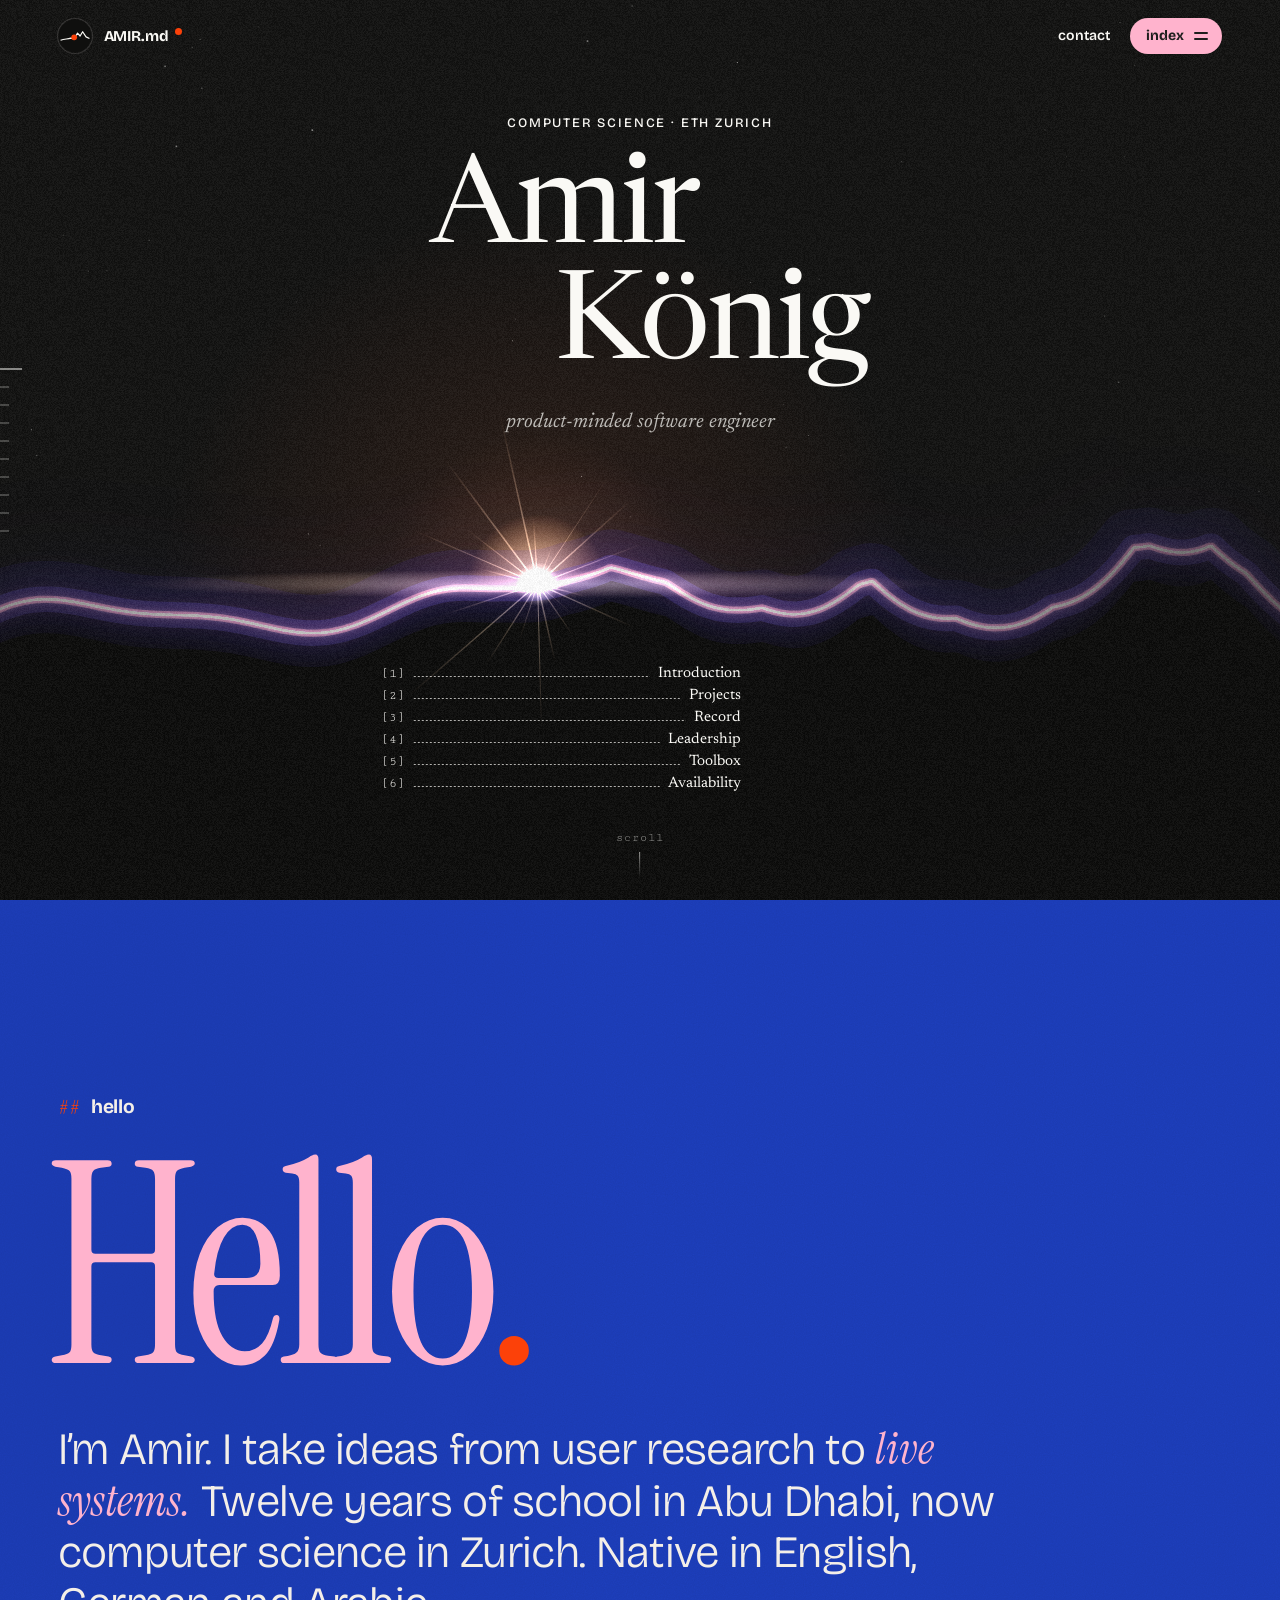
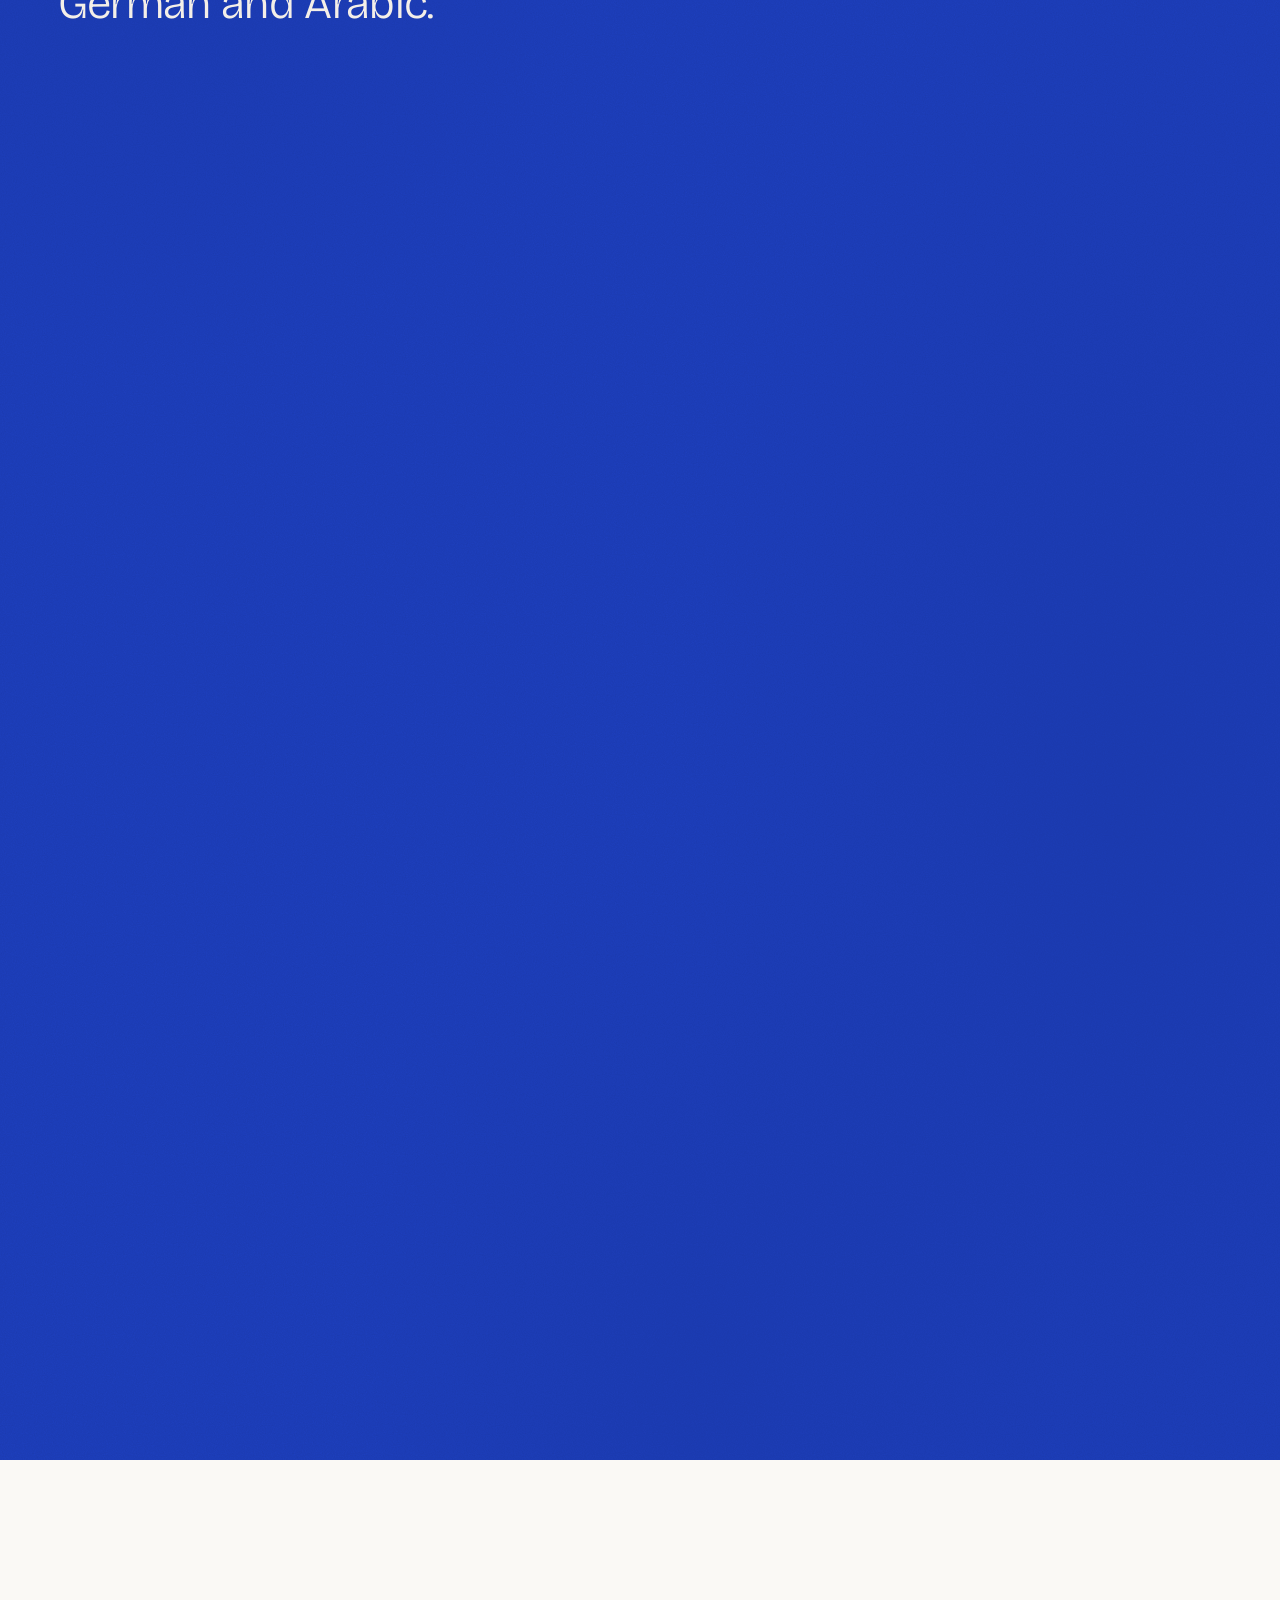
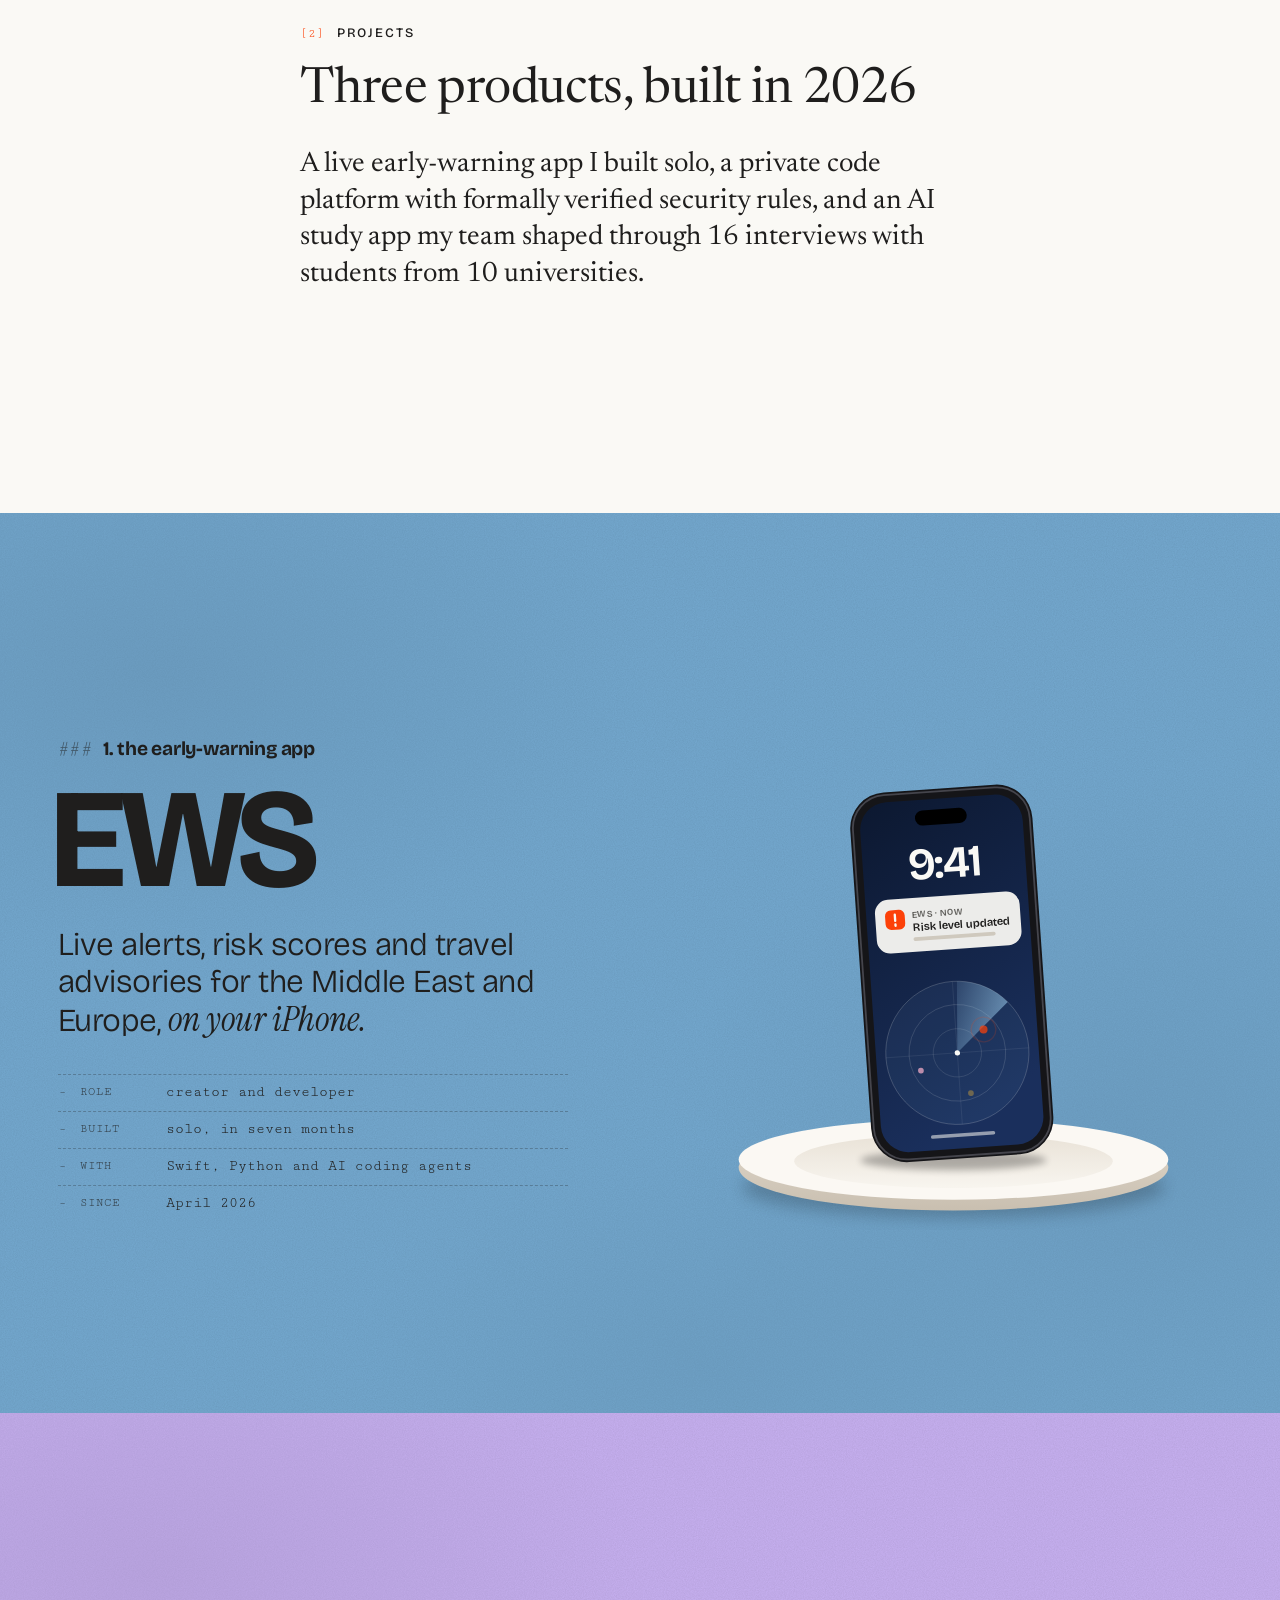
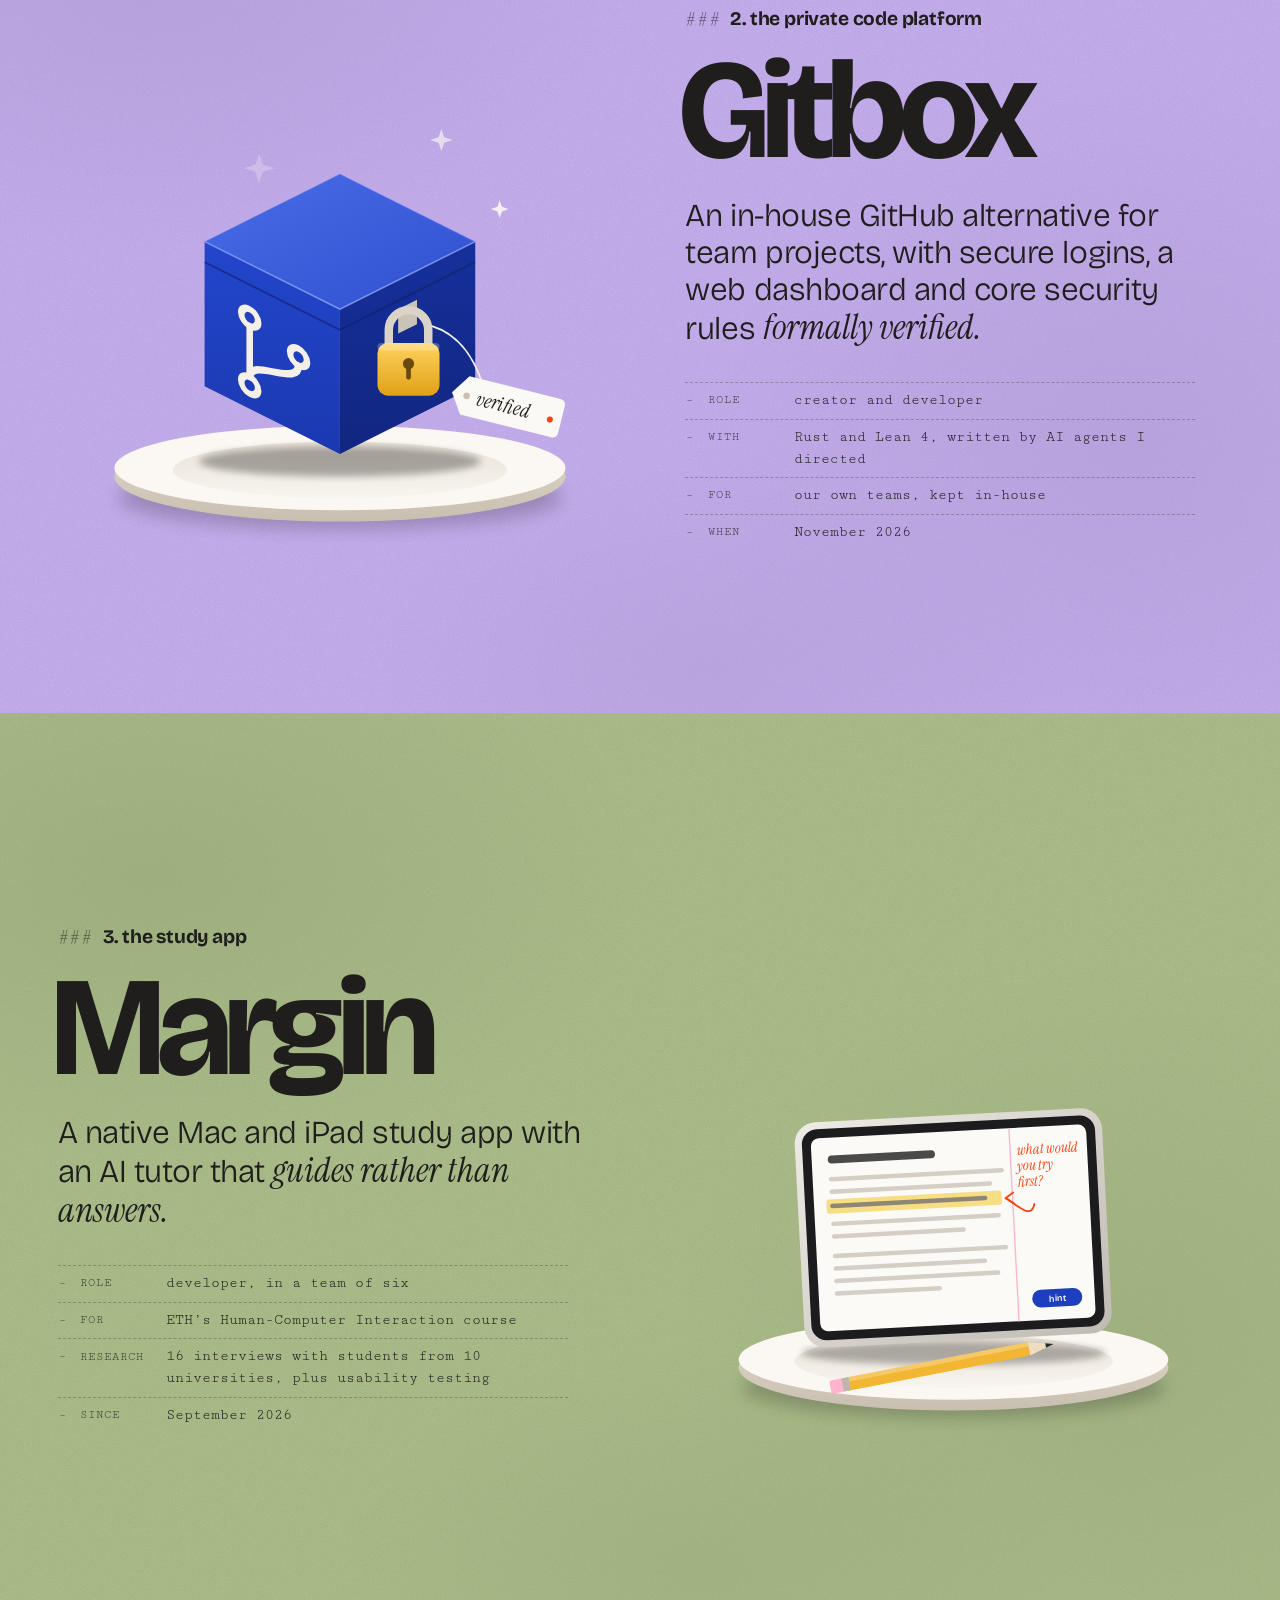
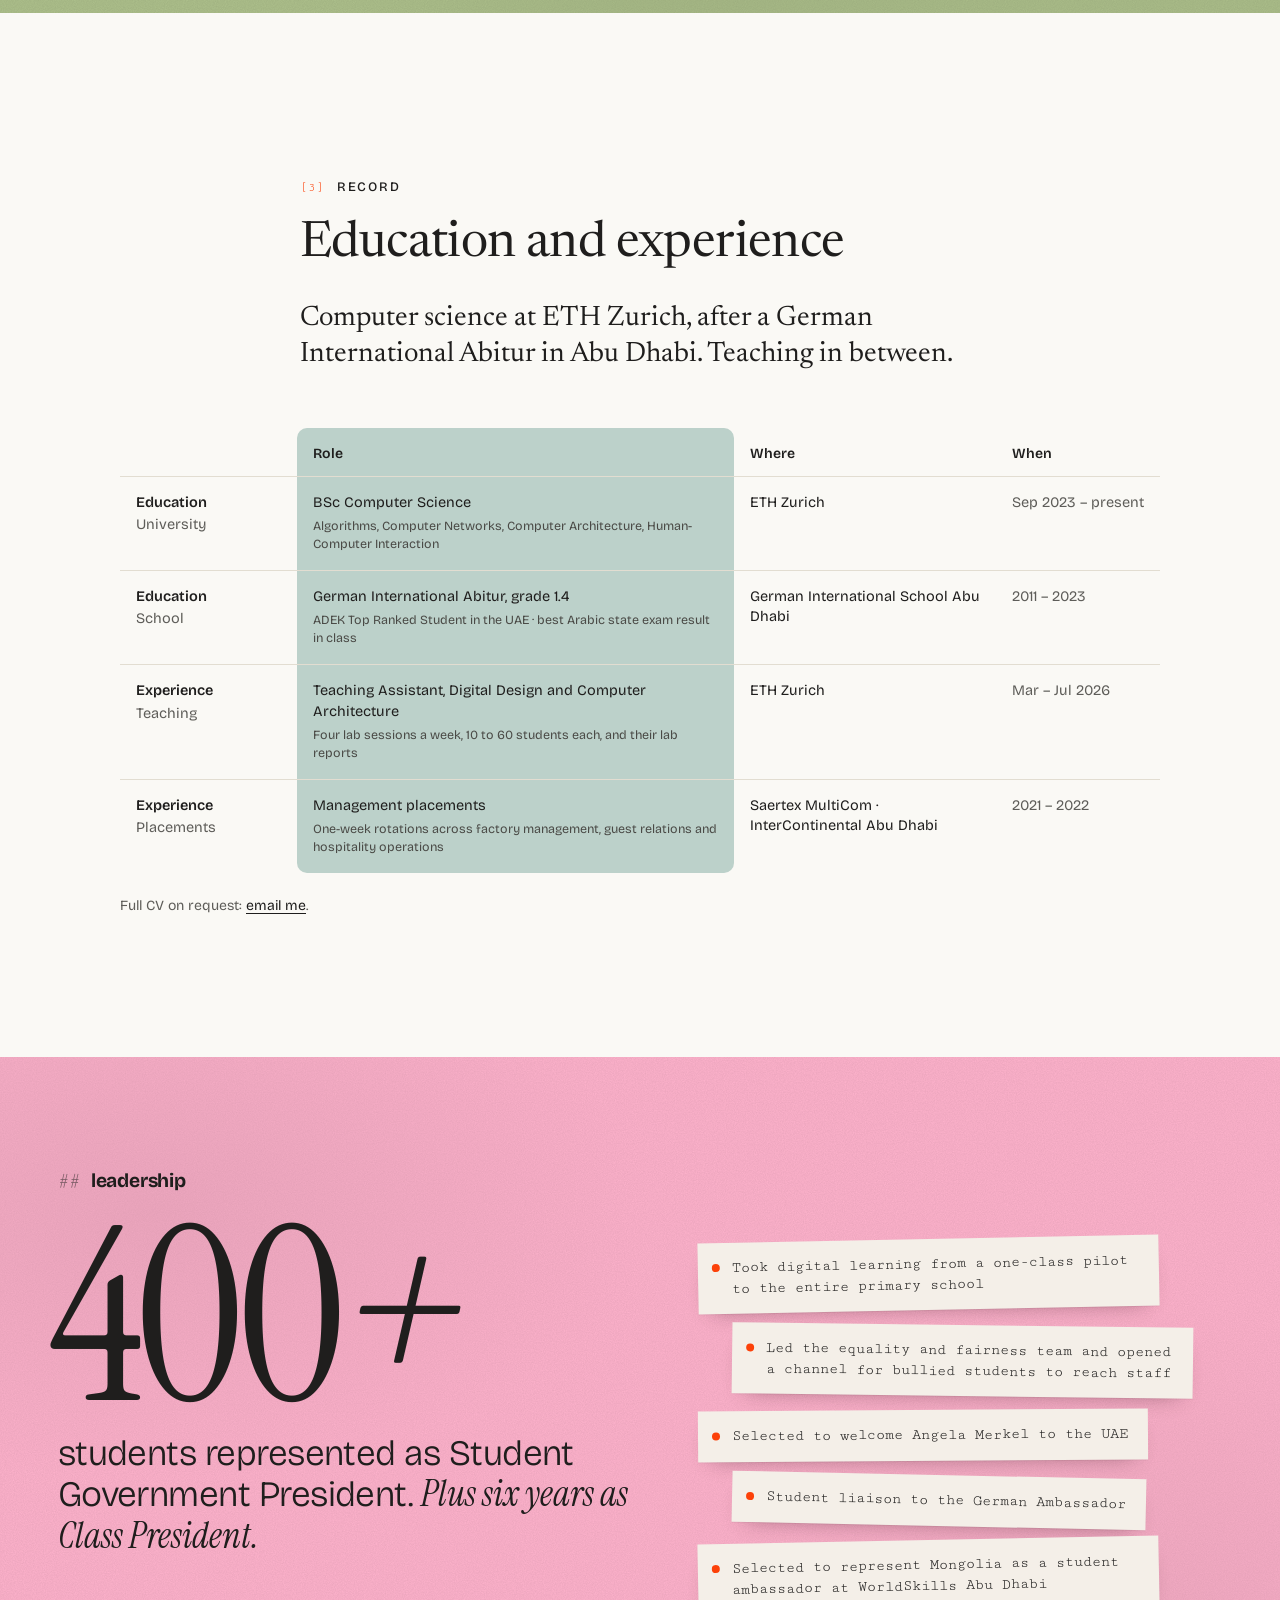
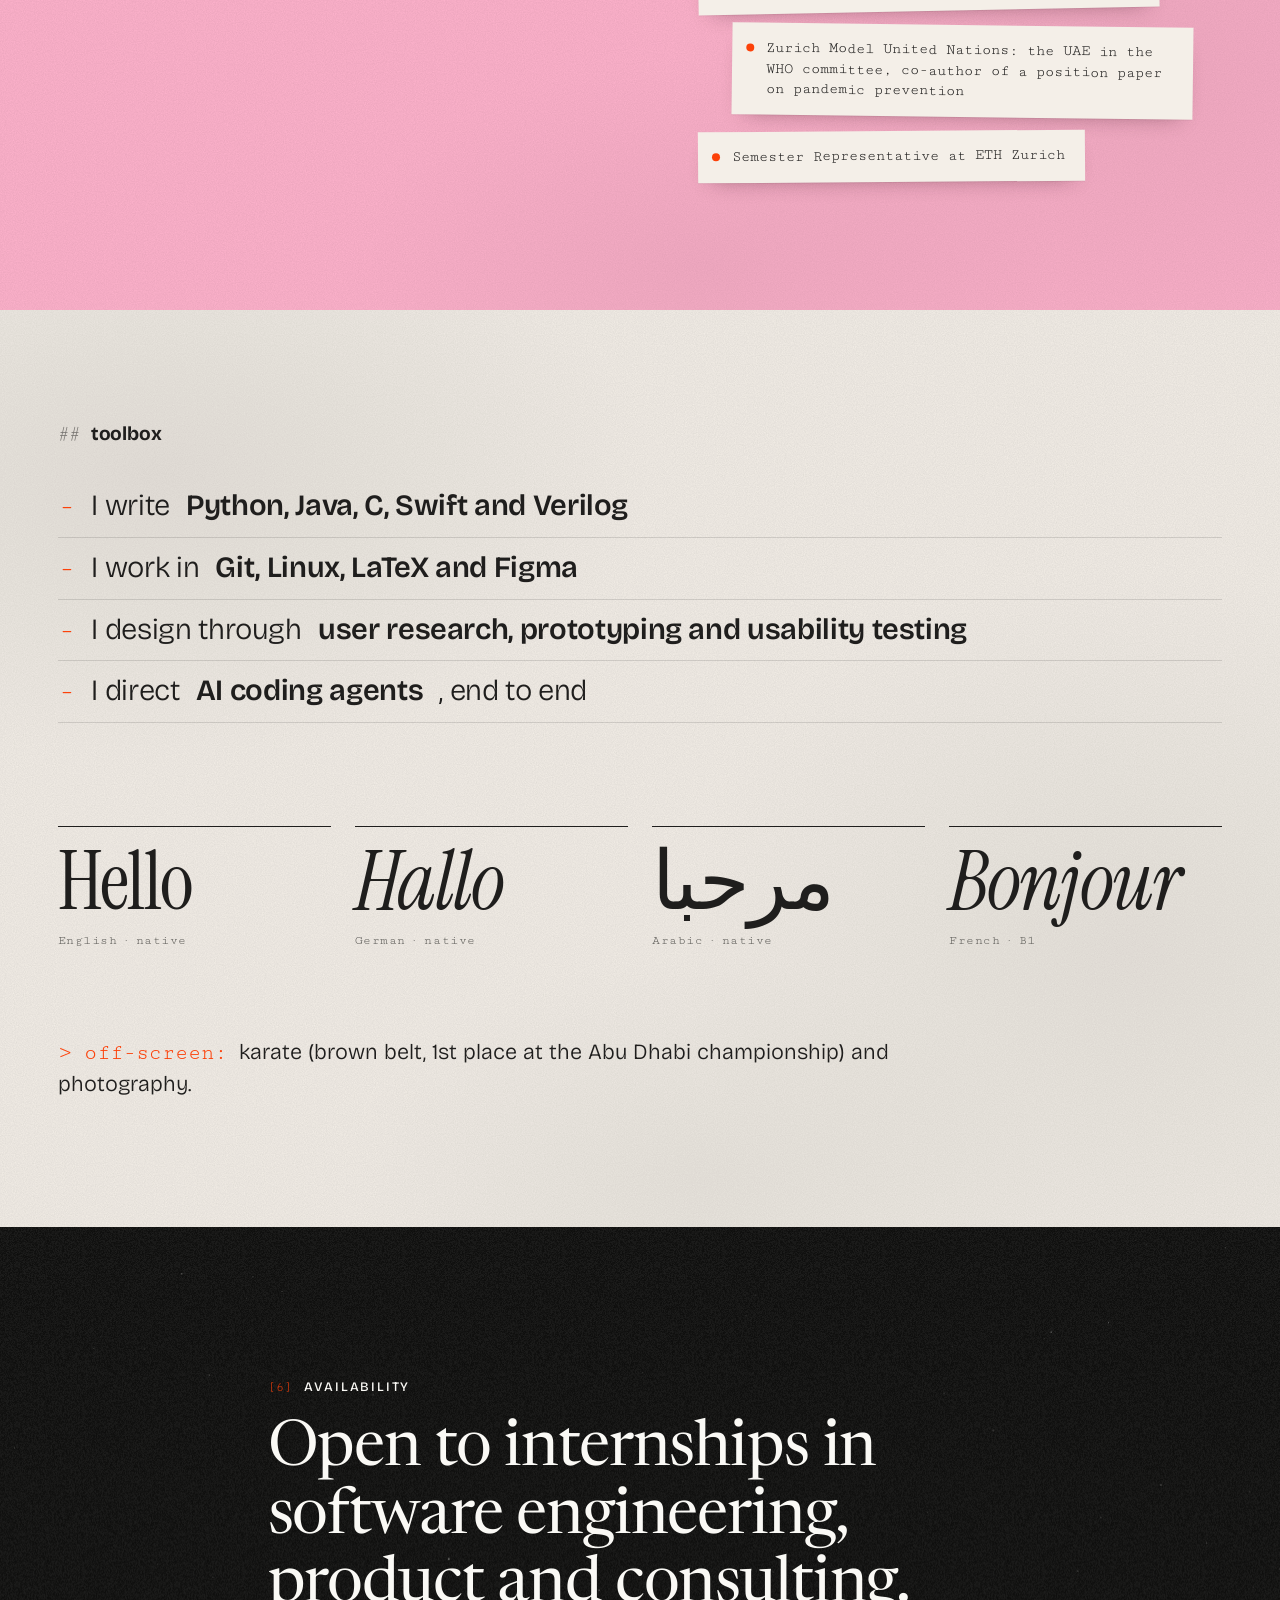
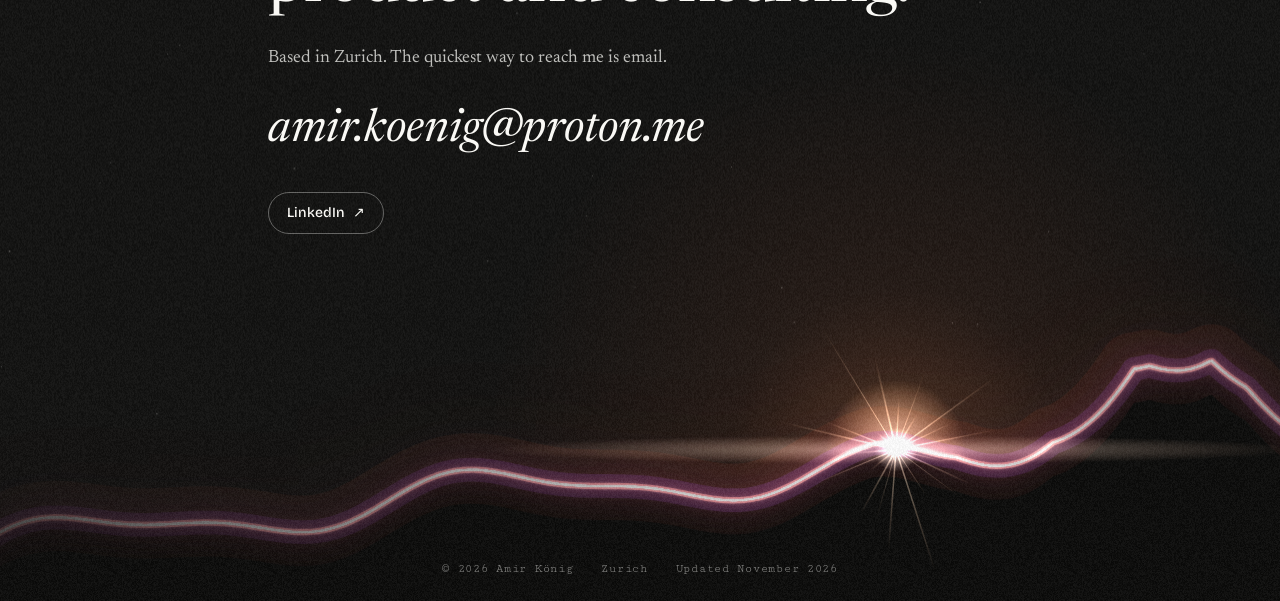
==== index.html @ 9c1ea1b6 "Personal site Single static page: night-sky hero with a canvas ridge (dunes to Alps), a markdown-fil" ====
<!doctype html>
<html lang="en">
<head>
  <meta charset="utf-8">
  <meta name="viewport" content="width=device-width, initial-scale=1, viewport-fit=cover">
  <title>Amir König</title>
  <meta name="description" content="Amir König, product-minded software engineer studying computer science at ETH Zurich. Builder of EWS, Gitbox and Margin.">
  <meta name="theme-color" content="#0f0f0e">
  <meta property="og:type" content="website">
  <meta property="og:title" content="Amir König">
  <meta property="og:description" content="Product-minded software engineer studying computer science at ETH Zurich.">
  <meta property="og:url" content="https://amirkoenig.github.io/">
  <link rel="canonical" href="https://amirkoenig.github.io/">
  <link rel="icon" href="assets/favicon.svg" type="image/svg+xml">
  <link rel="preconnect" href="https://fonts.googleapis.com">
  <link rel="preconnect" href="https://fonts.gstatic.com" crossorigin>
  <link rel="stylesheet" href="https://fonts.googleapis.com/css2?family=Bricolage+Grotesque:opsz,wght@12..96,300..800&family=Cutive+Mono&family=Instrument+Serif:ital@0;1&family=Newsreader:ital,opsz,wght@0,6..72,300..600;1,6..72,300..600&display=swap">
  <link rel="stylesheet" href="assets/site.css">
  <script type="application/ld+json">
  {
    "@context": "https://schema.org",
    "@type": "Person",
    "name": "Amir König",
    "url": "https://amirkoenig.github.io/",
    "jobTitle": "Software engineer",
    "affiliation": { "@type": "CollegeOrUniversity", "name": "ETH Zurich" },
    "knowsLanguage": ["en", "de", "ar", "fr"],
    "sameAs": ["https://www.linkedin.com/in/amir-konig"]
  }
  </script>
  <script>document.documentElement.classList.add('js')</script>
</head>
<body>
  <a class="skip" href="#hello">Skip to the text</a>

  <!-- Shared SVG pieces: gradients, filters and the three project objects -->
  <svg class="sprite" aria-hidden="true" focusable="false">
    <defs>
      <filter id="soft" x="-30%" y="-80%" width="160%" height="260%"><feGaussianBlur stdDeviation="9"/></filter>
      <filter id="softer" x="-30%" y="-80%" width="160%" height="260%"><feGaussianBlur stdDeviation="4"/></filter>
      <linearGradient id="plateWell" x1="0" y1="0" x2="0" y2="1"><stop offset="0" stop-color="#e9e2d7"/><stop offset="1" stop-color="#f8f5ef"/></linearGradient>
      <linearGradient id="plateSide" x1="0" y1="0" x2="0" y2="1"><stop offset="0" stop-color="#e2dacd"/><stop offset="1" stop-color="#c9bfb0"/></linearGradient>
      <linearGradient id="ewsScreen" x1="0" y1="0" x2="0.3" y2="1"><stop offset="0" stop-color="#0c1830"/><stop offset="1" stop-color="#1a2f5c"/></linearGradient>
      <linearGradient id="sweepGrad" x1="1" y1="1" x2="0.2" y2="0"><stop offset="0" stop-color="#9fd0f0" stop-opacity=".55"/><stop offset="1" stop-color="#9fd0f0" stop-opacity="0"/></linearGradient>
      <linearGradient id="gold" x1="0" y1="0" x2="0" y2="1"><stop offset="0" stop-color="#ffd25e"/><stop offset="1" stop-color="#e0a116"/></linearGradient>
      <linearGradient id="boxTop" x1="0" y1="0" x2="1" y2="1"><stop offset="0" stop-color="#4b6ce6"/><stop offset="1" stop-color="#2f50d0"/></linearGradient>
      <linearGradient id="boxLeft" x1="0" y1="0" x2="0" y2="1"><stop offset="0" stop-color="#2346cc"/><stop offset="1" stop-color="#1a38b0"/></linearGradient>
      <linearGradient id="boxRight" x1="0" y1="0" x2="0" y2="1"><stop offset="0" stop-color="#16309c"/><stop offset="1" stop-color="#112680"/></linearGradient>
      <linearGradient id="padFrame" x1="0" y1="0" x2="1" y2="1"><stop offset="0" stop-color="#eeebe6"/><stop offset="1" stop-color="#bfbab2"/></linearGradient>

      <g id="plate">
        <ellipse cx="300" cy="512" rx="236" ry="34" fill="#000" opacity=".2" filter="url(#soft)"/>
        <ellipse cx="300" cy="490" rx="240" ry="48" fill="url(#plateSide)"/>
        <ellipse cx="300" cy="481" rx="240" ry="45" fill="#fbf8f3"/>
        <ellipse cx="300" cy="483" rx="178" ry="30" fill="url(#plateWell)"/>
      </g>

      <!-- EWS: a phone on a plate, lock screen with an alert and a live radar -->
      <symbol id="art-ews" viewBox="0 0 600 560">
        <use href="#plate"/>
        <ellipse cx="300" cy="482" rx="104" ry="11" fill="#000" opacity=".28" filter="url(#softer)"/>
        <g transform="rotate(-4 300 300)">
          <rect x="198" y="66" width="204" height="414" rx="40" fill="#151518"/>
          <rect x="201" y="69" width="198" height="408" rx="37" fill="none" stroke="#45454c" stroke-width="2"/>
          <rect x="209" y="77" width="182" height="392" rx="31" fill="url(#ewsScreen)"/>
          <rect x="271" y="89" width="58" height="17" rx="8.5" fill="#000"/>
          <text x="300" y="166" text-anchor="middle" fill="#faf9f5" font-family="Bricolage Grotesque, sans-serif" font-size="50" font-weight="600" letter-spacing="-1.5">9:41</text>
          <g transform="translate(219 186)">
            <rect width="162" height="60" rx="15" fill="#faf9f5" fill-opacity=".94"/>
            <rect x="11" y="12" width="22" height="22" rx="6.5" fill="#fc4109"/>
            <path d="M22 17 v7 M22 28 v1.5" stroke="#faf9f5" stroke-width="2.6" stroke-linecap="round"/>
            <text x="41" y="22" fill="#5e5d59" font-family="Bricolage Grotesque, sans-serif" font-size="10" font-weight="600" letter-spacing=".4">EWS · NOW</text>
            <text x="41" y="37" fill="#1f1e1d" font-family="Bricolage Grotesque, sans-serif" font-size="12.5" font-weight="600">Risk level updated</text>
            <rect x="41" y="44" width="92" height="4" rx="2" fill="#cfc9be"/>
          </g>
          <g transform="translate(300 362)">
            <circle r="80" fill="#6ea6cf" fill-opacity=".07" stroke="#faf9f5" stroke-opacity=".2"/>
            <circle r="54" fill="none" stroke="#faf9f5" stroke-opacity=".14"/>
            <circle r="27" fill="none" stroke="#faf9f5" stroke-opacity=".12"/>
            <path d="M-80 0H80M0 -80V80" stroke="#faf9f5" stroke-opacity=".08"/>
            <g>
              <path d="M0 0 L80 0 A80 80 0 0 0 56.6 -56.6 Z" fill="url(#sweepGrad)"/>
              <animateTransform attributeName="transform" type="rotate" from="0" to="360" dur="4.5s" repeatCount="indefinite"/>
            </g>
            <circle cx="31" cy="-24" r="4.5" fill="#fc4109"><animate attributeName="opacity" values="1;.25;1" dur="2.2s" repeatCount="indefinite"/></circle>
            <circle cx="31" cy="-24" r="4.5" fill="none" stroke="#fc4109" stroke-width="1.5"><animate attributeName="r" values="4.5;16" dur="2.2s" repeatCount="indefinite"/><animate attributeName="opacity" values=".9;0" dur="2.2s" repeatCount="indefinite"/></circle>
            <circle cx="-42" cy="17" r="3.2" fill="#ffb3cd"><animate attributeName="opacity" values=".3;1;.3" dur="3.1s" repeatCount="indefinite"/></circle>
            <circle cx="12" cy="46" r="3.2" fill="#f2b632"><animate attributeName="opacity" values="1;.35;1" dur="2.7s" repeatCount="indefinite"/></circle>
            <circle r="3" fill="#faf9f5"/>
          </g>
          <rect x="264" y="452" width="72" height="4" rx="2" fill="#faf9f5" fill-opacity=".55"/>
        </g>
      </symbol>

      <!-- Gitbox: a blue box with a padlock and a "verified" tag -->
      <symbol id="art-gitbox" viewBox="0 0 600 560">
        <use href="#plate"/>
        <ellipse cx="300" cy="474" rx="150" ry="16" fill="#000" opacity=".3" filter="url(#softer)"/>
        <path d="M300 168 L444 240 L300 312 L156 240 Z" fill="url(#boxTop)"/>
        <path d="M156 240 L300 312 L300 466 L156 394 Z" fill="url(#boxLeft)"/>
        <path d="M300 312 L444 240 L444 394 L300 466 Z" fill="url(#boxRight)"/>
        <path d="M156 262 L300 334 L444 262" fill="none" stroke="#0d1f66" stroke-opacity=".55" stroke-width="2"/>
        <path d="M156 240 L300 312 L444 240" fill="none" stroke="#7d95f0" stroke-opacity=".7" stroke-width="1.5"/>
        <path d="M300 168 L444 240 L300 312 L156 240 Z" fill="none" stroke="#9fb2ff" stroke-opacity=".35" stroke-width="1.5"/>
        <!-- branch glyph painted on the left face -->
        <g transform="matrix(1 .5 0 1 190 300)" fill="none" stroke="#f4efe8" stroke-width="7" stroke-linecap="round">
          <circle cx="14" cy="14" r="9"/>
          <circle cx="14" cy="86" r="9"/>
          <circle cx="66" cy="30" r="9"/>
          <path d="M14 23 V77"/>
          <path d="M66 39 C66 62 14 56 14 77"/>
        </g>
        <!-- hasp and padlock on the right face -->
        <path d="M362 312 l20 -10 v26 l-20 10 Z" fill="#c9c3b8"/>
        <path d="M352 352 V334 a21 21 0 0 1 42 0 V352" fill="none" stroke="#d9d3c8" stroke-width="9" stroke-linecap="round"/>
        <rect x="340" y="348" width="66" height="56" rx="11" fill="url(#gold)"/>
        <rect x="340" y="348" width="66" height="8" rx="4" fill="#fff" fill-opacity=".25"/>
        <circle cx="373" cy="370" r="6" fill="#6b4b0c"/>
        <rect x="370.5" y="371" width="5" height="16" rx="2.5" fill="#6b4b0c"/>
        <!-- tag on a string -->
        <path d="M398 330 C430 340 444 368 452 392" fill="none" stroke="#f4efe8" stroke-width="2"/>
        <g transform="rotate(14 470 412)">
          <path d="M432 392 h100 a6 6 0 0 1 6 6 v30 a6 6 0 0 1 -6 6 h-100 l-14 -21 Z" fill="#faf9f5"/>
          <circle cx="434" cy="413" r="3.5" fill="#c9bfb0"/>
          <text x="445" y="420" fill="#1f1e1d" font-family="Instrument Serif, Georgia, serif" font-style="italic" font-size="21">verified</text>
          <circle cx="526" cy="416" r="3.2" fill="#fc4109"/>
        </g>
        <!-- sparkles -->
        <g fill="#faf9f5">
          <path d="M214 146 l4 12 l12 4 l-12 4 l-4 12 l-4 -12 l-12 -4 l12 -4 Z"><animate attributeName="opacity" values="1;.2;1" dur="2.6s" repeatCount="indefinite"/></path>
          <path d="M408 120 l3 9 l9 3 l-9 3 l-3 9 l-3 -9 l-9 -3 l9 -3 Z"><animate attributeName="opacity" values=".3;1;.3" dur="3.2s" repeatCount="indefinite"/></path>
          <path d="M470 196 l2.5 7 l7 2.5 l-7 2.5 l-2.5 7 l-2.5 -7 l-7 -2.5 l7 -2.5 Z"><animate attributeName="opacity" values="1;.4;1" dur="2.1s" repeatCount="indefinite"/></path>
        </g>
      </symbol>

      <!-- Margin: a tablet with a margin note and a pencil -->
      <symbol id="art-margin" viewBox="0 0 600 560">
        <use href="#plate"/>
        <ellipse cx="300" cy="474" rx="170" ry="13" fill="#000" opacity=".28" filter="url(#softer)"/>
        <g transform="rotate(-3 300 340)">
          <path d="M250 455 L300 300 L350 455 Z" fill="#9d978e"/>
          <rect x="128" y="208" width="344" height="252" rx="24" fill="url(#padFrame)"/>
          <rect x="136" y="216" width="328" height="236" rx="17" fill="#1c1c1e"/>
          <rect x="146" y="226" width="308" height="216" rx="9" fill="#fbfaf7"/>
          <!-- page text -->
          <g fill="#d4cec4">
            <rect x="164" y="246" width="120" height="9" rx="4.5" fill="#1f1e1d" fill-opacity=".8"/>
            <rect x="164" y="270" width="196" height="5" rx="2.5"/>
            <rect x="164" y="284" width="182" height="5" rx="2.5"/>
            <rect x="160" y="295" width="196" height="16" rx="3" fill="#f6d55c" fill-opacity=".75"/>
            <rect x="164" y="300" width="176" height="5" rx="2.5" fill="#8e8778"/>
            <rect x="164" y="320" width="190" height="5" rx="2.5"/>
            <rect x="164" y="334" width="150" height="5" rx="2.5"/>
            <rect x="164" y="356" width="196" height="5" rx="2.5"/>
            <rect x="164" y="370" width="172" height="5" rx="2.5"/>
            <rect x="164" y="384" width="186" height="5" rx="2.5"/>
            <rect x="164" y="398" width="120" height="5" rx="2.5"/>
          </g>
          <path d="M368 226 V442" stroke="#ffb3cd" stroke-width="1.5"/>
          <!-- the tutor's note in the margin -->
          <text fill="#fc4109" font-family="Instrument Serif, Georgia, serif" font-style="italic" font-size="16">
            <tspan x="375" y="256">what would</tspan>
            <tspan x="375" y="274">you try</tspan>
            <tspan x="375" y="292">first?</tspan>
          </text>
          <path d="M392 312 C388 330 372 312 361 304" fill="none" stroke="#fc4109" stroke-width="2" stroke-linecap="round"/>
          <path d="M369 298 L360 304 L369 310" fill="none" stroke="#fc4109" stroke-width="2" stroke-linecap="round" stroke-linejoin="round"/>
          <rect x="384" y="408" width="56" height="20" rx="10" fill="#1d3fbf"/>
          <text x="412" y="422" text-anchor="middle" fill="#faf9f5" font-family="Bricolage Grotesque, sans-serif" font-size="10" font-weight="600">hint</text>
        </g>
        <!-- pencil resting on the plate -->
        <g transform="rotate(-11 300 486)">
          <rect x="176" y="478" width="210" height="15" rx="2" fill="#f2b632"/>
          <rect x="176" y="478" width="210" height="5" fill="#fff" fill-opacity=".25"/>
          <rect x="160" y="478" width="18" height="15" rx="3" fill="#ffb3cd"/>
          <rect x="174" y="478" width="8" height="15" fill="#bdb6aa"/>
          <path d="M386 478 L414 485.5 L386 493 Z" fill="#f1dcc0"/>
          <path d="M405 483 L414 485.5 L405 488 Z" fill="#2a2a2a"/>
        </g>
      </symbol>

      <!-- Small sun-over-ridge badge, also the favicon -->
      <symbol id="badge" viewBox="0 0 40 40">
        <circle cx="20" cy="20" r="19" fill="#0f0f0e"/>
        <path d="M3 25 C8 23 11 24 15 22.5 L19 23 L23 16.5 L26 20 L29 15 L33 21 L37 23" fill="none" stroke="#faf9f5" stroke-width="1.4" stroke-linejoin="round"/>
        <circle cx="19" cy="21.5" r="3.4" fill="#fc4109"/>
      </symbol>
    </defs>
  </svg>

  <header class="hud" data-tone="light">
    <a class="brand" href="#top" aria-label="Amir König, back to top">
      <svg class="badge" viewBox="0 0 40 40" aria-hidden="true"><use href="#badge"/></svg>
      <span class="brand-name">AMIR.md</span><span class="brand-dot" aria-hidden="true"></span>
    </a>
    <span class="hud-file" aria-hidden="true"><span class="hud-hash"></span><span class="hud-label"></span></span>
    <nav class="hud-right" aria-label="Quick links">
      <a class="hud-link" href="#contact">contact</a>
      <button class="pill" type="button" aria-expanded="false" aria-controls="index">index <span class="burger" aria-hidden="true"></span></button>
    </nav>
  </header>

  <nav class="rail" aria-label="Sections"></nav>
  <div class="cursor" aria-hidden="true"></div>

  <main>
    <!-- [0] Hero -->
    <section class="hero" id="top" data-tone="light" data-label="" data-name="top">
      <canvas class="sky" data-base=".67" data-sun=".42" aria-hidden="true"></canvas>
      <div class="hero-head">
        <p class="eyebrow">Computer Science · ETH Zurich</p>
        <h1 class="hero-title"><span class="l1">Amir</span> <span class="l2">König</span></h1>
        <p class="hero-sub">product-minded software engineer</p>
      </div>
      <nav class="toc" aria-label="Contents">
        <ol>
          <li><a href="#hello"><span class="num">[1]</span><span class="lead"></span><span class="lbl">Introduction</span></a></li>
          <li><a href="#projects"><span class="num">[2]</span><span class="lead"></span><span class="lbl">Projects</span></a></li>
          <li><a href="#record"><span class="num">[3]</span><span class="lead"></span><span class="lbl">Record</span></a></li>
          <li><a href="#leadership"><span class="num">[4]</span><span class="lead"></span><span class="lbl">Leadership</span></a></li>
          <li><a href="#toolbox"><span class="num">[5]</span><span class="lead"></span><span class="lbl">Toolbox</span></a></li>
          <li><a href="#contact"><span class="num">[6]</span><span class="lead"></span><span class="lbl">Availability</span></a></li>
        </ol>
      </nav>
      <p class="scroll-hint" aria-hidden="true">scroll</p>
    </section>

    <!-- [1] Hello -->
    <section class="pin field field-klein" id="hello" data-tone="light" data-label="hello" data-name="Introduction" data-hash="##">
      <div class="pin-stage">
        <p class="md-h"><span class="hash">##</span> hello</p>
        <h2 class="hello-big">Hello<span class="dot">.</span></h2>
        <p class="hello-copy" data-words>I’m Amir. I take ideas from user research to <em>live systems.</em> Twelve years of school in Abu Dhabi, now computer science in Zurich. Native in English, German and Arabic.</p>
      </div>
    </section>

    <!-- [2] Projects -->
    <section class="reading" id="projects" data-tone="dark" data-label="projects" data-name="Projects" data-hash="##">
      <div class="col">
        <p class="eyebrow-n rv"><span class="num">[2]</span> Projects</p>
        <h2 class="rv">Three products, built in 2026</h2>
        <p class="lede rv">A live early-warning app I built solo, a private code platform with formally verified security rules, and an AI study app my team shaped through 16 interviews with students from 10 universities.</p>
        <p class="rv">Each one starts with what people actually need and ends in working software. I build with AI coding agents and say so plainly: it lets one person ship what used to take a team.</p>
      </div>
    </section>

    <section class="field project" id="ews" style="--bg: var(--sky)" data-tone="dark" data-label="1. EWS" data-name="EWS" data-hash="###">
      <div class="project-inner">
        <div class="project-text">
          <p class="md-h rv"><span class="hash">###</span> 1. the early-warning app</p>
          <h3 class="project-name rv">EWS</h3>
          <p class="project-line rv">Live alerts, risk scores and travel advisories for the Middle East and Europe, <em>on your iPhone.</em></p>
          <ul class="md-list rv">
            <li><b>role</b> creator and developer</li>
            <li><b>built</b> solo, in seven months</li>
            <li><b>with</b> Swift, Python and AI coding agents</li>
            <li><b>since</b> April 2026</li>
          </ul>
        </div>
        <figure class="project-art rv">
          <svg viewBox="0 0 600 560" role="img" aria-label="A phone on a plate showing an EWS alert and a live radar"><use href="#art-ews"/></svg>
        </figure>
      </div>
    </section>

    <section class="field project flip" id="gitbox" style="--bg: var(--lilac)" data-tone="dark" data-label="2. Gitbox" data-name="Gitbox" data-hash="###">
      <div class="project-inner">
        <div class="project-text">
          <p class="md-h rv"><span class="hash">###</span> 2. the private code platform</p>
          <h3 class="project-name rv">Gitbox</h3>
          <p class="project-line rv">An in-house GitHub alternative for team projects, with secure logins, a web dashboard and core security rules <em>formally verified.</em></p>
          <ul class="md-list rv">
            <li><b>role</b> creator and developer</li>
            <li><b>with</b> Rust and Lean 4, written by AI agents I directed</li>
            <li><b>for</b> our own teams, kept in-house</li>
            <li><b>when</b> November 2026</li>
          </ul>
        </div>
        <figure class="project-art rv">
          <svg viewBox="0 0 600 560" role="img" aria-label="A blue box with a gold padlock and a tag that reads verified"><use href="#art-gitbox"/></svg>
        </figure>
      </div>
    </section>

    <section class="field project" id="margin" style="--bg: var(--olive)" data-tone="dark" data-label="3. Margin" data-name="Margin" data-hash="###">
      <div class="project-inner">
        <div class="project-text">
          <p class="md-h rv"><span class="hash">###</span> 3. the study app</p>
          <h3 class="project-name rv">Margin</h3>
          <p class="project-line rv">A native Mac and iPad study app with an AI tutor that <em>guides rather than answers.</em></p>
          <ul class="md-list rv">
            <li><b>role</b> developer, in a team of six</li>
            <li><b>for</b> ETH’s Human-Computer Interaction course</li>
            <li><b>research</b> 16 interviews with students from 10 universities, plus usability testing</li>
            <li><b>since</b> September 2026</li>
          </ul>
        </div>
        <figure class="project-art rv">
          <svg viewBox="0 0 600 560" role="img" aria-label="A tablet with a note in the margin asking: what would you try first?"><use href="#art-margin"/></svg>
        </figure>
      </div>
    </section>

    <!-- [3] Record -->
    <section class="reading" id="record" data-tone="dark" data-label="record" data-name="Record" data-hash="##">
      <div class="col">
        <p class="eyebrow-n rv"><span class="num">[3]</span> Record</p>
        <h2 class="rv">Education and experience</h2>
        <p class="lede rv">Computer science at ETH Zurich, after a German International Abitur in Abu Dhabi. Teaching in between.</p>
      </div>
      <figure class="bench-wrap rv">
        <table class="bench">
          <thead>
            <tr><th scope="col"><span class="vh">Area</span></th><th scope="col" class="hl">Role</th><th scope="col">Where</th><th scope="col">When</th></tr>
          </thead>
          <tbody>
            <tr>
              <th scope="row"><span class="cat">Education</span><span class="sub">University</span></th>
              <td class="hl">BSc Computer Science<span class="q">Algorithms, Computer Networks, Computer Architecture, Human-Computer Interaction</span></td>
              <td>ETH Zurich</td>
              <td class="when">Sep 2023 – present</td>
            </tr>
            <tr>
              <th scope="row"><span class="cat">Education</span><span class="sub">School</span></th>
              <td class="hl">German International Abitur, grade 1.4<span class="q">ADEK Top Ranked Student in the UAE · best Arabic state exam result in class</span></td>
              <td>German International School Abu Dhabi</td>
              <td class="when">2011 – 2023</td>
            </tr>
            <tr>
              <th scope="row"><span class="cat">Experience</span><span class="sub">Teaching</span></th>
              <td class="hl">Teaching Assistant, Digital Design and Computer Architecture<span class="q">Four lab sessions a week, 10 to 60 students each, and their lab reports</span></td>
              <td>ETH Zurich</td>
              <td class="when">Mar – Jul 2026</td>
            </tr>
            <tr>
              <th scope="row"><span class="cat">Experience</span><span class="sub">Placements</span></th>
              <td class="hl">Management placements<span class="q">One-week rotations across factory management, guest relations and hospitality operations</span></td>
              <td>Saertex MultiCom · InterContinental Abu Dhabi</td>
              <td class="when">2021 – 2022</td>
            </tr>
          </tbody>
        </table>
        <figcaption>Full CV on request: <a href="mailto:amir.koenig@proton.me">email me</a>.</figcaption>
      </figure>
    </section>

    <!-- [4] Leadership -->
    <section class="field lead-scene" id="leadership" style="--bg: var(--pink)" data-tone="dark" data-label="leadership" data-name="Leadership" data-hash="##">
      <div class="lead-inner">
        <p class="md-h rv"><span class="hash">##</span> leadership</p>
        <p class="giant rv" aria-label="400 plus">400<span class="plus">+</span></p>
        <p class="giant-cap rv">students represented as Student Government President. <em>Plus six years as Class President.</em></p>
        <ul class="strips">
          <li class="rv">Took digital learning from a one-class pilot to the entire primary school</li>
          <li class="rv">Led the equality and fairness team and opened a channel for bullied students to reach staff</li>
          <li class="rv">Selected to welcome Angela Merkel to the UAE</li>
          <li class="rv">Student liaison to the German Ambassador</li>
          <li class="rv">Selected to represent Mongolia as a student ambassador at WorldSkills Abu Dhabi</li>
          <li class="rv">Zurich Model United Nations: the UAE in the WHO committee, co-author of a position paper on pandemic prevention</li>
          <li class="rv">Semester Representative at ETH Zurich</li>
        </ul>
      </div>
    </section>

    <!-- [5] Toolbox -->
    <section class="field toolbox" id="toolbox" style="--bg: var(--cream)" data-tone="dark" data-label="toolbox" data-name="Toolbox" data-hash="##">
      <div class="tool-inner">
        <p class="md-h rv"><span class="hash">##</span> toolbox</p>
        <ul class="dash-list">
          <li class="rv">I write <strong>Python, Java, C, Swift and Verilog</strong></li>
          <li class="rv">I work in <strong>Git, Linux, LaTeX and Figma</strong></li>
          <li class="rv">I design through <strong>user research, prototyping and usability testing</strong></li>
          <li class="rv">I direct <strong>AI coding agents</strong>, end to end</li>
        </ul>
        <ul class="hellos" aria-label="Languages">
          <li class="rv"><span class="word" lang="en">Hello</span><span class="cap">English · native</span></li>
          <li class="rv"><span class="word" lang="de">Hallo</span><span class="cap">German · native</span></li>
          <li class="rv"><span class="word" lang="ar" dir="rtl">مرحبا</span><span class="cap">Arabic · native</span></li>
          <li class="rv"><span class="word" lang="fr">Bonjour</span><span class="cap">French · B1</span></li>
        </ul>
        <p class="offscreen rv"><span class="mono">&gt; off-screen:</span> karate (brown belt, 1st place at the Abu Dhabi championship) and photography.</p>
      </div>
    </section>

    <!-- [6] Availability -->
    <section class="outro" id="contact" data-tone="light" data-label="availability" data-name="Availability" data-hash="##">
      <canvas class="sky" data-base=".86" data-sun=".7" data-variant="dusk" aria-hidden="true"></canvas>
      <div class="outro-copy">
        <p class="eyebrow-n rv"><span class="num">[6]</span> Availability</p>
        <h2 class="rv">Open to internships in software engineering, product and consulting.</h2>
        <p class="rv">Based in Zurich. The quickest way to reach me is email.</p>
        <a class="mail rv" href="mailto:amir.koenig@proton.me">amir.koenig@proton.me</a>
        <ul class="links rv">
          <li><a href="https://www.linkedin.com/in/amir-konig" rel="me noopener" target="_blank">LinkedIn <span aria-hidden="true">↗</span></a></li>
        </ul>
      </div>
      <footer class="foot">
        <span>© 2026 Amir König</span><span>Zurich</span><span>Updated November 2026</span>
      </footer>
    </section>
  </main>

  <!-- Index overlay: one card per section -->
  <div class="index" id="index" role="dialog" aria-modal="true" aria-label="Index" hidden>
    <ol class="cards">
      <li><a href="#hello" style="--r:-5deg"><span class="card-art" style="--c:var(--klein)"><span class="mini-hello">Hello<i>.</i></span></span><span class="n">1</span><span class="t">hello</span></a></li>
      <li><a href="#ews" style="--r:3deg"><span class="card-art" style="--c:var(--sky)"><svg viewBox="60 40 480 500" aria-hidden="true"><use href="#art-ews"/></svg></span><span class="n">2</span><span class="t">EWS</span></a></li>
      <li><a href="#gitbox" style="--r:-2deg"><span class="card-art" style="--c:var(--lilac)"><svg viewBox="60 60 480 480" aria-hidden="true"><use href="#art-gitbox"/></svg></span><span class="n">3</span><span class="t">Gitbox</span></a></li>
      <li><a href="#margin" style="--r:4deg"><span class="card-art" style="--c:var(--olive)"><svg viewBox="60 100 480 440" aria-hidden="true"><use href="#art-margin"/></svg></span><span class="n">4</span><span class="t">Margin</span></a></li>
      <li><a href="#record" style="--r:-3deg"><span class="card-art" style="--c:var(--ivory)"><span class="mini-table"><i></i><i></i><i></i><i></i></span></span><span class="n">5</span><span class="t">record</span></a></li>
      <li><a href="#leadership" style="--r:2deg"><span class="card-art" style="--c:var(--pink)"><span class="mini-400">400+</span></span><span class="n">6</span><span class="t">leadership</span></a></li>
      <li><a href="#toolbox" style="--r:-4deg"><span class="card-art" style="--c:var(--cream)"><span class="mini-hallo">Hallo</span></span><span class="n">7</span><span class="t">toolbox</span></a></li>
      <li><a href="#contact" style="--r:5deg"><span class="card-art" style="--c:var(--night)"><svg viewBox="0 0 40 40" aria-hidden="true" class="mini-badge"><use href="#badge"/></svg></span><span class="n">8</span><span class="t">availability</span></a></li>
    </ol>
  </div>

  <script src="assets/site.js" defer></script>
</body>
</html>
---- assets/site.css ----
/* Amir König — personal site.
   Two moods share one page: a night-sky "launch post" (dark hero, staggered serif,
   numbered contents, ivory reading column) and a playful "markdown file" (flat colour
   fields with paper grain, objects on plates, words that appear as you scroll). */

:root {
  --night: #0f0f0e;
  --ink: #1f1e1d;
  --ivory: #faf9f5;
  --cream: #f4efe8;
  --muted: #5e5d59;
  --rule: #e2ddd1;
  --klein: #1d3fbf;
  --sky: #74a9d0;
  --lilac: #c8b1f2;
  --olive: #aec18c;
  --pink: #ffb3cd;
  --mustard: #cc9d2b;
  --sage: #bcd1ca;
  --orange: #fc4109;
  --gold: #f2b632;

  --serif: "Newsreader", "Iowan Old Style", Georgia, serif;
  --display: "Instrument Serif", "Newsreader", Georgia, serif;
  --sans: "Bricolage Grotesque", "Helvetica Neue", Arial, sans-serif;
  --mono: "Cutive Mono", ui-monospace, "SF Mono", Menlo, monospace;

  --gutter: clamp(16px, 4.5vw, 64px);
  --hud-h: 72px;
  --ease: cubic-bezier(.2, .7, .1, 1);
}

*, *::before, *::after { box-sizing: border-box; }
html { -webkit-text-size-adjust: 100%; scroll-padding-top: 0; }
@media (prefers-reduced-motion: no-preference) { html { scroll-behavior: smooth; } }
body {
  margin: 0;
  background: var(--night);
  color: var(--ink);
  font: 300 16px/1.5 var(--sans);
  -webkit-font-smoothing: antialiased;
  -moz-osx-font-smoothing: grayscale;
  overflow-x: hidden;
}
img, svg, canvas { display: block; }
a { color: inherit; }
h1, h2, h3, p, ul, ol, figure { margin: 0; }
ul, ol { padding: 0; list-style: none; }
button { font: inherit; color: inherit; }
:focus-visible { outline: 2px solid var(--orange); outline-offset: 3px; border-radius: 4px; }
.vh { position: absolute; width: 1px; height: 1px; overflow: hidden; clip: rect(0 0 0 0); white-space: nowrap; }
.sprite { position: absolute; width: 0; height: 0; overflow: hidden; }

.skip {
  position: fixed; left: 12px; top: 12px; z-index: 100;
  padding: 8px 12px; background: var(--cream); color: var(--ink);
  font: 13px var(--mono); text-decoration: none; border-radius: 6px;
  transform: translateY(-160%); transition: transform .2s;
}
.skip:focus { transform: none; }

/* ------------------------------------------------------------------ HUD */
.hud {
  position: fixed; inset: 0 0 auto 0; z-index: 40;
  height: var(--hud-h);
  display: flex; align-items: center; gap: 28px;
  padding: 0 var(--gutter);
  color: var(--ivory);
  transition: color .35s ease;
  pointer-events: none;
}
.hud > * { pointer-events: auto; }
.hud[data-tone="dark"] { color: var(--ink); }
.brand { display: flex; align-items: center; gap: 12px; text-decoration: none; }
.badge { width: 34px; height: 34px; border-radius: 50%; box-shadow: 0 0 0 1px rgba(250,249,245,.14); transition: transform .5s var(--ease); }
.brand:hover .badge { transform: rotate(-14deg) scale(1.06); }
.brand-name { font: 700 15px/1 var(--sans); letter-spacing: -.01em; }
.brand-dot { width: 7px; height: 7px; border-radius: 50%; background: var(--orange); margin-left: -6px; transform: translateY(-5px); }
.hud-file {
  font: 700 14px/1 var(--sans); letter-spacing: -.01em;
  opacity: 0; transform: translateY(-4px);
  transition: opacity .3s, transform .3s;
  white-space: nowrap;
}
.hud-file.on { opacity: 1; transform: none; }
.hud-hash { color: var(--orange); margin-right: .45em; font-family: var(--mono); font-weight: 400; }
.hud-right { margin-left: auto; display: flex; align-items: center; gap: 18px; }
.hud-link { font: 600 14px/1 var(--sans); text-decoration: none; padding: 10px 2px; }
.hud-link:hover { text-decoration: underline; text-underline-offset: 4px; }
.pill {
  display: inline-flex; align-items: center; gap: 10px;
  height: 36px; padding: 0 14px 0 16px;
  background: var(--pink); color: var(--ink);
  border: 0; border-radius: 999px; cursor: pointer;
  font: 700 14px/1 var(--sans);
  box-shadow: 0 1px 0 rgba(0,0,0,.08);
  transition: transform .2s var(--ease), background .2s;
}
.pill:hover { transform: translateY(-1px); background: #ffc4d8; }
.burger { position: relative; width: 14px; height: 8px; }
.burger::before, .burger::after {
  content: ""; position: absolute; left: 0; right: 0; height: 1.6px; background: currentColor; border-radius: 2px;
  transition: transform .25s var(--ease), top .25s var(--ease);
}
.burger::before { top: 0; }
.burger::after { top: 6.4px; }
.pill[aria-expanded="true"] .burger::before { top: 3.2px; transform: rotate(45deg); }
.pill[aria-expanded="true"] .burger::after { top: 3.2px; transform: rotate(-45deg); }

/* Left rail of ticks, one per section */
.rail {
  position: fixed; left: 0; top: 50%; z-index: 30;
  transform: translateY(-50%);
  display: flex; flex-direction: column; gap: 9px;
  padding: 10px 0;
  color: var(--ivory);
  transition: color .35s;
}
.rail[data-tone="dark"] { color: var(--ink); }
.rail a { display: block; width: 26px; height: 9px; position: relative; }
.rail a::before {
  content: ""; position: absolute; left: 0; top: 4px; height: 1px; width: 9px;
  background: currentColor; opacity: .45; transition: width .3s var(--ease), opacity .3s;
}
.rail a:hover::before { width: 16px; opacity: .8; }
.rail a.on::before { width: 22px; opacity: 1; }
.rail a span {
  position: absolute; left: 32px; top: -4px; white-space: nowrap;
  font: 12px var(--mono); opacity: 0; transform: translateX(-4px); transition: .2s;
  pointer-events: none;
}
.rail a:hover span, .rail a:focus-visible span { opacity: 1; transform: none; }

/* Orange cursor dot (fine pointers only, added by JS) */
.cursor {
  position: fixed; left: 0; top: 0; z-index: 90;
  width: 10px; height: 10px; margin: -5px 0 0 -5px;
  border-radius: 50%; background: var(--orange);
  pointer-events: none; opacity: 0;
  transition: opacity .3s, width .25s var(--ease), height .25s var(--ease), margin .25s var(--ease);
}
.cursor.live { opacity: 1; }
.cursor.big { width: 34px; height: 34px; margin: -17px 0 0 -17px; opacity: .35; }

/* ------------------------------------------------------------------ Hero (night launch post) */
.hero {
  position: relative;
  height: 100vh; height: 100svh; min-height: 620px;
  background: var(--night); color: var(--ivory);
  overflow: hidden;
}
.sky { position: absolute; inset: 0; width: 100%; height: 100%; }
.hero-head {
  position: absolute; left: 0; right: 0; top: 13%;
  padding: 0 var(--gutter);
  text-align: center;
}
.eyebrow {
  font: 500 13px/1 var(--sans); letter-spacing: .14em; text-transform: uppercase;
  margin-bottom: 26px;
}
.hero-title {
  font: 400 clamp(68px, 9.6vw, 146px)/.94 var(--serif);
  letter-spacing: -.025em;
}
.hero-title span { display: block; }
.hero-title .l1 { transform: translateX(-.62em); }
.hero-title .l2 { transform: translateX(.58em); }
.hero-sub {
  margin-top: 22px;
  font: italic 400 clamp(17px, 1.6vw, 21px)/1.3 var(--serif);
  color: rgba(250,249,245,.72);
}
.js .hero-head > * { opacity: 0; transform: translateY(14px); animation: rise 1.2s var(--ease) forwards; }
.js .hero-head .hero-title { animation-delay: .15s; }
.js .hero-head .hero-sub { animation-delay: .5s; }
.js .toc { opacity: 0; animation: fade 1.4s ease .9s forwards; }
@keyframes rise { to { opacity: 1; transform: none; } }
@keyframes fade { to { opacity: 1; } }

.toc {
  position: absolute; top: 74%; left: 50%;
  width: min(360px, calc(100% - 2 * var(--gutter)));
  transform: translateX(-72%);
}
.toc li + li { margin-top: 7px; }
.toc a {
  display: flex; align-items: baseline; gap: 8px;
  text-decoration: none;
  font: 400 15px/1 var(--serif);
}
.toc .num { font: 13px/1 var(--mono); transition: color .2s; }
.toc .lead {
  flex: 1; height: 3px; align-self: flex-end; margin-bottom: 3px;
  background: radial-gradient(circle, currentColor .65px, transparent 1px) 0 0 / 4px 3px repeat-x;
  opacity: .7;
}
.toc .lbl { transition: transform .25s var(--ease); }
.toc a:hover .num, .toc a:focus-visible .num { color: var(--orange); }
.toc a:hover .lbl { transform: translateX(-4px); }
.scroll-hint {
  position: absolute; bottom: 22px; left: 50%; transform: translateX(-50%);
  font: 12px var(--mono); letter-spacing: .08em; color: rgba(250,249,245,.55);
}
.scroll-hint::after {
  content: ""; display: block; width: 1px; height: 26px; margin: 8px auto 0;
  background: linear-gradient(rgba(250,249,245,.6), transparent);
  animation: drip 2.2s ease-in-out infinite;
  transform-origin: top;
}
@keyframes drip { 0% { transform: scaleY(0); } 50% { transform: scaleY(1); } 100% { transform: scaleY(1); opacity: 0; } }

/* ------------------------------------------------------------------ Colour fields (markdown file) */
.field {
  position: relative;
  background: var(--bg, var(--klein));
  color: var(--ink);
  isolation: isolate;
}
.field::before {
  /* paper grain + soft mottling, like a printed wall */
  content: ""; position: absolute; inset: 0; z-index: -1; pointer-events: none;
  background-image:
    url("data:image/svg+xml,%3Csvg xmlns='http://www.w3.org/2000/svg' width='260' height='260'%3E%3Cfilter id='n'%3E%3CfeTurbulence type='fractalNoise' baseFrequency='.9' numOctaves='3' stitchTiles='stitch'/%3E%3CfeColorMatrix values='0 0 0 0 0 0 0 0 0 0 0 0 0 0 0 0 0 0 .5 0'/%3E%3C/filter%3E%3Crect width='100%25' height='100%25' filter='url(%23n)'/%3E%3C/svg%3E"),
    radial-gradient(ellipse 55% 45% at 12% 18%, rgba(0,0,0,.42), transparent 70%),
    radial-gradient(ellipse 50% 60% at 88% 70%, rgba(0,0,0,.36), transparent 70%),
    radial-gradient(ellipse 40% 35% at 55% 95%, rgba(0,0,0,.3), transparent 70%);
  background-size: 260px 260px, 100% 100%, 100% 100%, 100% 100%;
  opacity: .16;
  mix-blend-mode: multiply;
}
.field-klein { --bg: var(--klein); color: var(--cream); }

.md-h {
  font: 700 clamp(17px, 1.5vw, 22px)/1.2 var(--sans);
  letter-spacing: -.01em;
}
.md-h .hash { font-family: var(--mono); font-weight: 400; margin-right: .3em; color: var(--orange); }
.field:not(.field-klein) .md-h .hash { color: inherit; opacity: .55; }

/* Hello: pinned stage, words light up as you scroll */
.pin { height: 240vh; }
.pin-stage {
  position: sticky; top: 0;
  height: 100vh; height: 100svh;
  display: flex; flex-direction: column; justify-content: center;
  padding: var(--hud-h) var(--gutter) 48px;
  max-width: 1400px; margin: 0 auto;
}
.hello-big {
  font: 400 clamp(112px, 22vw, 340px)/.86 var(--display);
  letter-spacing: -.03em;
  color: var(--pink);
  margin: 2vh 0 4vh -.04em;
  transform: translateY(calc(var(--p, 0) * -3vh));
}
.hello-big .dot { color: var(--orange); }
.hello-copy {
  font: 300 clamp(26px, 3.5vw, 50px)/1.14 var(--sans);
  letter-spacing: -.015em;
  max-width: 21em;
}
.hello-copy em, .project-line em, .giant-cap em {
  font-family: var(--display); font-style: italic; font-weight: 400; letter-spacing: 0;
}
.hello-copy em { color: var(--pink); }
.js .hello-copy .w { opacity: .16; transition: opacity .35s ease; }
.js .hello-copy .w.on { opacity: 1; }
.md-h + .hello-big { margin-top: 3vh; }

/* ------------------------------------------------------------------ Reading column (ivory) */
.reading {
  background: var(--ivory); color: var(--ink);
  padding: clamp(96px, 13vw, 180px) var(--gutter) clamp(88px, 11vw, 150px);
}
.col { max-width: 680px; margin: 0 auto; }
.eyebrow-n {
  font: 500 13px/1 var(--sans); letter-spacing: .14em; text-transform: uppercase;
  margin-bottom: 22px;
}
.eyebrow-n .num { font: 13px var(--mono); letter-spacing: 0; margin-right: 8px; color: var(--orange); }
.reading h2 {
  font: 400 clamp(34px, 4.2vw, 50px)/1.1 var(--serif);
  letter-spacing: -.012em;
  margin-bottom: 28px;
}
.lede {
  font: 400 clamp(22px, 2.3vw, 28px)/1.3 var(--serif);
  margin-bottom: 26px;
}
.reading .col > p:not(.lede):not(.eyebrow-n) {
  font: 400 clamp(17px, 1.3vw, 19px)/1.6 var(--serif);
  color: #2d2c2a;
}

/* Record table, in the style of a results table with one highlighted column */
.bench-wrap { max-width: 1040px; margin: 56px auto 0; }
.bench { width: 100%; border-collapse: collapse; font: 400 14.5px/1.4 var(--sans); }
.bench th, .bench td { text-align: left; vertical-align: top; padding: 16px 16px 18px; border-top: 1px solid var(--rule); }
.bench thead th { font-weight: 600; border-top: 0; padding-bottom: 12px; font-size: 14px; }
.bench tbody th { width: 17%; font-weight: 400; }
.bench .cat { display: block; font-weight: 600; }
.bench .sub { display: block; color: var(--muted); margin-top: 2px; }
.bench .hl { background: var(--sage); width: 42%; }
.bench thead .hl { border-radius: 10px 10px 0 0; }
.bench tbody tr:last-child .hl { border-radius: 0 0 10px 10px; }
.bench .q { display: block; font-size: 12.5px; color: #4a4a46; margin-top: 4px; }
.bench .when { white-space: nowrap; color: var(--muted); }
.bench td { font-weight: 400; }
.bench-wrap figcaption { margin-top: 22px; font: 400 14px/1.5 var(--sans); color: var(--muted); }
.bench-wrap figcaption a { color: var(--ink); text-underline-offset: 3px; }

/* ------------------------------------------------------------------ Projects */
.project { min-height: 100vh; min-height: 100svh; display: flex; align-items: center; }
.project-inner {
  width: 100%; max-width: 1320px; margin: 0 auto;
  display: grid; grid-template-columns: 1.05fr 1fr; align-items: center; gap: clamp(24px, 5vw, 80px);
  padding: calc(var(--hud-h) + 32px) var(--gutter) 72px;
}
.project.flip .project-text { order: 2; }
.project-name {
  font: 700 clamp(84px, 11vw, 168px)/.86 var(--sans);
  letter-spacing: -.055em;
  margin: 18px 0 26px -.05em;
}
.project-line {
  font: 300 clamp(23px, 2.5vw, 36px)/1.16 var(--sans);
  letter-spacing: -.015em;
  max-width: 17em;
}
.project-line em { font-size: 1.08em; }
.md-list { margin-top: 34px; font: 400 clamp(15px, 1.15vw, 17px)/1.45 var(--mono); max-width: 34em; }
.md-list li { display: flex; gap: .9em; padding: 7px 0; border-top: 1px dashed rgba(31,30,29,.28); }
.md-list li::before { content: "-"; opacity: .6; }
.md-list b {
  flex: 0 0 6.2em; font-weight: 400; text-transform: uppercase; letter-spacing: .08em; font-size: .78em; opacity: .78;
  padding-top: .18em;
}
.project-art { position: relative; }
.project-art svg { width: 100%; height: auto; max-width: 620px; margin: 0 auto; overflow: visible; }
.js .project-art svg { animation: bob 7s ease-in-out infinite; }
@keyframes bob { 0%, 100% { transform: translateY(0) rotate(0); } 50% { transform: translateY(-8px) rotate(-.6deg); } }

/* ------------------------------------------------------------------ Leadership */
.lead-scene { padding: calc(var(--hud-h) + 40px) var(--gutter) clamp(80px, 10vw, 140px); }
.lead-inner { max-width: 1320px; margin: 0 auto; }
@media (min-width: 1100px) {
  .lead-inner {
    display: grid; grid-template-columns: 1.1fr 1fr; column-gap: clamp(40px, 5vw, 90px);
    grid-template-areas: "h strips" "giant strips" "cap strips";
    grid-template-rows: auto auto 1fr;
    align-items: start;
  }
  .lead-inner > .md-h { grid-area: h; }
  .lead-inner > .giant { grid-area: giant; font-size: clamp(150px, 19vw, 320px); }
  .lead-inner > .giant-cap { grid-area: cap; }
  .lead-inner > .strips { grid-area: strips; margin-top: 70px; flex-direction: column; align-items: flex-start; gap: 14px; }
  .lead-inner > .strips li:nth-child(even) { margin-left: 34px; }
}
.giant {
  font: 400 clamp(150px, 27vw, 420px)/.8 var(--display);
  letter-spacing: -.04em;
  margin: 3vh 0 0 -.04em;
}
.giant .plus { font-style: italic; }
.giant-cap {
  font: 300 clamp(24px, 2.8vw, 40px)/1.16 var(--sans);
  letter-spacing: -.015em; max-width: 19em;
  margin-top: 18px;
}
.strips {
  margin-top: clamp(48px, 7vw, 96px);
  display: flex; flex-wrap: wrap; gap: 16px 18px;
}
.strips li {
  position: relative;
  background: var(--cream);
  padding: 15px 20px 15px 34px;
  font: 400 clamp(15px, 1.2vw, 17px)/1.35 var(--mono);
  box-shadow: 0 1px 0 rgba(0,0,0,.05), 0 10px 22px -14px rgba(60,20,30,.45);
  max-width: 30em;
  transform: rotate(var(--tilt, 0deg));
}
.strips li::before {
  content: ""; position: absolute; left: 14px; top: 21px;
  width: 8px; height: 8px; border-radius: 50%; background: var(--orange);
}
.strips li:nth-child(4n+1) { --tilt: -1.1deg; }
.strips li:nth-child(4n+2) { --tilt: .7deg; }
.strips li:nth-child(4n+3) { --tilt: -.4deg; }
.strips li:nth-child(4n+4) { --tilt: 1.2deg; }

/* ------------------------------------------------------------------ Toolbox */
.toolbox { padding: calc(var(--hud-h) + 40px) var(--gutter) clamp(80px, 10vw, 140px); }
.tool-inner { max-width: 1320px; margin: 0 auto; }
.dash-list { margin-top: 30px; }
.dash-list li {
  font: 300 clamp(22px, 2.3vw, 32px)/1.25 var(--sans);
  letter-spacing: -.012em;
  padding: 12px 0;
  border-bottom: 1px solid rgba(31,30,29,.14);
  display: flex; gap: .55em;
}
.dash-list li::before { content: "-"; font-family: var(--mono); color: var(--orange); }
.dash-list strong { font-weight: 600; }
.hellos {
  display: grid; grid-template-columns: repeat(4, 1fr); gap: 24px;
  margin-top: clamp(56px, 8vw, 110px);
}
.hellos li { border-top: 1px solid var(--ink); padding-top: 14px; }
.hellos .word { display: block; font: 400 clamp(46px, 6.4vw, 104px)/1 var(--display); letter-spacing: -.02em; }
.hellos .word[lang="ar"] { font-family: var(--display), "Geeza Pro", "Noto Naskh Arabic", "Arabic Typesetting", serif; text-align: left; }
.hellos li:nth-child(even) .word { font-style: italic; }
.hellos .cap { display: block; margin-top: 10px; font: 13px var(--mono); letter-spacing: .04em; color: var(--muted); }
.offscreen { margin-top: clamp(56px, 7vw, 96px); font: 300 clamp(19px, 1.7vw, 24px)/1.4 var(--sans); max-width: 40em; }
.offscreen .mono { font-family: var(--mono); color: var(--orange); margin-right: .3em; }

/* ------------------------------------------------------------------ Outro (night again) */
.outro {
  position: relative; overflow: hidden;
  min-height: 100vh; min-height: 100svh;
  background: var(--night); color: var(--ivory);
  display: flex; flex-direction: column;
}
.outro-copy {
  position: relative; z-index: 1;
  width: 100%; max-width: 860px; margin: 0 auto;
  padding: calc(var(--hud-h) + 9vh) var(--gutter) 34vh;
}
.outro h2 {
  font: 400 clamp(36px, 5vw, 66px)/1.06 var(--serif);
  letter-spacing: -.018em;
  margin-bottom: 24px;
}
.outro-copy > p:not(.eyebrow-n) { font: 400 clamp(17px, 1.4vw, 20px)/1.5 var(--serif); color: rgba(250,249,245,.75); }
.mail {
  display: inline-block; margin-top: 34px;
  font: italic 400 clamp(26px, 3.6vw, 48px)/1.1 var(--serif);
  text-decoration: none;
  background: linear-gradient(var(--orange), var(--orange)) 0 100% / 0 2px no-repeat;
  padding-bottom: 6px;
  transition: background-size .45s var(--ease);
  overflow-wrap: anywhere;
}
.mail:hover, .mail:focus-visible { background-size: 100% 2px; }
.links { display: flex; flex-wrap: wrap; gap: 12px; margin-top: 30px; }
.links a {
  display: inline-flex; align-items: center; gap: 8px;
  height: 42px; padding: 0 18px; border-radius: 999px;
  border: 1px solid rgba(250,249,245,.35);
  font: 500 14px/1 var(--sans); text-decoration: none;
  transition: background .2s, color .2s, border-color .2s;
}
.links a:hover { background: var(--ivory); color: var(--night); border-color: var(--ivory); }
.foot {
  position: relative; z-index: 1; margin-top: auto;
  display: flex; flex-wrap: wrap; gap: 8px 28px; justify-content: center;
  padding: 22px var(--gutter) 26px;
  font: 12px var(--mono); letter-spacing: .06em; color: rgba(250,249,245,.55);
}

/* ------------------------------------------------------------------ Index overlay (card deck) */
.index {
  position: fixed; inset: 0; z-index: 35;
  background: var(--mustard);
  display: flex;
  padding: calc(var(--hud-h) + 24px) var(--gutter) 40px;
  overflow-y: auto;
}
.index[hidden] { display: none; }
.index::before {
  content: ""; position: absolute; inset: 0; pointer-events: none; z-index: -1;
  background-image: url("data:image/svg+xml,%3Csvg xmlns='http://www.w3.org/2000/svg' width='260' height='260'%3E%3Cfilter id='n'%3E%3CfeTurbulence type='fractalNoise' baseFrequency='.9' numOctaves='3' stitchTiles='stitch'/%3E%3CfeColorMatrix values='0 0 0 0 0 0 0 0 0 0 0 0 0 0 0 0 0 0 .5 0'/%3E%3C/filter%3E%3Crect width='100%25' height='100%25' filter='url(%23n)'/%3E%3C/svg%3E");
  opacity: .18; mix-blend-mode: multiply;
}
.cards { display: flex; flex-wrap: wrap; justify-content: center; gap: 18px; max-width: 1240px; margin: auto; }
.cards a {
  display: flex; flex-direction: column;
  width: 138px; padding: 8px 8px 12px;
  background: var(--cream); color: var(--ink); text-decoration: none;
  border-radius: 6px;
  box-shadow: 0 2px 0 rgba(0,0,0,.06), 0 14px 26px -14px rgba(40,25,0,.6);
  transform: rotate(var(--r, 0deg));
  transition: transform .3s var(--ease), box-shadow .3s;
}
.cards a:hover, .cards a:focus-visible { transform: translateY(-12px) rotate(0deg) scale(1.04); box-shadow: 0 2px 0 rgba(0,0,0,.06), 0 24px 34px -16px rgba(40,25,0,.65); }
.card-art {
  display: grid; place-items: center; overflow: hidden;
  height: 132px; border-radius: 3px; background: var(--c);
}
.card-art svg { width: 100%; height: 100%; }
.card-art .mini-badge { width: 56px; height: 56px; }
.mini-hello { font: 400 44px/1 var(--display); color: var(--pink); }
.mini-hello i { color: var(--orange); font-style: normal; }
.mini-400 { font: 400 50px/1 var(--display); color: var(--ink); letter-spacing: -.03em; }
.mini-hallo { font: italic 400 42px/1 var(--display); color: var(--ink); }
.mini-table { display: grid; gap: 7px; width: 72%; }
.mini-table i { display: block; height: 9px; border-radius: 2px; background: linear-gradient(90deg, #d4ccbd 0 22%, transparent 22% 28%, var(--sage) 28% 70%, transparent 70% 76%, #d4ccbd 76%); }
.cards .n { margin-top: 8px; font: italic 400 26px/1 var(--display); color: var(--orange); }
.cards .t { margin-top: 2px; font: 700 12px/1.2 var(--sans); }
.index.open .cards li { animation: deal .55s var(--ease) both; }
.index.open .cards li:nth-child(2) { animation-delay: .04s; }
.index.open .cards li:nth-child(3) { animation-delay: .08s; }
.index.open .cards li:nth-child(4) { animation-delay: .12s; }
.index.open .cards li:nth-child(5) { animation-delay: .16s; }
.index.open .cards li:nth-child(6) { animation-delay: .2s; }
.index.open .cards li:nth-child(7) { animation-delay: .24s; }
.index.open .cards li:nth-child(8) { animation-delay: .28s; }
@keyframes deal { from { opacity: 0; transform: translateY(60px) rotate(8deg); } }
body.index-open { overflow: hidden; }

/* ------------------------------------------------------------------ Reveal on enter */
.js .rv { opacity: 0; transform: translateY(26px); transition: opacity .9s var(--ease), transform .9s var(--ease); transition-delay: var(--d, 0s); }
.js .rv.in { opacity: 1; transform: none; }
.js .strips li.rv { transform: translateY(26px) rotate(calc(var(--tilt, 0deg) * 3)); }
.js .strips li.rv.in { transform: rotate(var(--tilt, 0deg)); }

/* ------------------------------------------------------------------ Smaller screens */
@media (max-width: 1080px) {
  .hud-file { display: none; }
}
@media (max-width: 900px) {
  .rail { display: none; }
  .project-inner { grid-template-columns: 1fr; gap: 8px; padding-top: calc(var(--hud-h) + 8px); }
  .project .project-art { order: -1; max-width: 460px; width: 100%; margin: 0 auto; }
  .project.flip .project-text { order: 0; }
  .hellos { grid-template-columns: repeat(2, 1fr); row-gap: 40px; }
  .bench thead { display: none; }
  .bench, .bench tbody, .bench tr, .bench th, .bench td { display: block; width: auto !important; }
  .bench tr { border-top: 1px solid var(--rule); padding: 18px 0 20px; }
  .bench th, .bench td { border: 0; padding: 0; }
  .bench tbody th { display: flex; gap: 8px; margin-bottom: 10px; }
  .bench .sub { margin-top: 0; }
  .bench .sub::before { content: "·"; margin-right: 8px; }
  .bench .hl { padding: 12px 14px; border-radius: 10px !important; margin-bottom: 8px; }
  .bench td:not(.hl) { display: inline; }
  .bench td.when::before { content: " · "; }
}
@media (max-width: 600px) {
  :root { --hud-h: 60px; }
  .hud { gap: 14px; }
  .badge { width: 30px; height: 30px; }
  .hud-link { display: none; }
  .hero-head { top: 15%; }
  .eyebrow { font-size: 11.5px; margin-bottom: 20px; }
  .hero-title .l1 { transform: translateX(-.4em); }
  .hero-title .l2 { transform: translateX(.3em); }
  .toc { top: 69%; transform: translateX(-50%); }
  .toc li + li { margin-top: 6px; }
  .toc a { font-size: 14px; }
  .scroll-hint { display: none; }
  .pin { height: 200vh; }
  .md-list b { flex-basis: 5.6em; }
  .strips li { max-width: none; width: 100%; }
  .cards { gap: 14px; }
  .cards a { width: 132px; }
  .card-art { height: 112px; }
  .outro-copy { padding-bottom: 30vh; }
}
@media (max-height: 700px) and (min-width: 601px) {
  .hero-head { top: 13%; }
  .toc { top: 70%; }
  .toc li + li { margin-top: 4px; }
}

/* ------------------------------------------------------------------ Reduced motion */
@media (prefers-reduced-motion: reduce) {
  *, *::before, *::after { animation-duration: .001s !important; animation-iteration-count: 1 !important; transition-duration: .001s !important; }
  .pin { height: auto; }
  .pin-stage { position: relative; min-height: 100svh; }
  .js .hello-copy .w { opacity: 1; }
  .js .project-art svg { animation: none; }
}
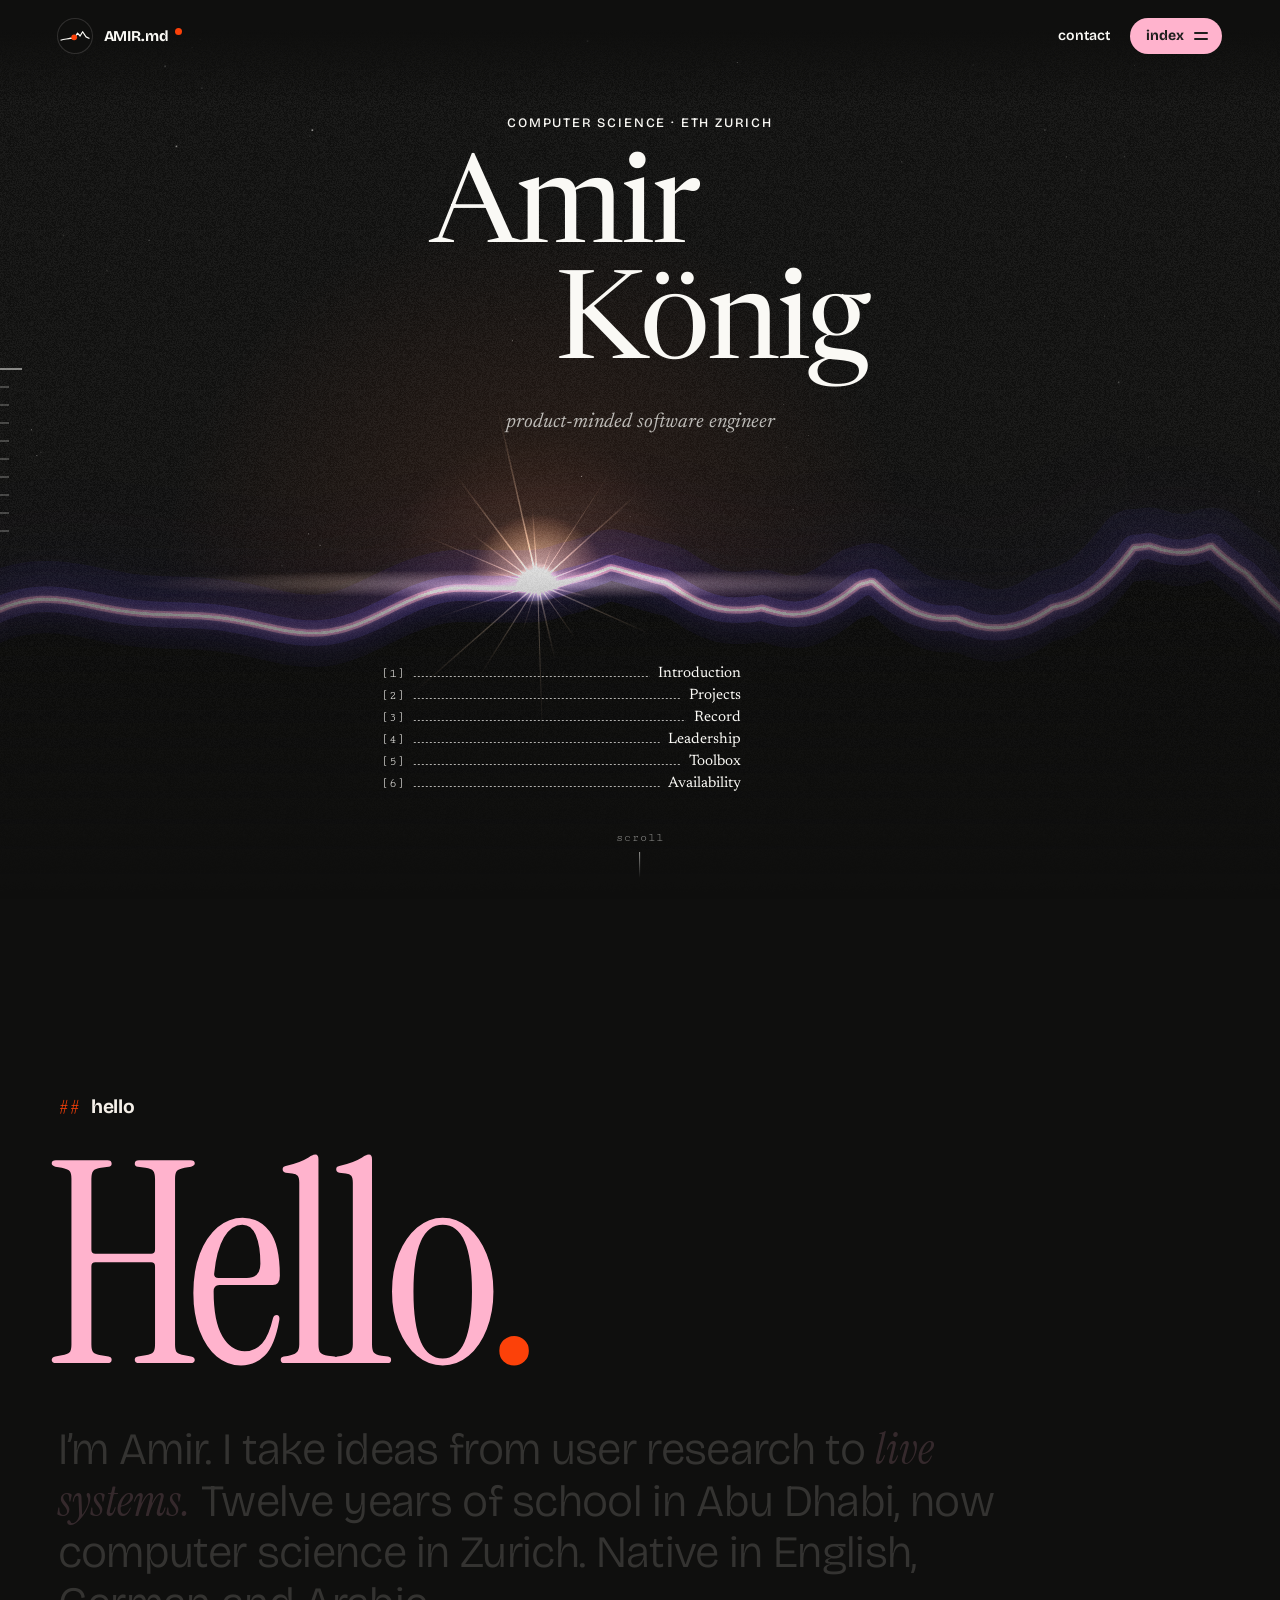
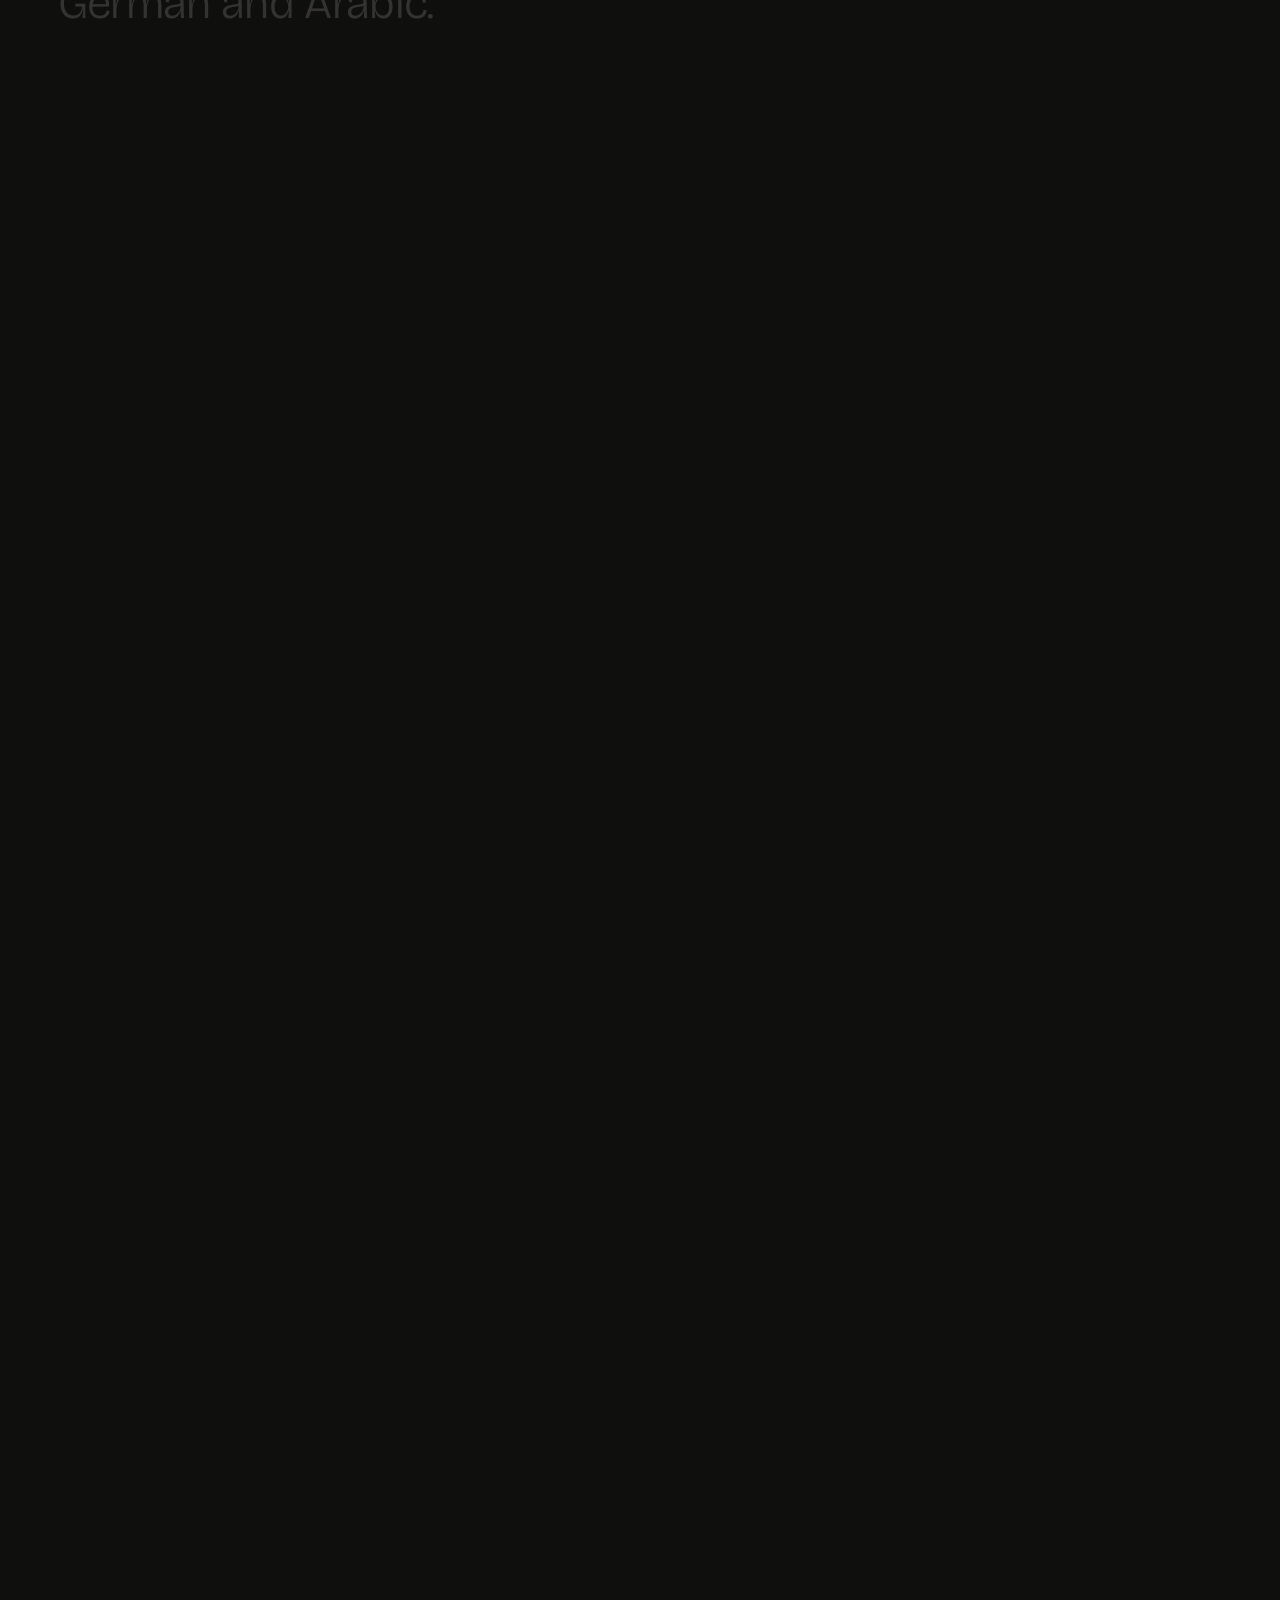
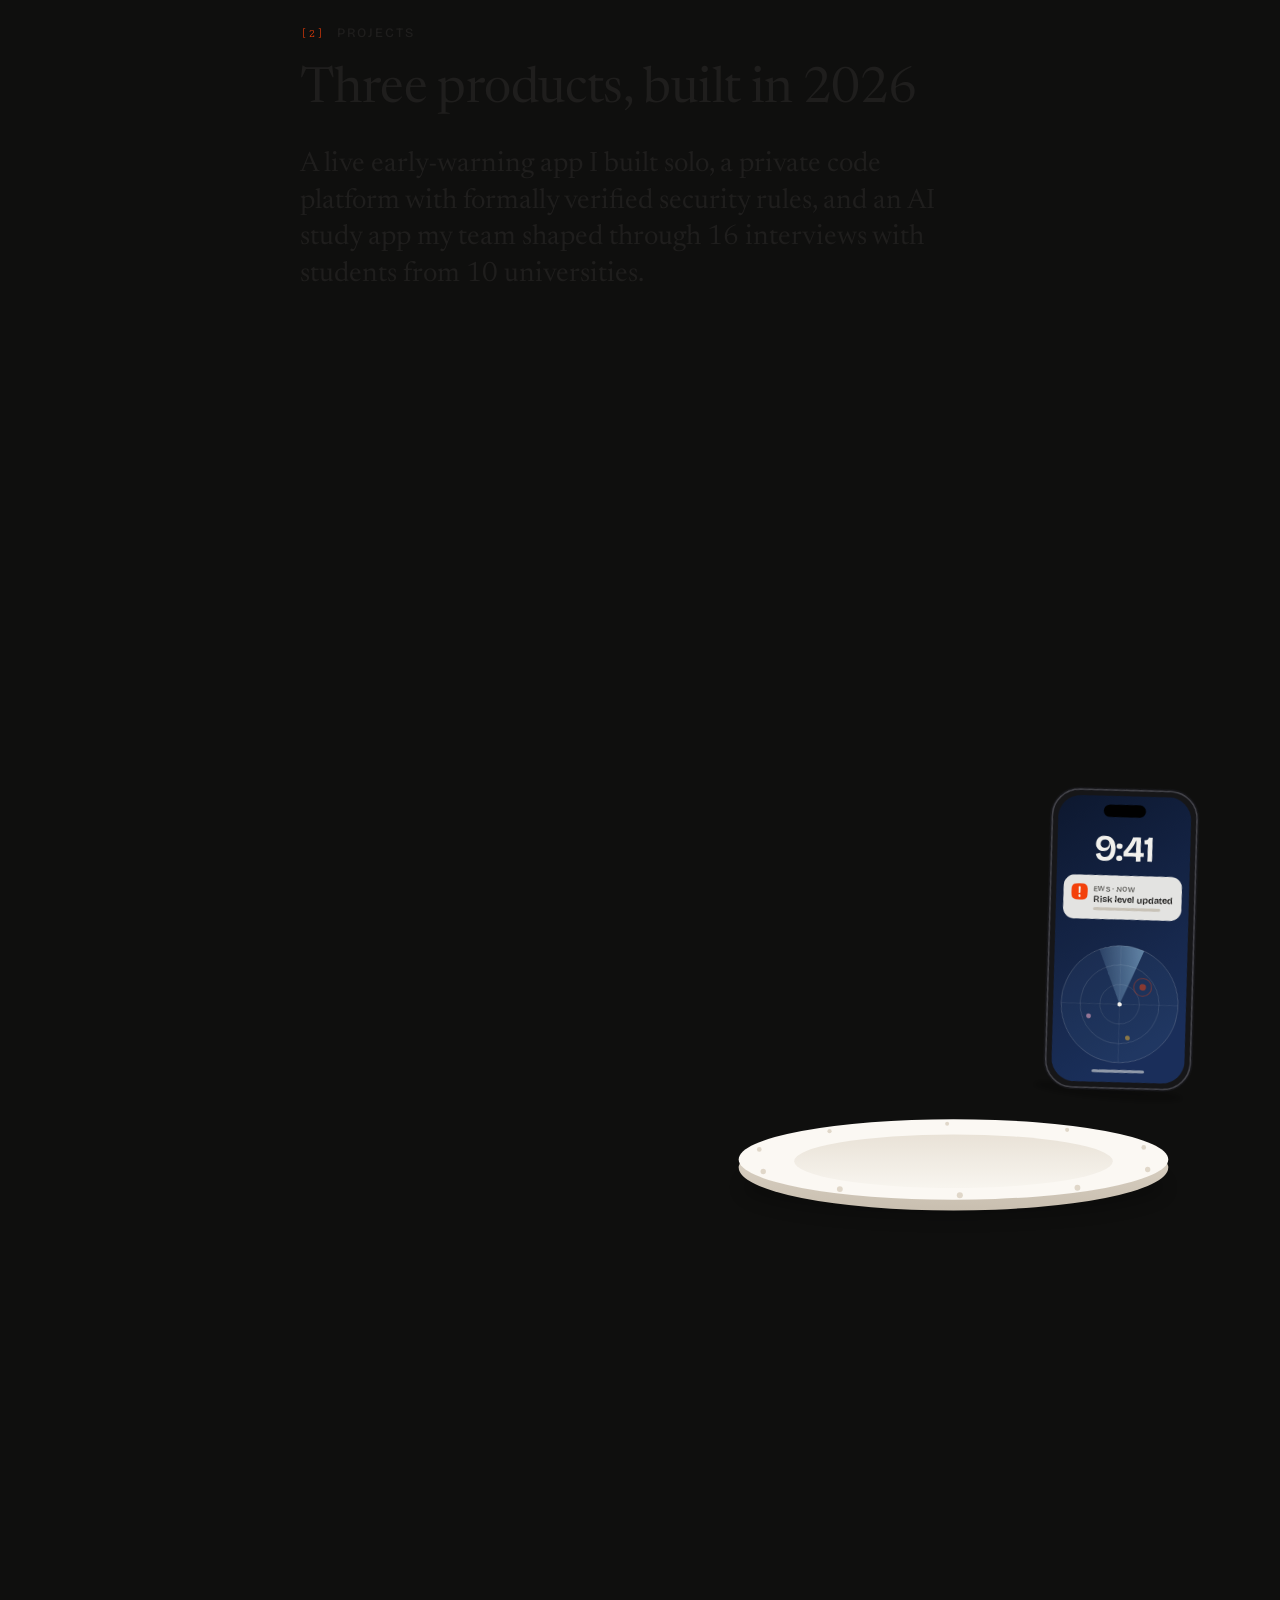
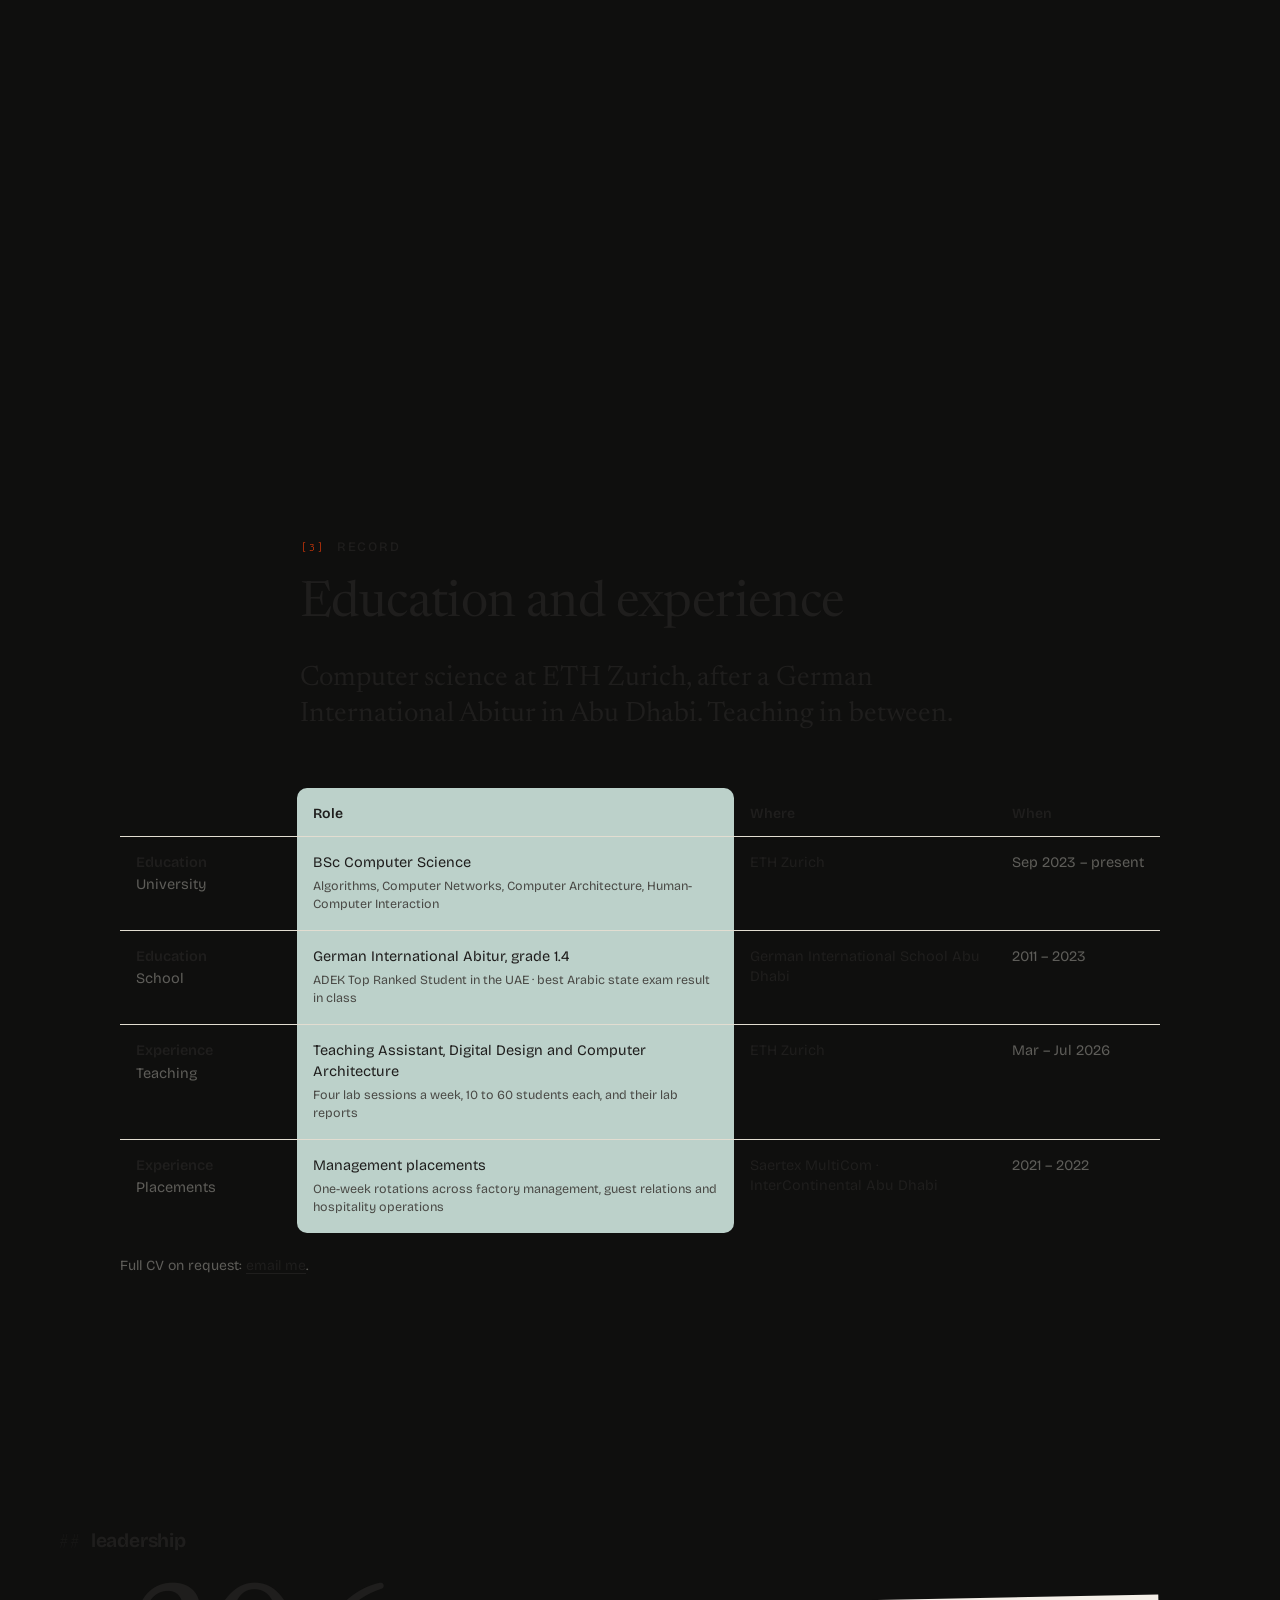
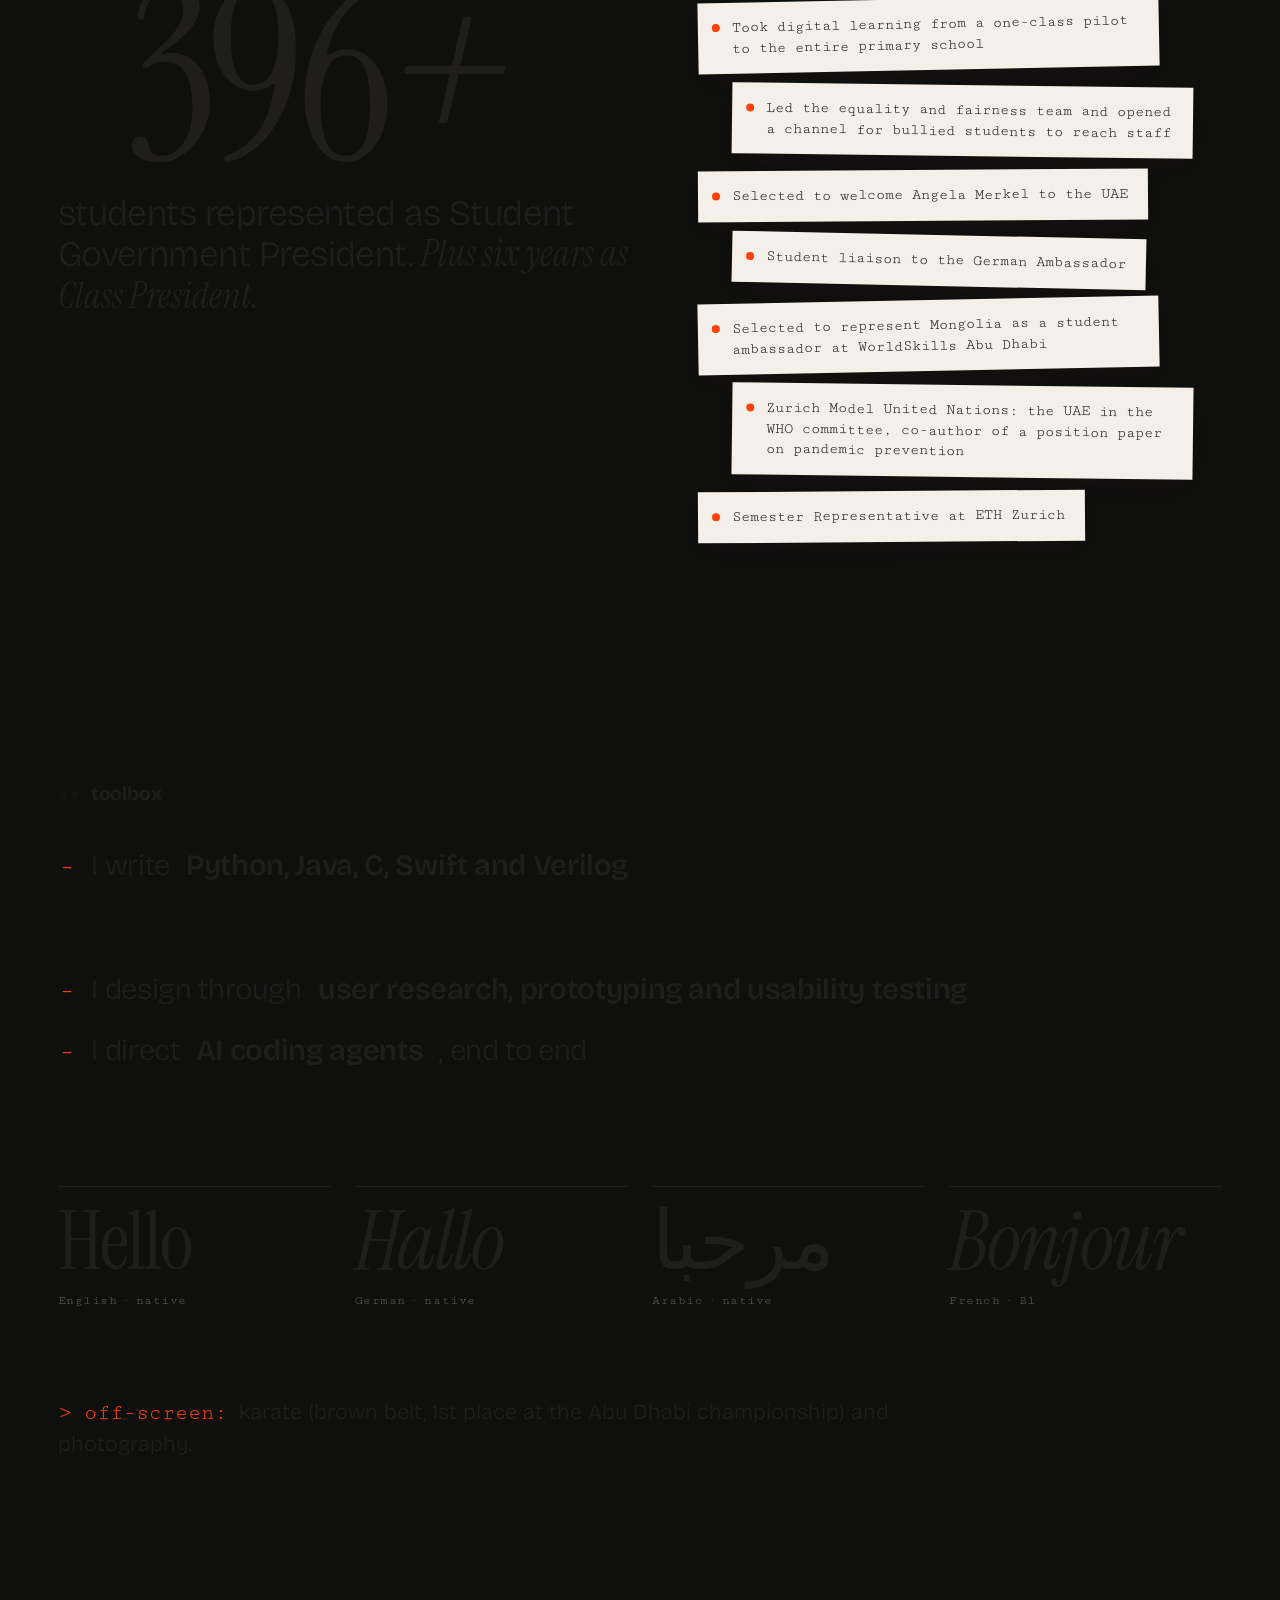
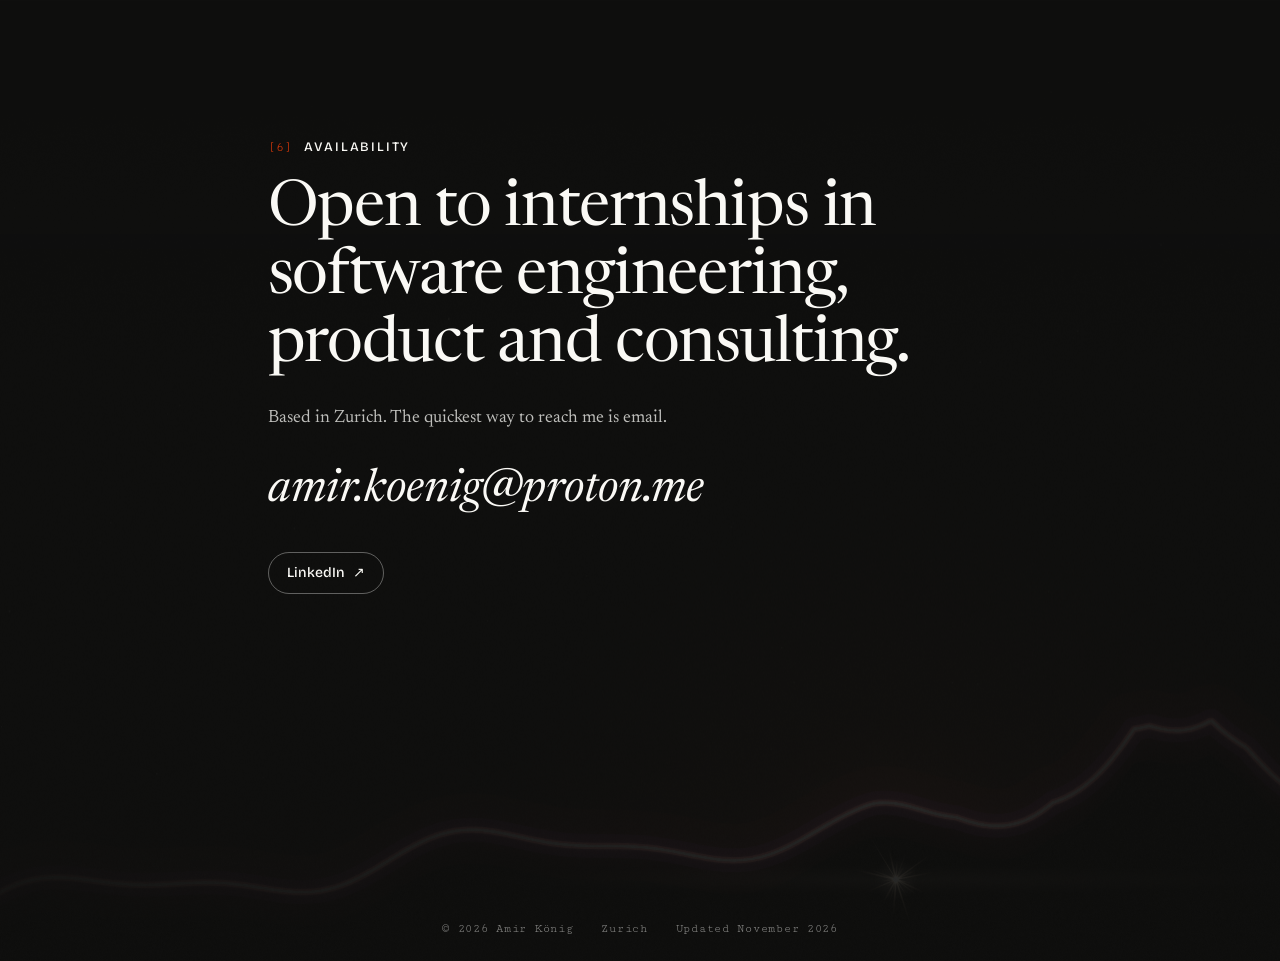
==== commit be12d1d7: "Make the page flow as one continuous scroll - One fixed backdrop whose colour blends between section" ====
--- a/index.html
+++ b/index.html
@@ -15,7 +15,7 @@
   <link rel="preconnect" href="https://fonts.googleapis.com">
   <link rel="preconnect" href="https://fonts.gstatic.com" crossorigin>
   <link rel="stylesheet" href="https://fonts.googleapis.com/css2?family=Bricolage+Grotesque:opsz,wght@12..96,300..800&family=Cutive+Mono&family=Instrument+Serif:ital@0;1&family=Newsreader:ital,opsz,wght@0,6..72,300..600;1,6..72,300..600&display=swap">
-  <link rel="stylesheet" href="assets/site.css">
+  <link rel="stylesheet" href="assets/site.css?v=2">
   <script type="application/ld+json">
   {
     "@context": "https://schema.org",
@@ -57,7 +57,6 @@
 
       <!-- EWS: a phone on a plate, lock screen with an alert and a live radar -->
       <symbol id="art-ews" viewBox="0 0 600 560">
-        <use href="#plate"/>
         <ellipse cx="300" cy="482" rx="104" ry="11" fill="#000" opacity=".28" filter="url(#softer)"/>
         <g transform="rotate(-4 300 300)">
           <rect x="198" y="66" width="204" height="414" rx="40" fill="#151518"/>
@@ -94,7 +93,6 @@
 
       <!-- Gitbox: a blue box with a padlock and a "verified" tag -->
       <symbol id="art-gitbox" viewBox="0 0 600 560">
-        <use href="#plate"/>
         <ellipse cx="300" cy="474" rx="150" ry="16" fill="#000" opacity=".3" filter="url(#softer)"/>
         <path d="M300 168 L444 240 L300 312 L156 240 Z" fill="url(#boxTop)"/>
         <path d="M156 240 L300 312 L300 466 L156 394 Z" fill="url(#boxLeft)"/>
@@ -135,7 +133,6 @@
 
       <!-- Margin: a tablet with a margin note and a pencil -->
       <symbol id="art-margin" viewBox="0 0 600 560">
-        <use href="#plate"/>
         <ellipse cx="300" cy="474" rx="170" ry="13" fill="#000" opacity=".28" filter="url(#softer)"/>
         <g transform="rotate(-3 300 340)">
           <path d="M250 455 L300 300 L350 455 Z" fill="#9d978e"/>
@@ -202,10 +199,11 @@
 
   <nav class="rail" aria-label="Sections"></nav>
   <div class="cursor" aria-hidden="true"></div>
+  <div class="backdrop" aria-hidden="true"></div>
 
   <main>
     <!-- [0] Hero -->
-    <section class="hero" id="top" data-tone="light" data-label="" data-name="top">
+    <section class="hero" id="top" data-bg="#0f0f0e" data-tone="light" data-label="" data-name="top">
       <canvas class="sky" data-base=".67" data-sun=".42" aria-hidden="true"></canvas>
       <div class="hero-head">
         <p class="eyebrow">Computer Science · ETH Zurich</p>
@@ -226,7 +224,7 @@
     </section>
 
     <!-- [1] Hello -->
-    <section class="pin field field-klein" id="hello" data-tone="light" data-label="hello" data-name="Introduction" data-hash="##">
+    <section class="pin field field-klein" id="hello" data-bg="#1d3fbf" data-tone="light" data-label="hello" data-name="Introduction" data-hash="##">
       <div class="pin-stage">
         <p class="md-h"><span class="hash">##</span> hello</p>
         <h2 class="hello-big">Hello<span class="dot">.</span></h2>
@@ -235,7 +233,7 @@
     </section>
 
     <!-- [2] Projects -->
-    <section class="reading" id="projects" data-tone="dark" data-label="projects" data-name="Projects" data-hash="##">
+    <section class="reading" id="projects" data-bg="#faf9f5" data-tone="dark" data-label="projects" data-name="Projects" data-hash="##">
       <div class="col">
         <p class="eyebrow-n rv"><span class="num">[2]</span> Projects</p>
         <h2 class="rv">Three products, built in 2026</h2>
@@ -244,7 +242,9 @@
       </div>
     </section>
 
-    <section class="field project" id="ews" style="--bg: var(--sky)" data-tone="dark" data-label="1. EWS" data-name="EWS" data-hash="###">
+    <div class="stage" id="stage">
+      <div class="stage-sticky">
+    <section class="field project" id="ews" data-bg="#74a9d0" style="--bg: var(--sky)" data-tone="dark" data-label="1. EWS" data-name="EWS" data-hash="###">
       <div class="project-inner">
         <div class="project-text">
           <p class="md-h rv"><span class="hash">###</span> 1. the early-warning app</p>
@@ -258,12 +258,13 @@
           </ul>
         </div>
         <figure class="project-art rv">
-          <svg viewBox="0 0 600 560" role="img" aria-label="A phone on a plate showing an EWS alert and a live radar"><use href="#art-ews"/></svg>
+          <svg class="plate-svg" viewBox="0 0 600 560" aria-hidden="true"><use href="#plate"/><g class="rim"></g></svg>
+          <div class="obj"><svg viewBox="0 0 600 560" role="img" aria-label="A phone on a plate showing an EWS alert and a live radar"><use href="#art-ews"/></svg></div>
         </figure>
       </div>
     </section>
 
-    <section class="field project flip" id="gitbox" style="--bg: var(--lilac)" data-tone="dark" data-label="2. Gitbox" data-name="Gitbox" data-hash="###">
+    <section class="field project flip" id="gitbox" data-bg="#c8b1f2" style="--bg: var(--lilac)" data-tone="dark" data-label="2. Gitbox" data-name="Gitbox" data-hash="###">
       <div class="project-inner">
         <div class="project-text">
           <p class="md-h rv"><span class="hash">###</span> 2. the private code platform</p>
@@ -277,12 +278,13 @@
           </ul>
         </div>
         <figure class="project-art rv">
-          <svg viewBox="0 0 600 560" role="img" aria-label="A blue box with a gold padlock and a tag that reads verified"><use href="#art-gitbox"/></svg>
+          <svg class="plate-svg" viewBox="0 0 600 560" aria-hidden="true"><use href="#plate"/></svg>
+          <div class="obj"><svg viewBox="0 0 600 560" role="img" aria-label="A blue box with a gold padlock and a tag that reads verified"><use href="#art-gitbox"/></svg></div>
         </figure>
       </div>
     </section>
 
-    <section class="field project" id="margin" style="--bg: var(--olive)" data-tone="dark" data-label="3. Margin" data-name="Margin" data-hash="###">
+    <section class="field project" id="margin" data-bg="#aec18c" style="--bg: var(--olive)" data-tone="dark" data-label="3. Margin" data-name="Margin" data-hash="###">
       <div class="project-inner">
         <div class="project-text">
           <p class="md-h rv"><span class="hash">###</span> 3. the study app</p>
@@ -296,13 +298,17 @@
           </ul>
         </div>
         <figure class="project-art rv">
-          <svg viewBox="0 0 600 560" role="img" aria-label="A tablet with a note in the margin asking: what would you try first?"><use href="#art-margin"/></svg>
+          <svg class="plate-svg" viewBox="0 0 600 560" aria-hidden="true"><use href="#plate"/></svg>
+          <div class="obj"><svg viewBox="0 0 600 560" role="img" aria-label="A tablet with a note in the margin asking: what would you try first?"><use href="#art-margin"/></svg></div>
         </figure>
       </div>
     </section>
 
+      </div>
+    </div>
+
     <!-- [3] Record -->
-    <section class="reading" id="record" data-tone="dark" data-label="record" data-name="Record" data-hash="##">
+    <section class="reading" id="record" data-bg="#faf9f5" data-tone="dark" data-label="record" data-name="Record" data-hash="##">
       <div class="col">
         <p class="eyebrow-n rv"><span class="num">[3]</span> Record</p>
         <h2 class="rv">Education and experience</h2>
@@ -345,10 +351,10 @@
     </section>
 
     <!-- [4] Leadership -->
-    <section class="field lead-scene" id="leadership" style="--bg: var(--pink)" data-tone="dark" data-label="leadership" data-name="Leadership" data-hash="##">
+    <section class="field lead-scene" id="leadership" data-bg="#ffb3cd" style="--bg: var(--pink)" data-tone="dark" data-label="leadership" data-name="Leadership" data-hash="##">
       <div class="lead-inner">
         <p class="md-h rv"><span class="hash">##</span> leadership</p>
-        <p class="giant rv" aria-label="400 plus">400<span class="plus">+</span></p>
+        <p class="giant rv" aria-label="400 plus"><span class="count" aria-hidden="true">400</span><span class="plus" aria-hidden="true">+</span></p>
         <p class="giant-cap rv">students represented as Student Government President. <em>Plus six years as Class President.</em></p>
         <ul class="strips">
           <li class="rv">Took digital learning from a one-class pilot to the entire primary school</li>
@@ -363,7 +369,7 @@
     </section>
 
     <!-- [5] Toolbox -->
-    <section class="field toolbox" id="toolbox" style="--bg: var(--cream)" data-tone="dark" data-label="toolbox" data-name="Toolbox" data-hash="##">
+    <section class="field toolbox" id="toolbox" data-bg="#f4efe8" style="--bg: var(--cream)" data-tone="dark" data-label="toolbox" data-name="Toolbox" data-hash="##">
       <div class="tool-inner">
         <p class="md-h rv"><span class="hash">##</span> toolbox</p>
         <ul class="dash-list">
@@ -383,7 +389,7 @@
     </section>
 
     <!-- [6] Availability -->
-    <section class="outro" id="contact" data-tone="light" data-label="availability" data-name="Availability" data-hash="##">
+    <section class="outro" id="contact" data-bg="#0f0f0e" data-tone="light" data-label="availability" data-name="Availability" data-hash="##">
       <canvas class="sky" data-base=".86" data-sun=".7" data-variant="dusk" aria-hidden="true"></canvas>
       <div class="outro-copy">
         <p class="eyebrow-n rv"><span class="num">[6]</span> Availability</p>
@@ -404,9 +410,9 @@
   <div class="index" id="index" role="dialog" aria-modal="true" aria-label="Index" hidden>
     <ol class="cards">
       <li><a href="#hello" style="--r:-5deg"><span class="card-art" style="--c:var(--klein)"><span class="mini-hello">Hello<i>.</i></span></span><span class="n">1</span><span class="t">hello</span></a></li>
-      <li><a href="#ews" style="--r:3deg"><span class="card-art" style="--c:var(--sky)"><svg viewBox="60 40 480 500" aria-hidden="true"><use href="#art-ews"/></svg></span><span class="n">2</span><span class="t">EWS</span></a></li>
-      <li><a href="#gitbox" style="--r:-2deg"><span class="card-art" style="--c:var(--lilac)"><svg viewBox="60 60 480 480" aria-hidden="true"><use href="#art-gitbox"/></svg></span><span class="n">3</span><span class="t">Gitbox</span></a></li>
-      <li><a href="#margin" style="--r:4deg"><span class="card-art" style="--c:var(--olive)"><svg viewBox="60 100 480 440" aria-hidden="true"><use href="#art-margin"/></svg></span><span class="n">4</span><span class="t">Margin</span></a></li>
+      <li><a href="#ews" style="--r:3deg"><span class="card-art" style="--c:var(--sky)"><svg viewBox="60 40 480 500" aria-hidden="true"><use href="#plate"/><use href="#art-ews"/></svg></span><span class="n">2</span><span class="t">EWS</span></a></li>
+      <li><a href="#gitbox" style="--r:-2deg"><span class="card-art" style="--c:var(--lilac)"><svg viewBox="60 60 480 480" aria-hidden="true"><use href="#plate"/><use href="#art-gitbox"/></svg></span><span class="n">3</span><span class="t">Gitbox</span></a></li>
+      <li><a href="#margin" style="--r:4deg"><span class="card-art" style="--c:var(--olive)"><svg viewBox="60 100 480 440" aria-hidden="true"><use href="#plate"/><use href="#art-margin"/></svg></span><span class="n">4</span><span class="t">Margin</span></a></li>
       <li><a href="#record" style="--r:-3deg"><span class="card-art" style="--c:var(--ivory)"><span class="mini-table"><i></i><i></i><i></i><i></i></span></span><span class="n">5</span><span class="t">record</span></a></li>
       <li><a href="#leadership" style="--r:2deg"><span class="card-art" style="--c:var(--pink)"><span class="mini-400">400+</span></span><span class="n">6</span><span class="t">leadership</span></a></li>
       <li><a href="#toolbox" style="--r:-4deg"><span class="card-art" style="--c:var(--cream)"><span class="mini-hallo">Hallo</span></span><span class="n">7</span><span class="t">toolbox</span></a></li>
@@ -414,6 +420,6 @@
     </ol>
   </div>
 
-  <script src="assets/site.js" defer></script>
+  <script src="assets/site.js?v=2" defer></script>
 </body>
 </html>
--- a/assets/site.css
+++ b/assets/site.css
@@ -336,9 +336,12 @@
   flex: 0 0 6.2em; font-weight: 400; text-transform: uppercase; letter-spacing: .08em; font-size: .78em; opacity: .78;
   padding-top: .18em;
 }
-.project-art { position: relative; }
+.project-art { position: relative; display: grid; }
+.project-art > .plate-svg, .project-art > .obj { grid-area: 1 / 1; }
 .project-art svg { width: 100%; height: auto; max-width: 620px; margin: 0 auto; overflow: visible; }
-.js .project-art svg { animation: bob 7s ease-in-out infinite; }
+.obj { position: relative; z-index: 1; }
+.js .project-art .obj svg { animation: bob 7s ease-in-out infinite; }
+.rim circle { fill: #e0d7c9; }
 @keyframes bob { 0%, 100% { transform: translateY(0) rotate(0); } 50% { transform: translateY(-8px) rotate(-.6deg); } }
 
 /* ------------------------------------------------------------------ Leadership */
@@ -563,6 +566,73 @@
   .toc li + li { margin-top: 4px; }
 }
 
+/* ------------------------------------------------------------------ Flow: one continuous page
+   With JS on, sections lose their own backgrounds. A fixed backdrop carries the colour and the
+   paper grain, and its colour is blended from section to section as you scroll (see site.js). */
+.backdrop { display: none; }
+.js .backdrop {
+  display: block; position: fixed; inset: 0; z-index: 0; pointer-events: none;
+  background-color: var(--night);
+}
+.js .backdrop::after {
+  content: ""; position: absolute; inset: 0;
+  background-image:
+    url("data:image/svg+xml,%3Csvg xmlns='http://www.w3.org/2000/svg' width='260' height='260'%3E%3Cfilter id='n'%3E%3CfeTurbulence type='fractalNoise' baseFrequency='.9' numOctaves='3' stitchTiles='stitch'/%3E%3CfeColorMatrix values='0 0 0 0 0 0 0 0 0 0 0 0 0 0 0 0 0 0 .5 0'/%3E%3C/filter%3E%3Crect width='100%25' height='100%25' filter='url(%23n)'/%3E%3C/svg%3E"),
+    radial-gradient(ellipse 60% 50% at 10% 15%, rgba(0,0,0,.4), transparent 70%),
+    radial-gradient(ellipse 55% 60% at 92% 80%, rgba(0,0,0,.34), transparent 70%);
+  background-size: 260px 260px, 100% 100%, 100% 100%;
+  opacity: .13;
+  mix-blend-mode: multiply;
+}
+.js main { position: relative; z-index: 1; }
+/* content dissolves under the top bar, in whatever colour the page currently is */
+.js .hud::before {
+  content: ""; position: absolute; inset: 0 0 -28px 0; z-index: -1; pointer-events: none;
+  background: linear-gradient(var(--bgc, #0f0f0e) 30%, transparent);
+}
+.js body.index-open .hud::before { opacity: 0; }
+.hud.pill-alt .pill { background: var(--cream); }
+.hud.pill-alt .pill:hover { background: #fff; }
+.js main section { background: transparent; }
+.js .field { isolation: auto; }
+.js .field::before { display: none; }
+
+/* Hero exit: the title drifts and fades, the sky lags behind it and bleeds into the next section */
+.js .hero { overflow: visible; }
+.js .hero .sky {
+  opacity: calc(1 - var(--hp, 0) * .92);
+  transform: translate3d(0, calc(var(--hp, 0) * 30vh), 0);
+  -webkit-mask-image: linear-gradient(to bottom, #000 58%, transparent 100%);
+  mask-image: linear-gradient(to bottom, #000 58%, transparent 100%);
+}
+.js .outro .sky {
+  -webkit-mask-image: linear-gradient(to bottom, transparent 0, #000 38%);
+  mask-image: linear-gradient(to bottom, transparent 0, #000 38%);
+}
+.js .hero-head {
+  transform: translate3d(0, calc(var(--hp, 0) * 12vh), 0) scale(calc(1 - var(--hp, 0) * .05));
+  opacity: calc(1 - var(--hp, 0) * 1.6);
+}
+.js .toc ol { opacity: calc(1 - var(--hp, 0) * 2.6); }
+.js .scroll-hint { opacity: calc(1 - var(--hp, 0) * 5); }
+
+/* Night falls into the closing section */
+.js .outro .sky { opacity: var(--op, 1); }
+
+/* 400+ counts up */
+.count { display: inline-block; text-align: right; }
+
+/* Projects as one pinned stage (wide screens; JS adds .staged) */
+.staged .stage { height: 340vh; }
+.staged .stage-sticky { position: sticky; top: 0; height: 100vh; overflow: hidden; }
+.staged .stage .project { position: absolute; inset: 0; min-height: 0; }
+.staged .stage .project-inner { height: 100%; }
+.staged .stage .project.flip .project-text { order: 0; }
+.staged .stage .project:not(:first-child) .plate-svg { visibility: hidden; }
+.staged .stage .rv { opacity: 1; transform: none; transition: none; }
+.staged .stage .project-text > *, .staged .stage .obj { will-change: transform, opacity; }
+.staged .stage .project-text { pointer-events: none; }
+
 /* ------------------------------------------------------------------ Reduced motion */
 @media (prefers-reduced-motion: reduce) {
   *, *::before, *::after { animation-duration: .001s !important; animation-iteration-count: 1 !important; transition-duration: .001s !important; }
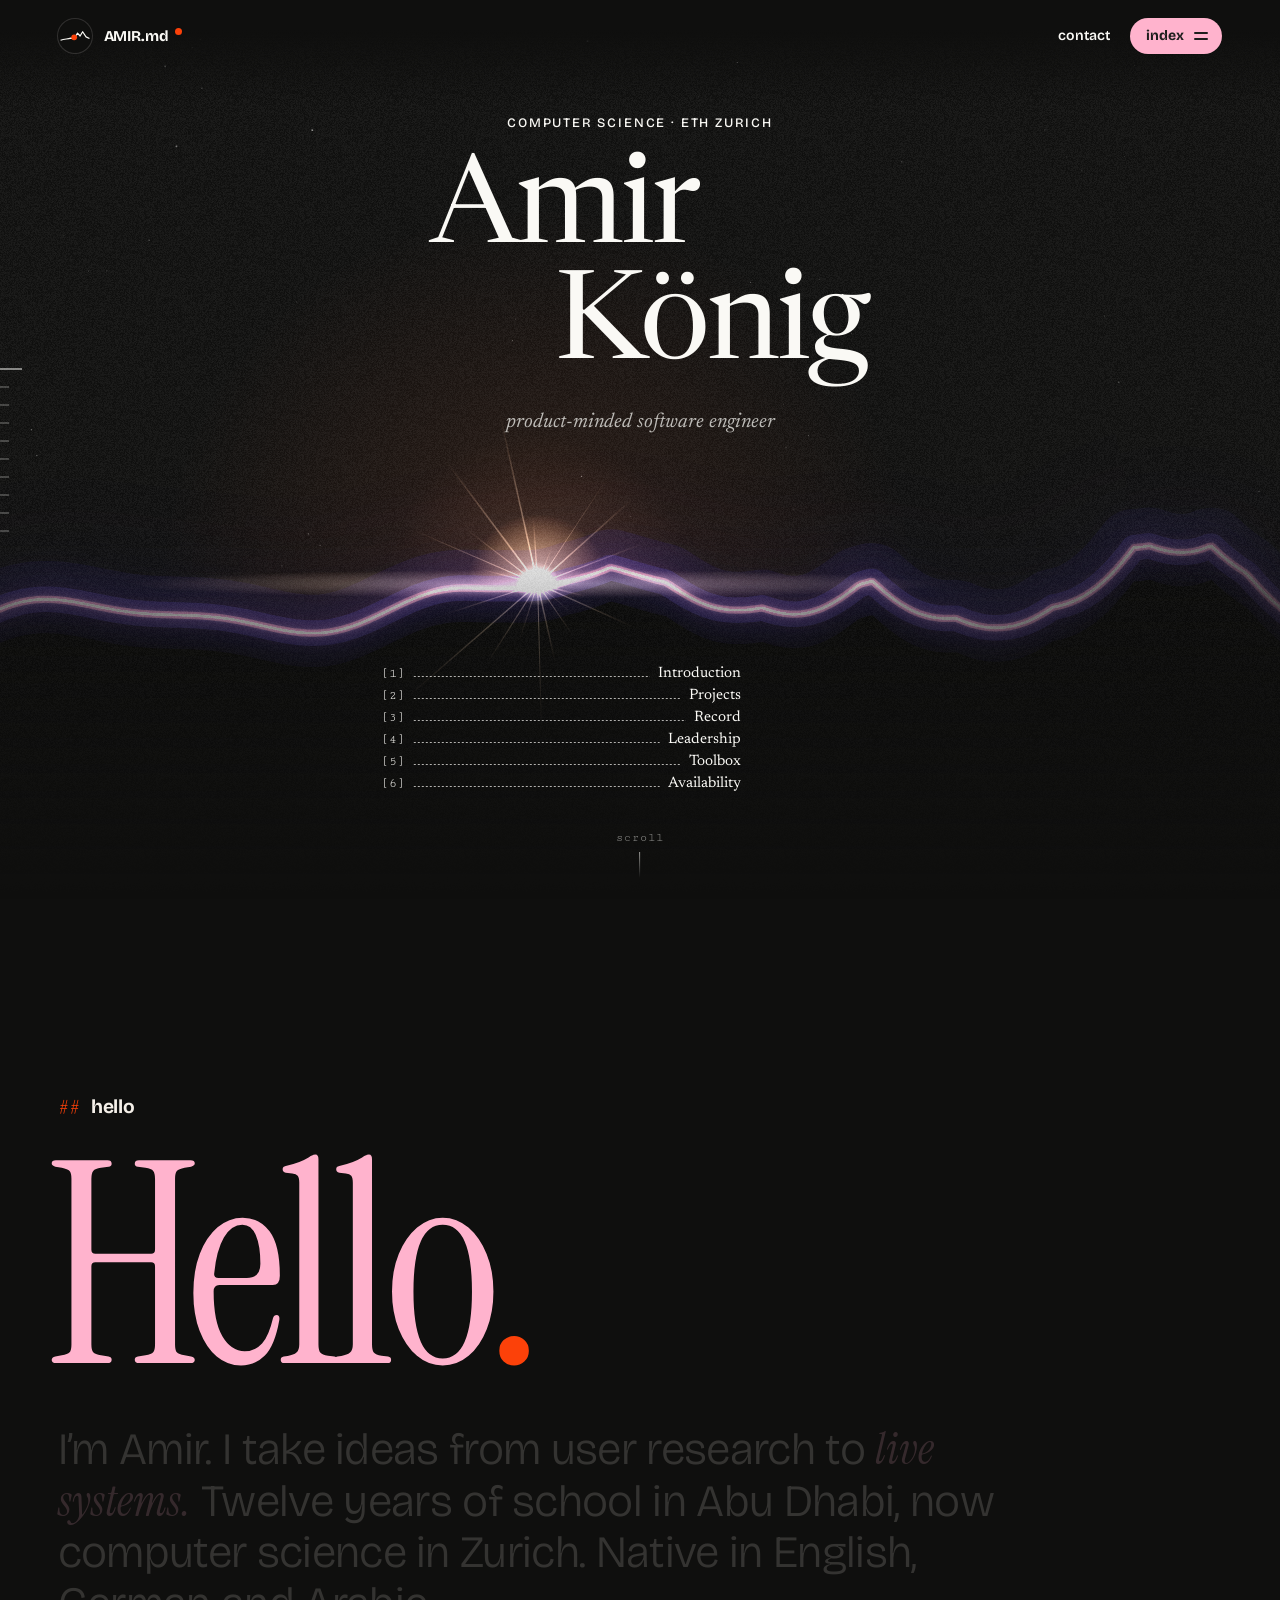
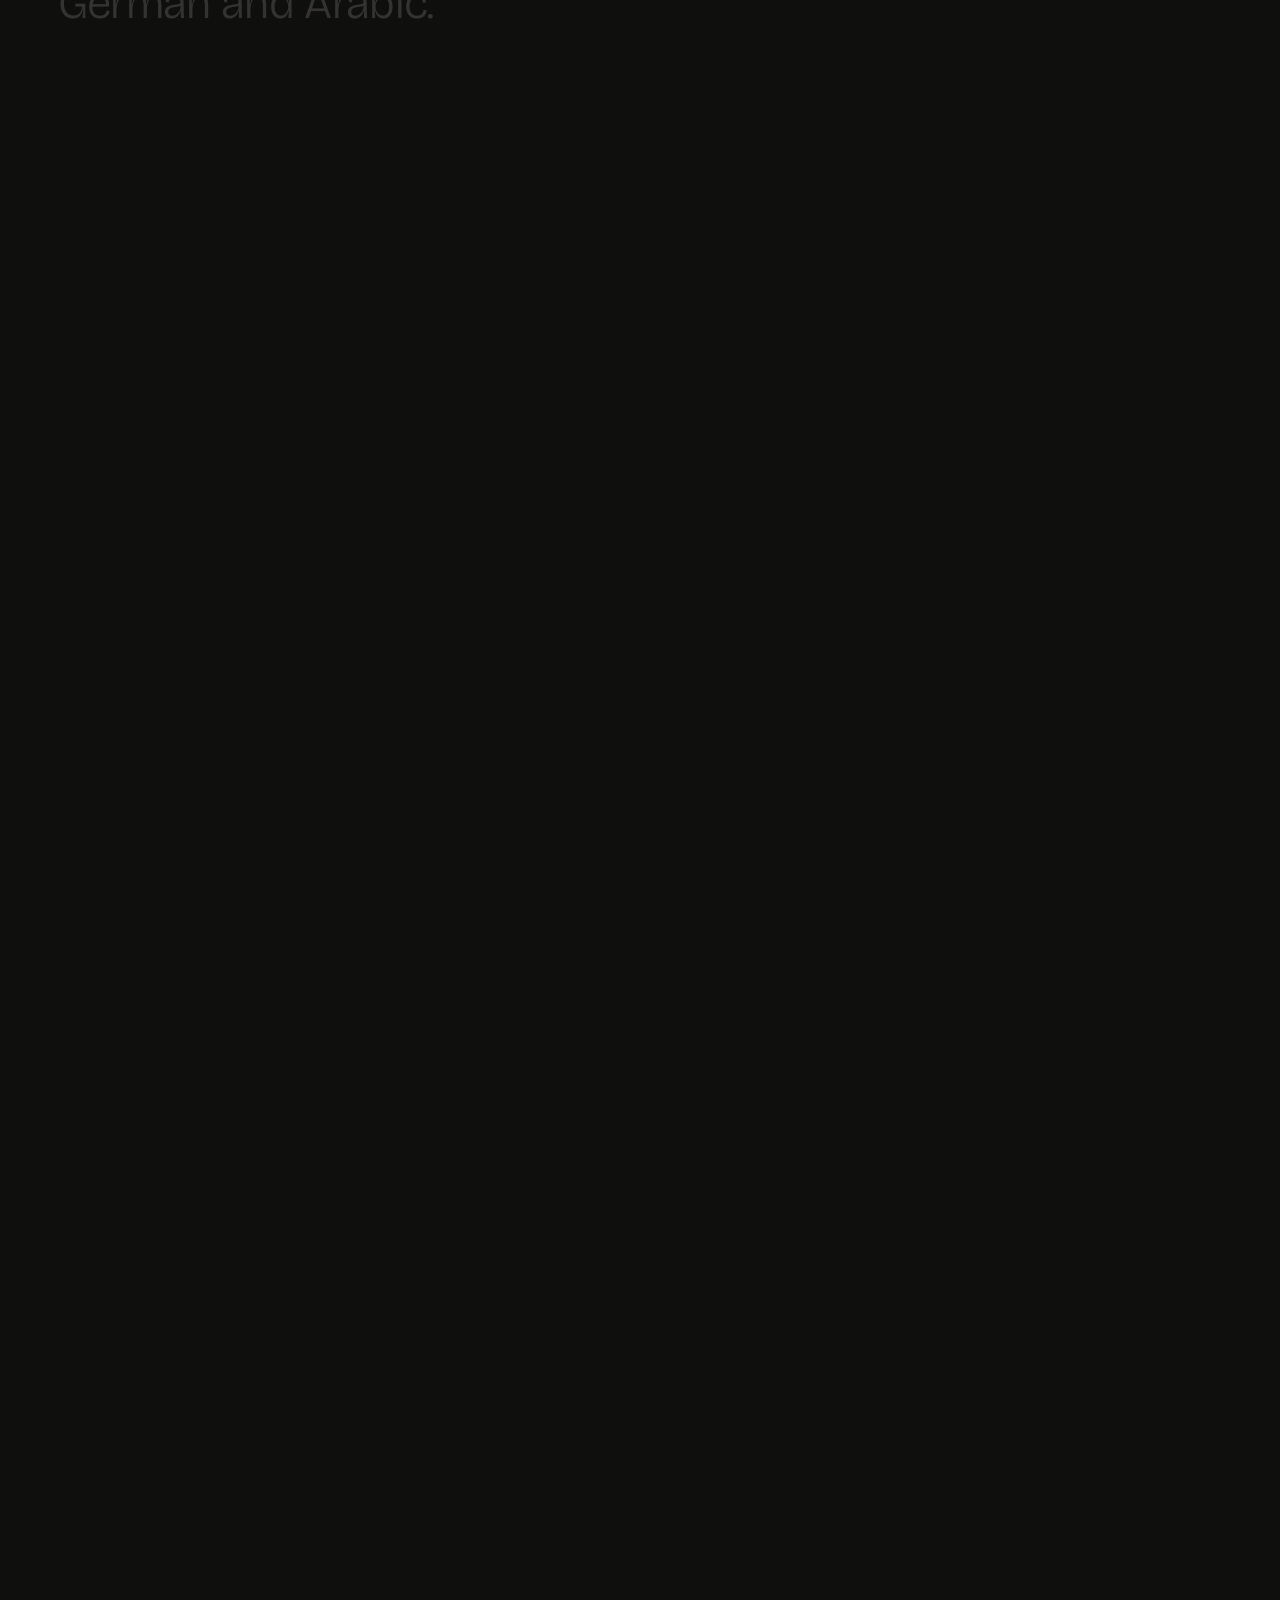
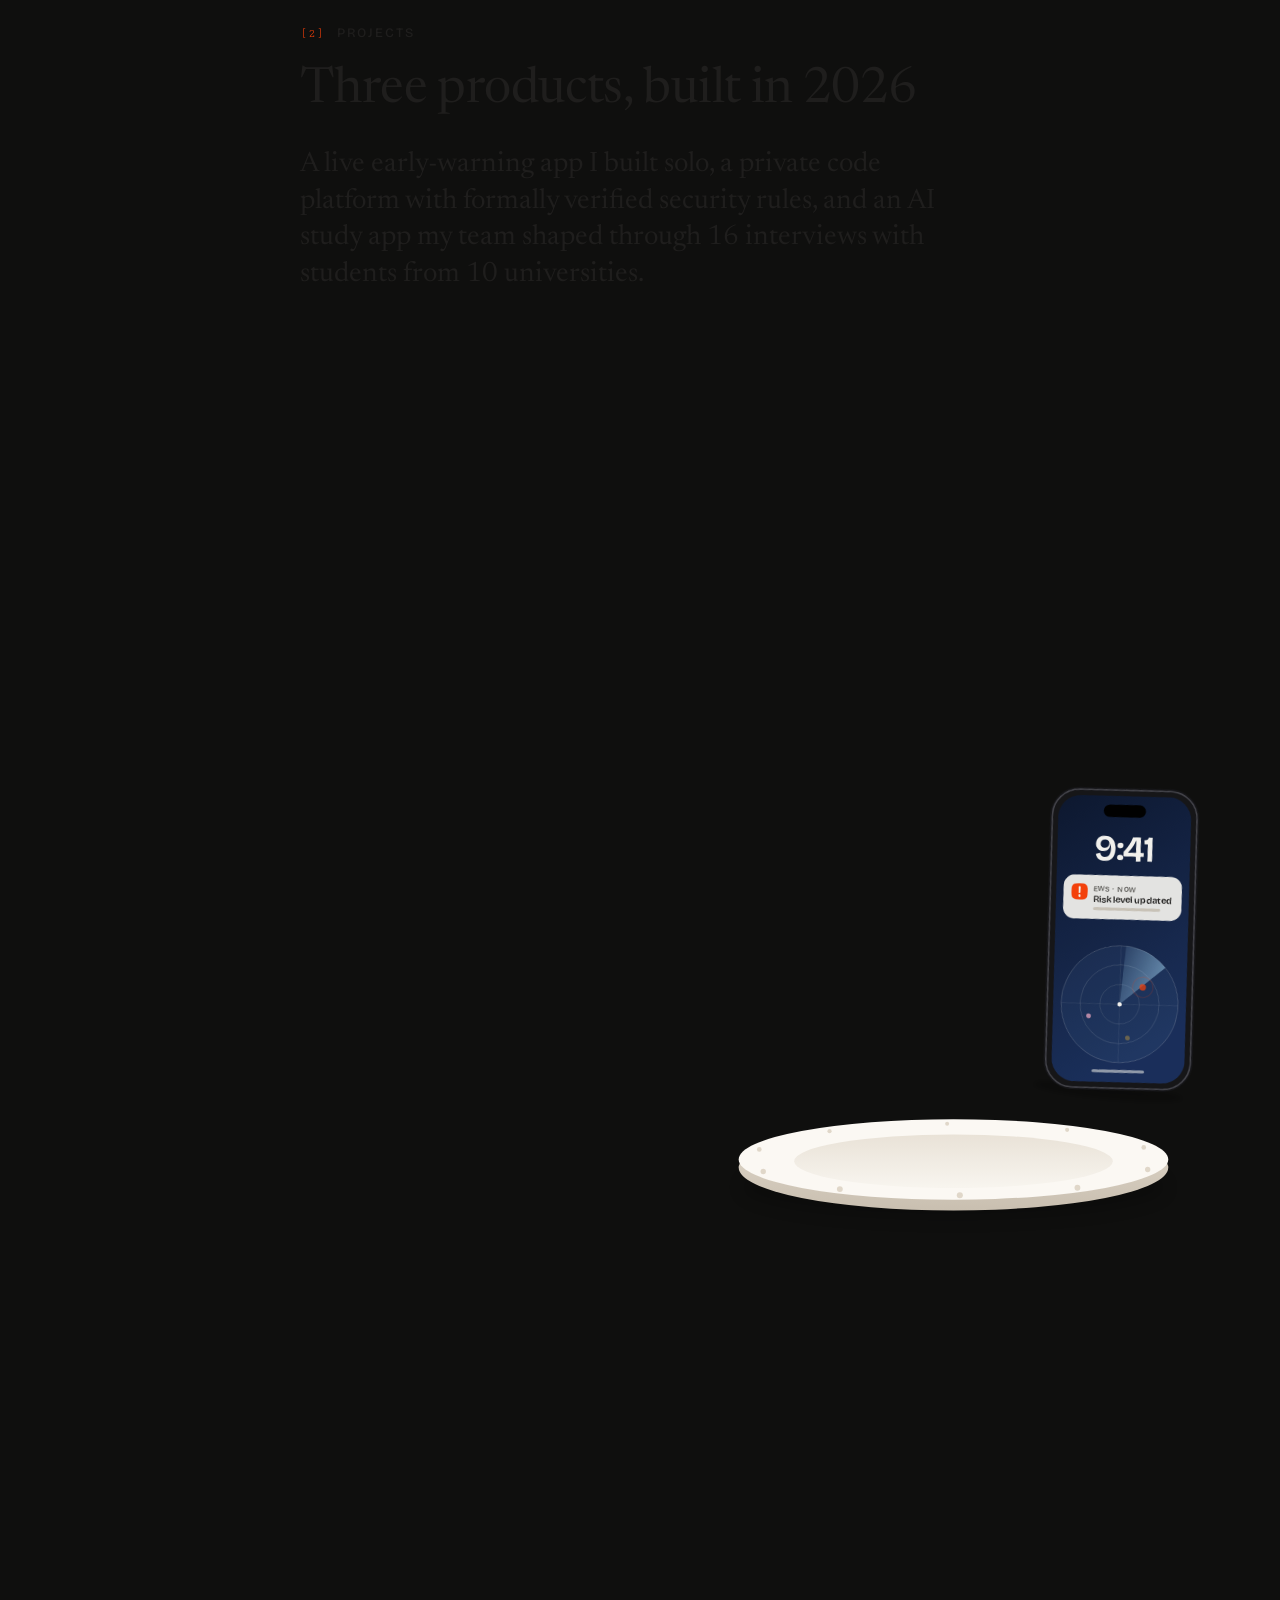
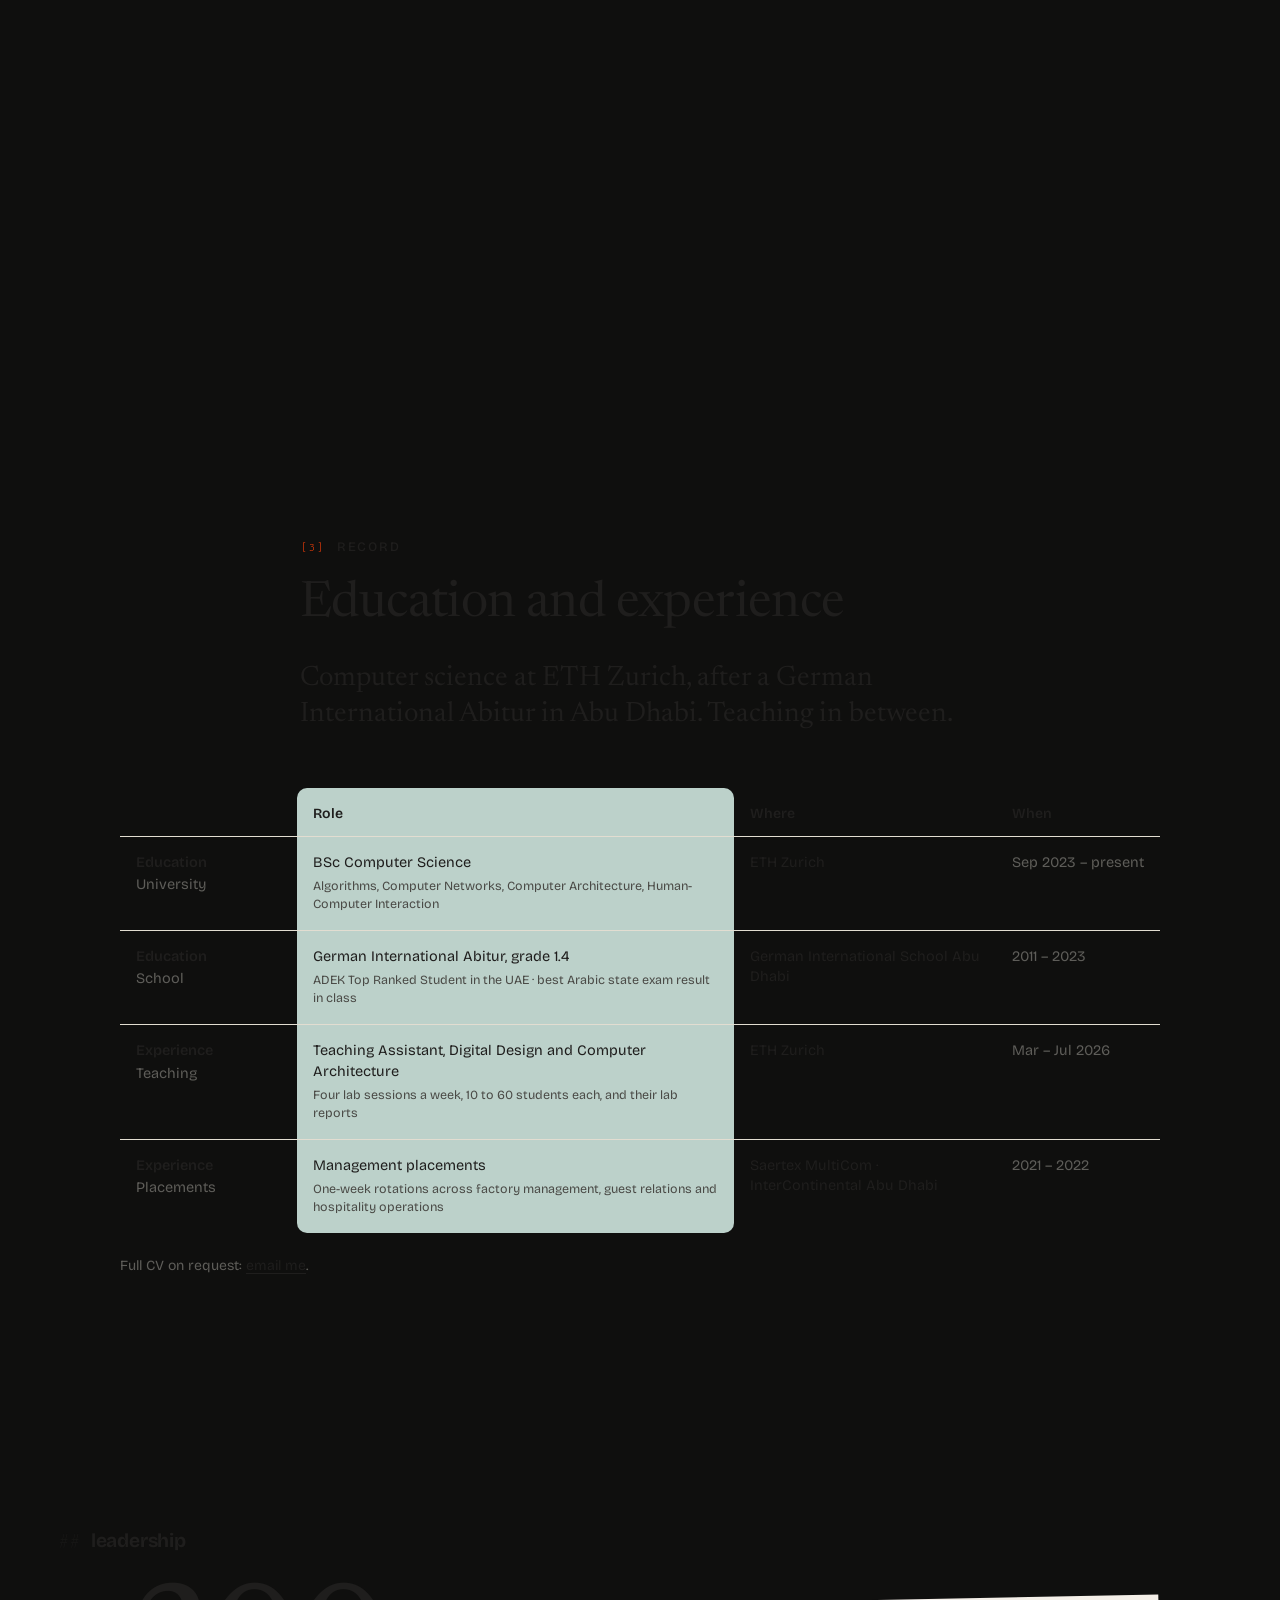
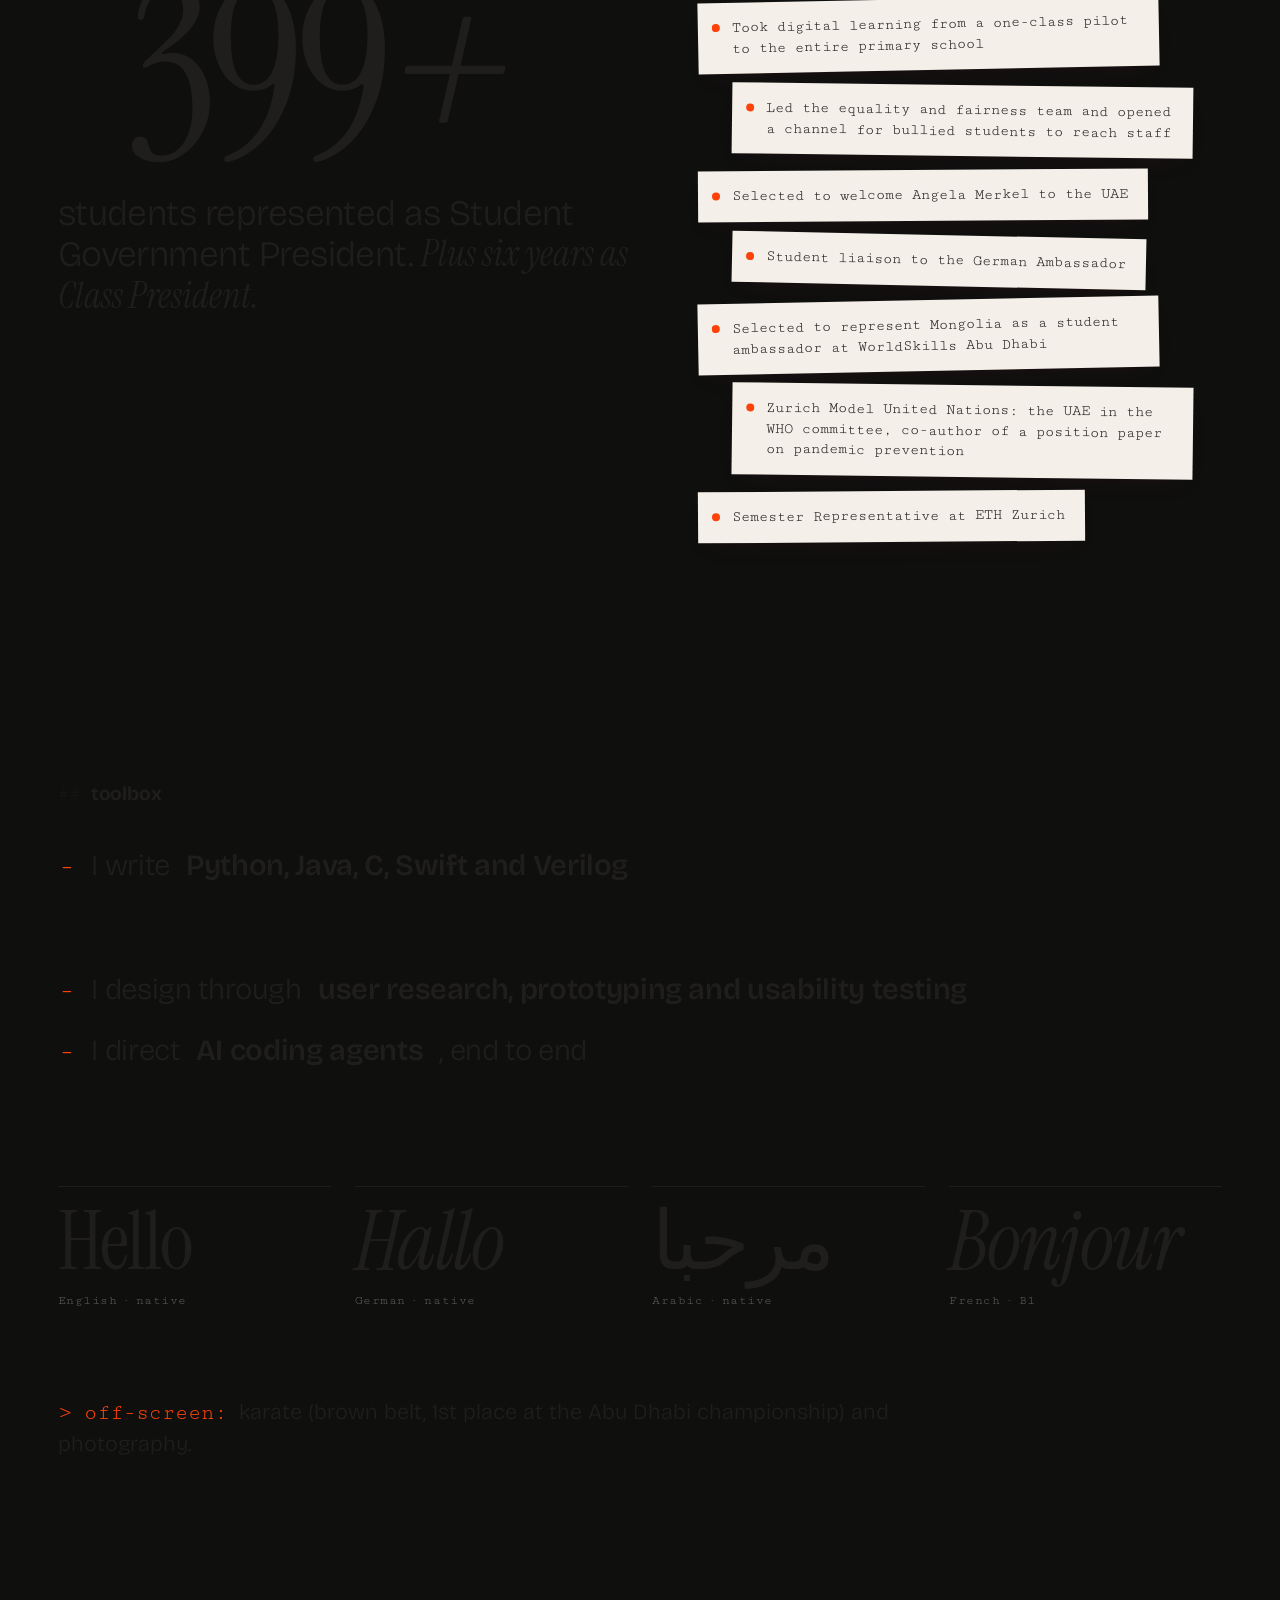
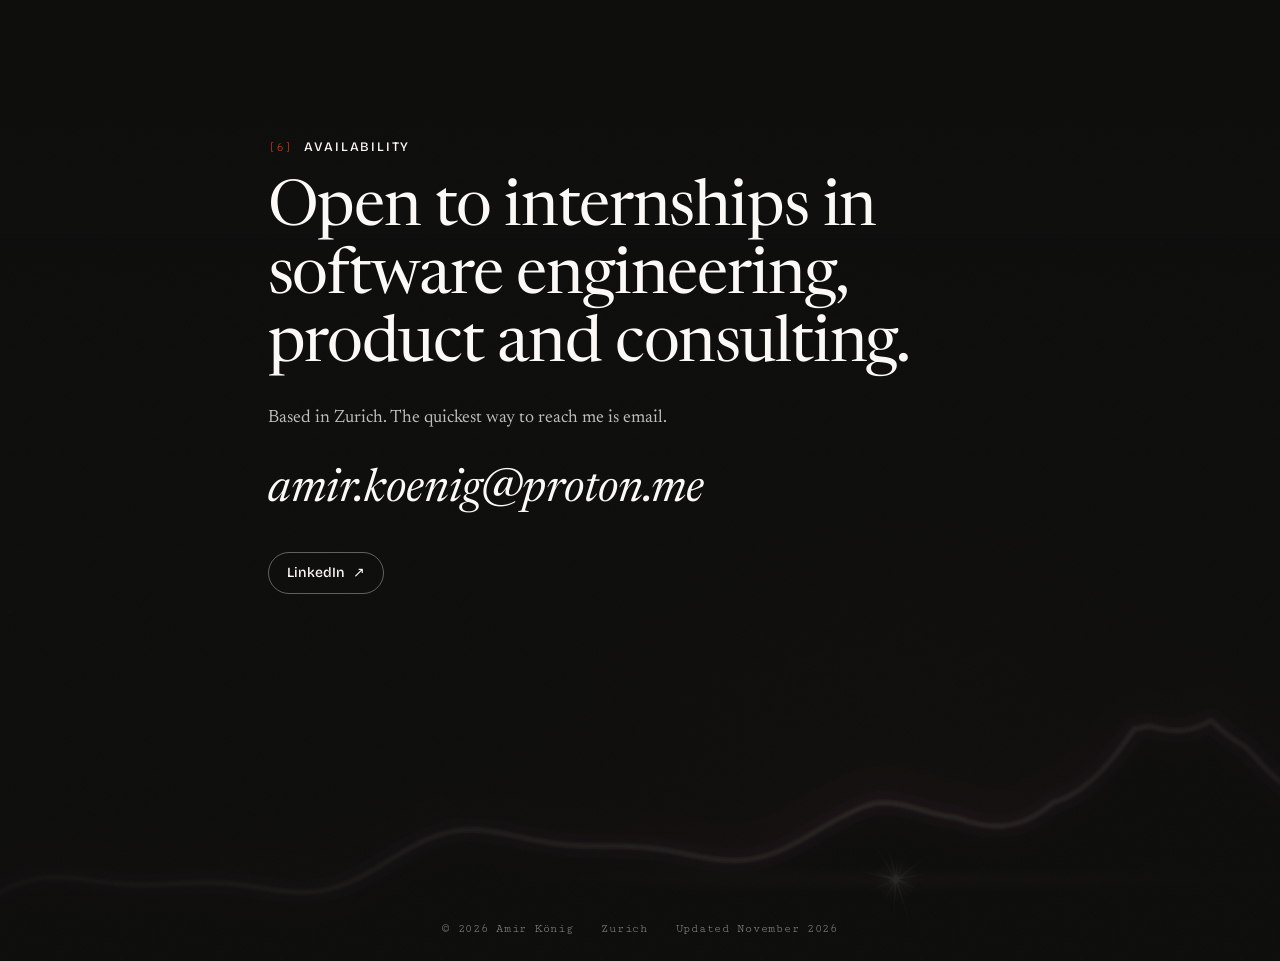
==== commit 00eff5e7: "Blend saturated section colours around the hue wheel Lilac to olive no longer dips through grey mid-" ====
--- a/index.html
+++ b/index.html
@@ -15,7 +15,7 @@
   <link rel="preconnect" href="https://fonts.googleapis.com">
   <link rel="preconnect" href="https://fonts.gstatic.com" crossorigin>
   <link rel="stylesheet" href="https://fonts.googleapis.com/css2?family=Bricolage+Grotesque:opsz,wght@12..96,300..800&family=Cutive+Mono&family=Instrument+Serif:ital@0;1&family=Newsreader:ital,opsz,wght@0,6..72,300..600;1,6..72,300..600&display=swap">
-  <link rel="stylesheet" href="assets/site.css?v=2">
+  <link rel="stylesheet" href="assets/site.css?v=3">
   <script type="application/ld+json">
   {
     "@context": "https://schema.org",
@@ -420,6 +420,6 @@
     </ol>
   </div>
 
-  <script src="assets/site.js?v=2" defer></script>
+  <script src="assets/site.js?v=3" defer></script>
 </body>
 </html>
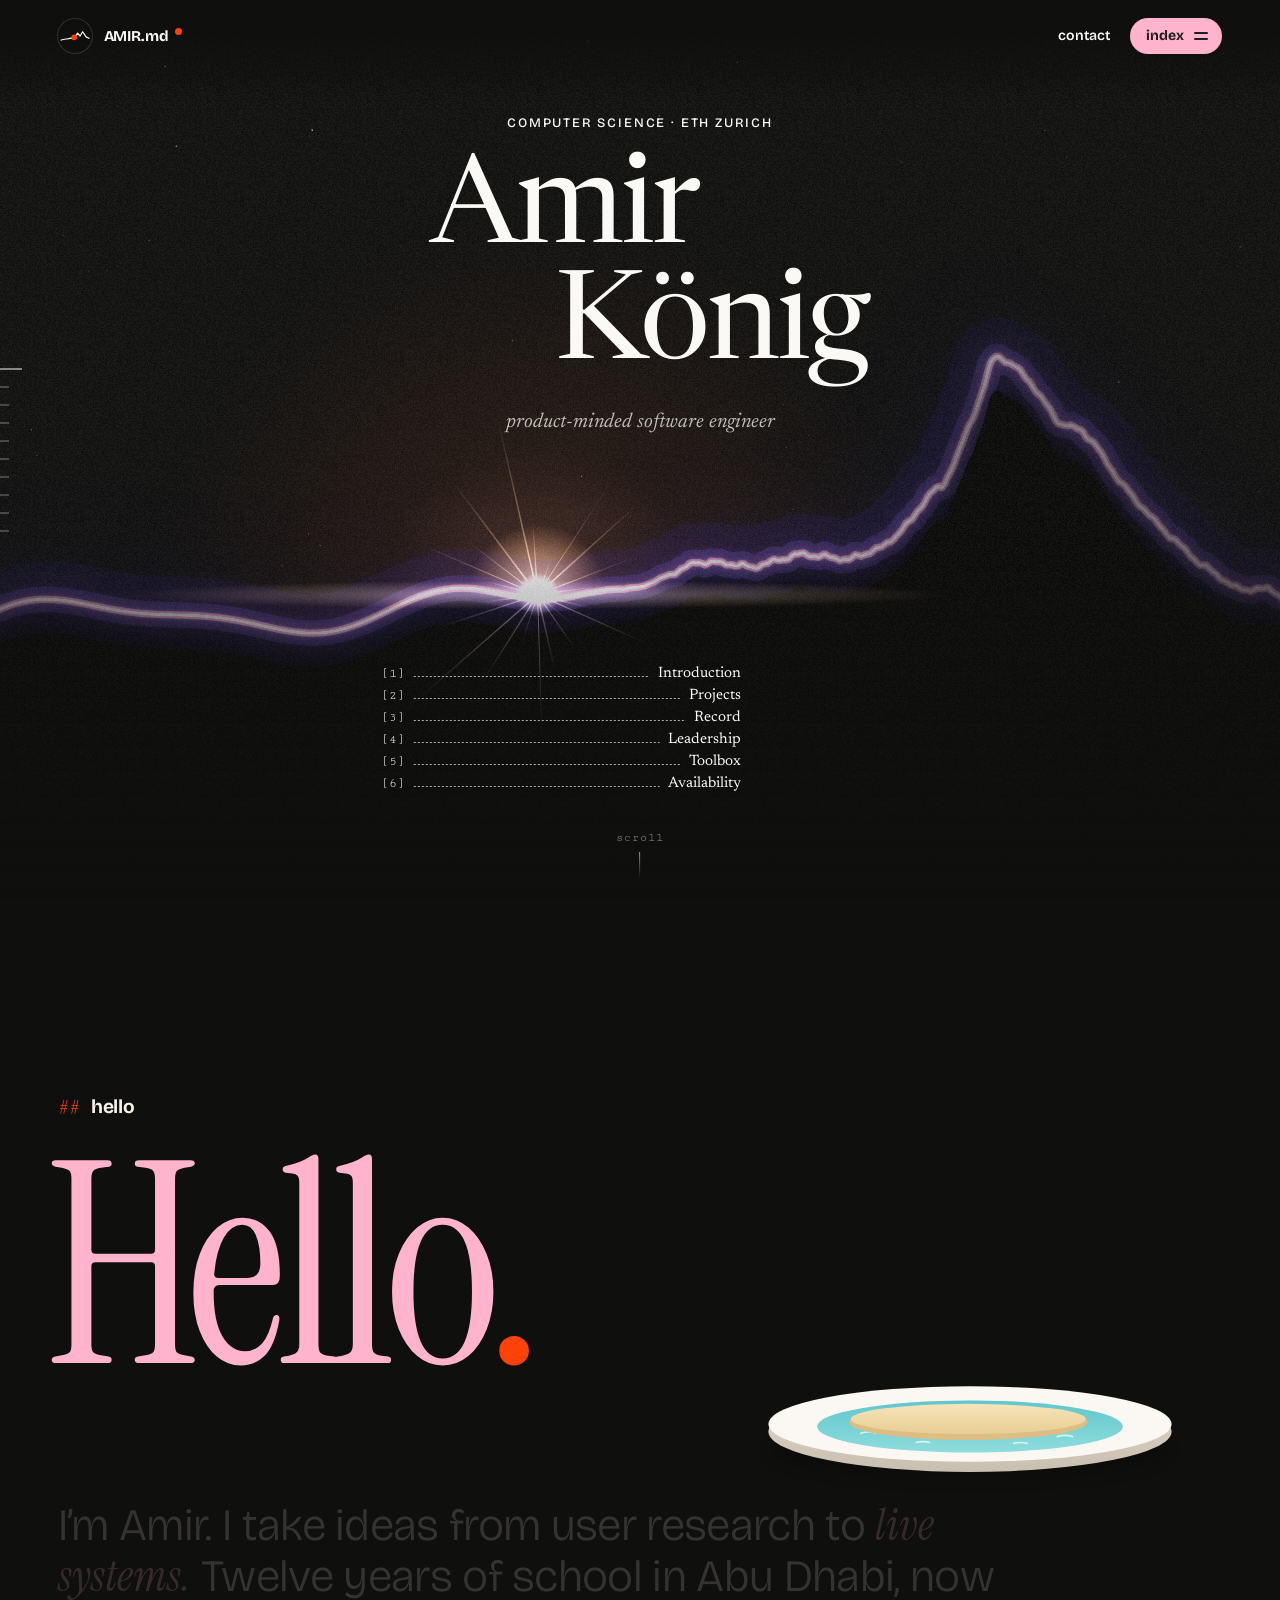
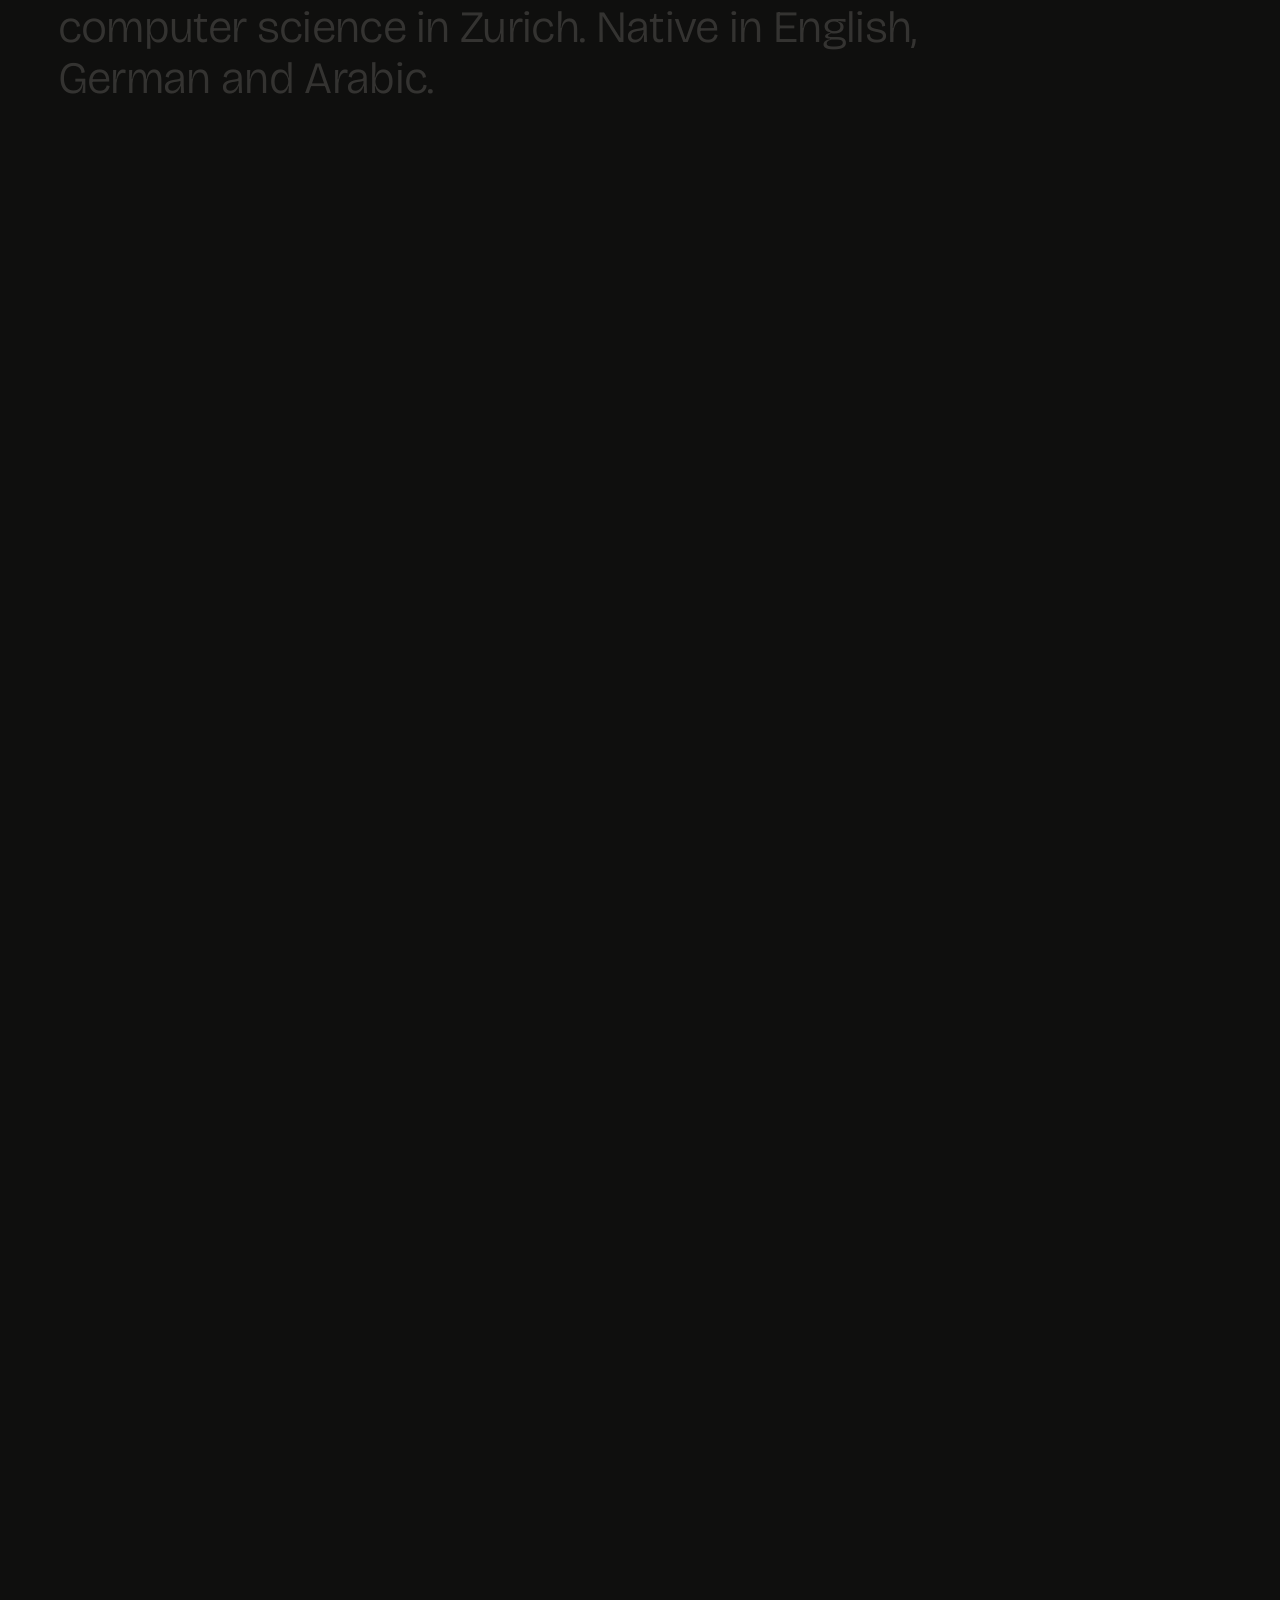
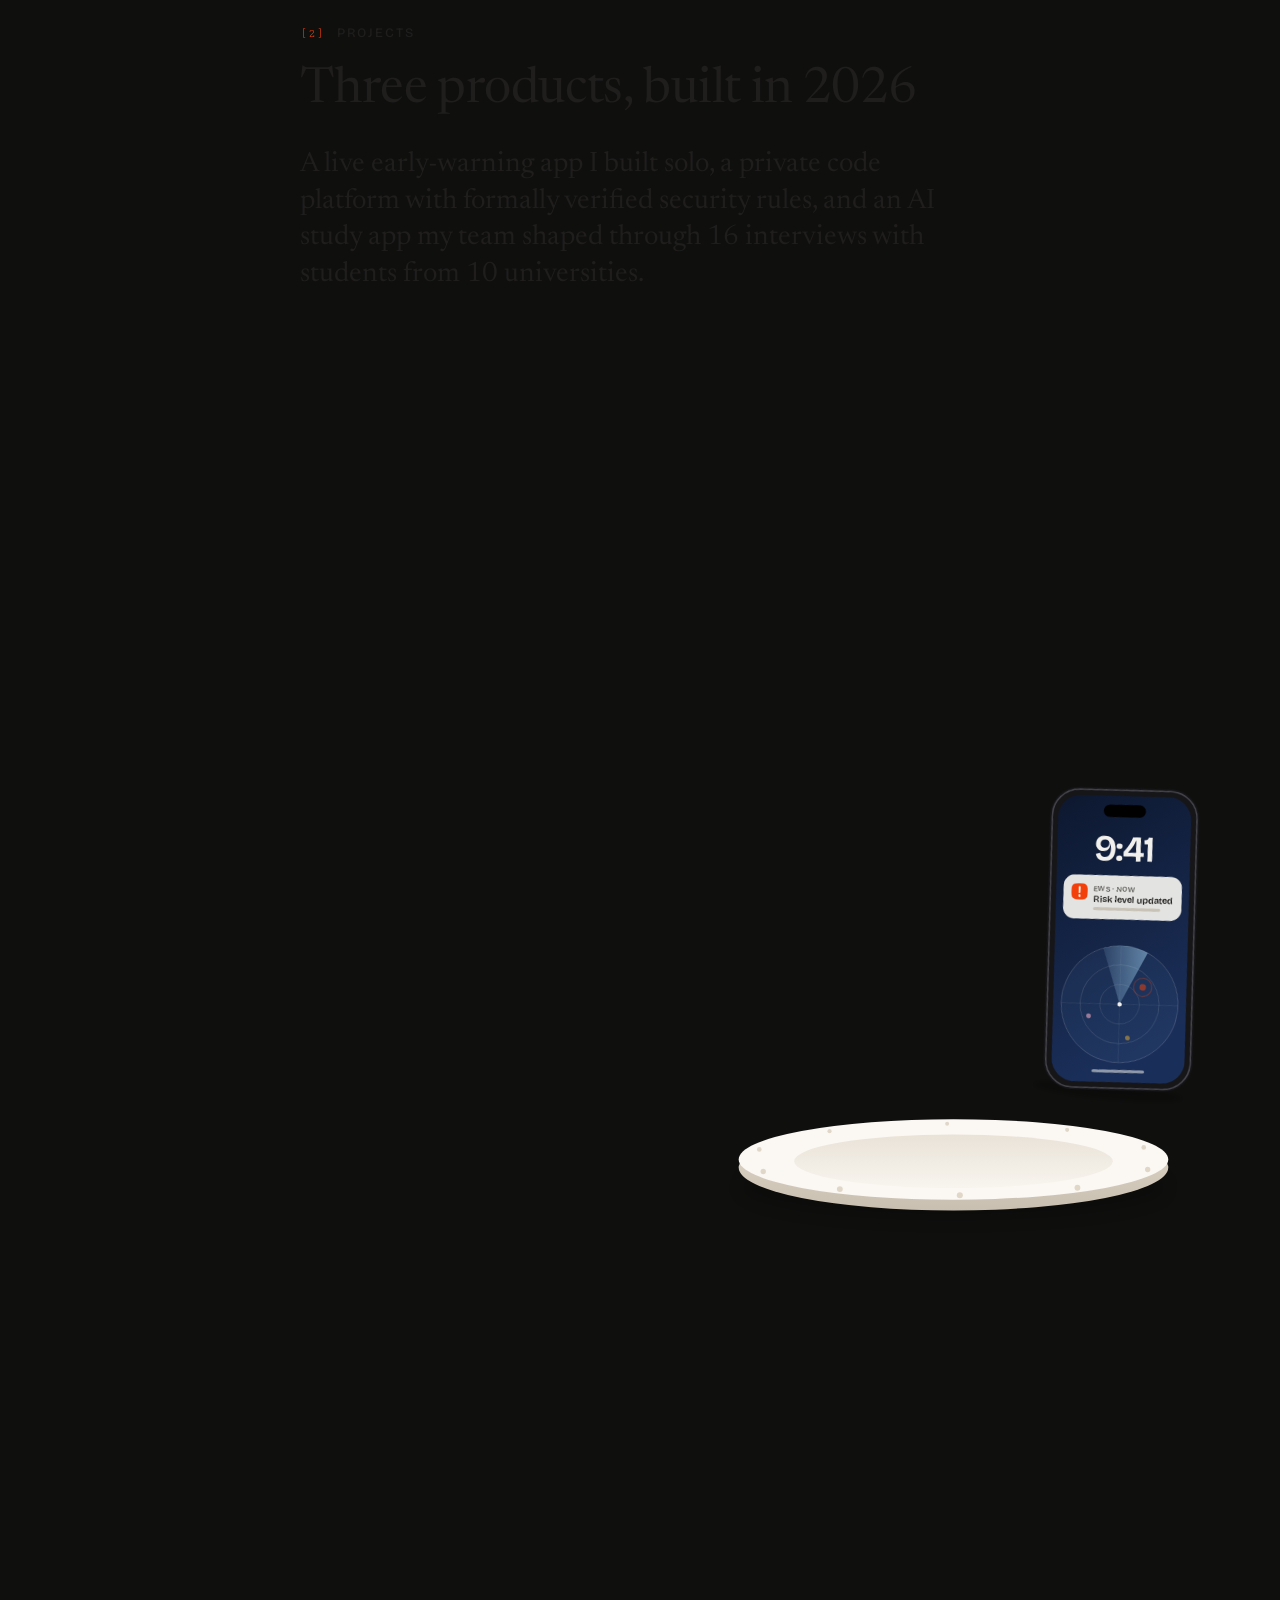
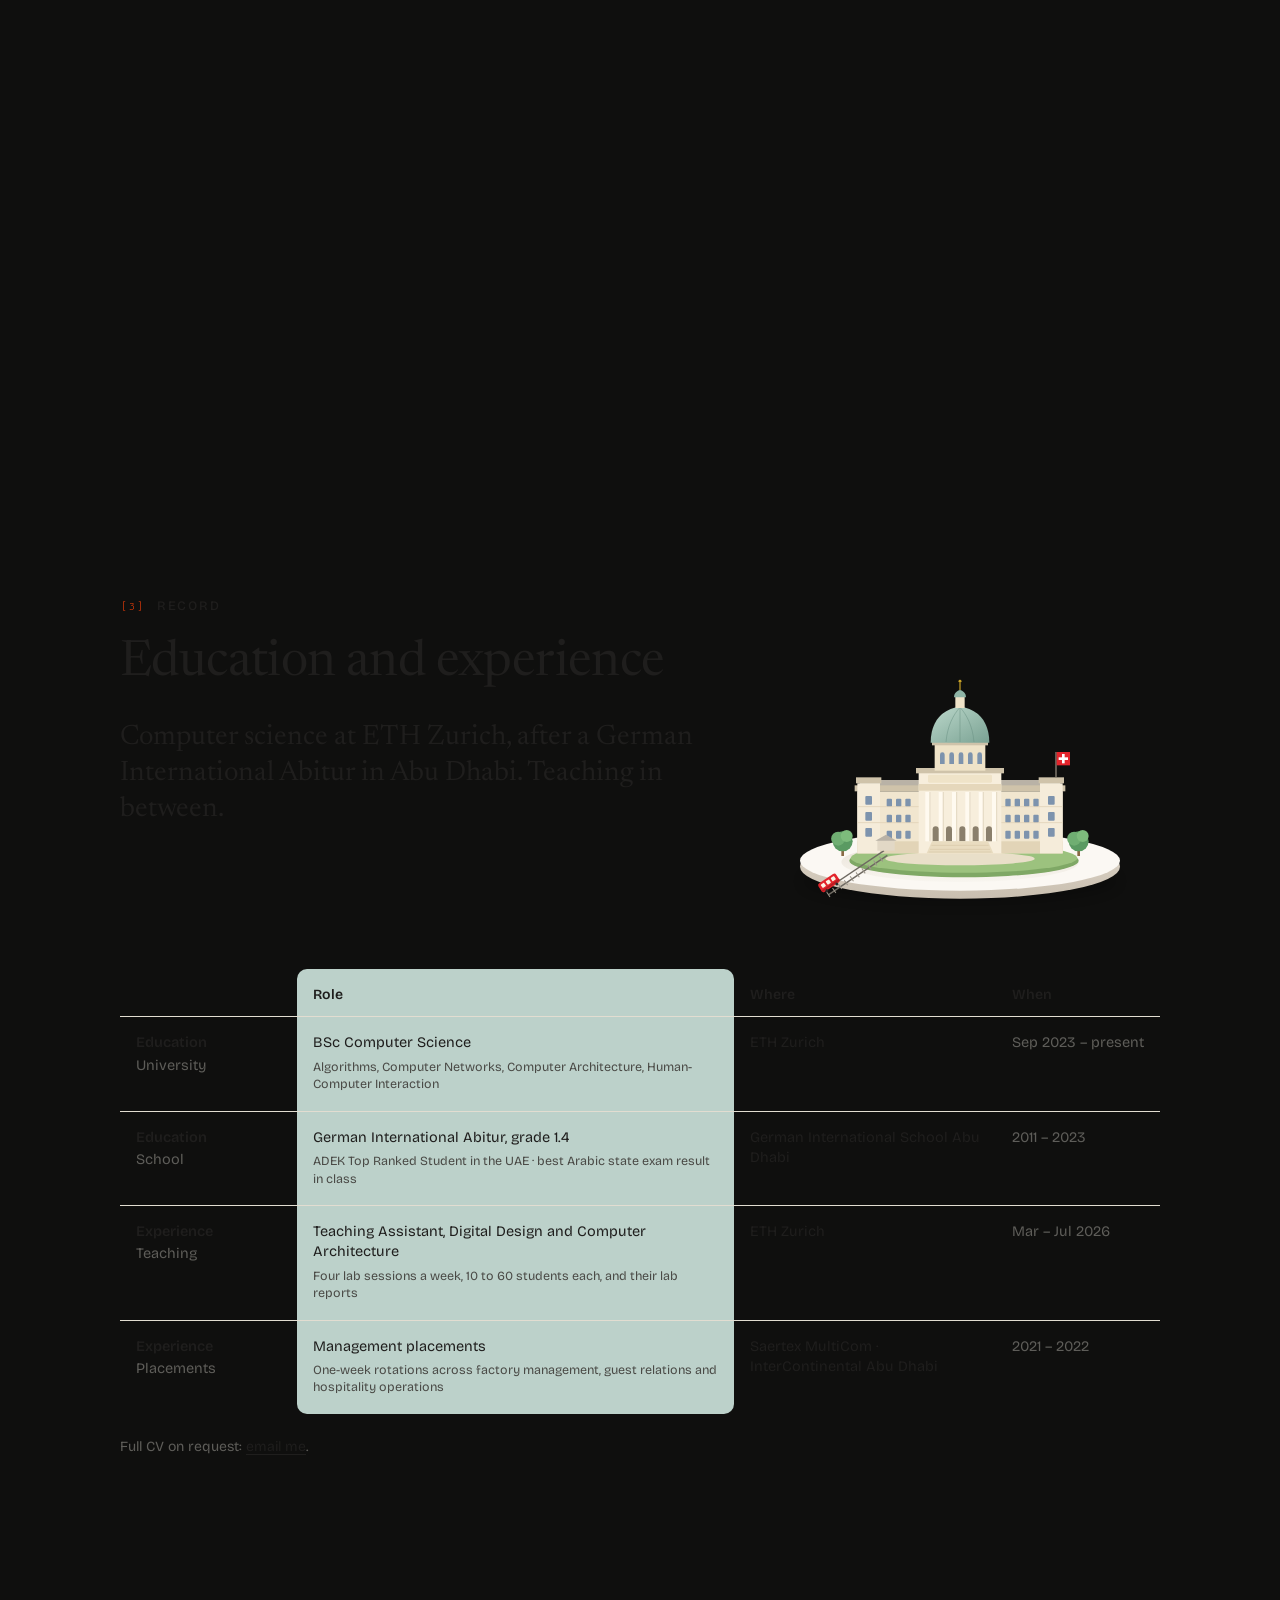
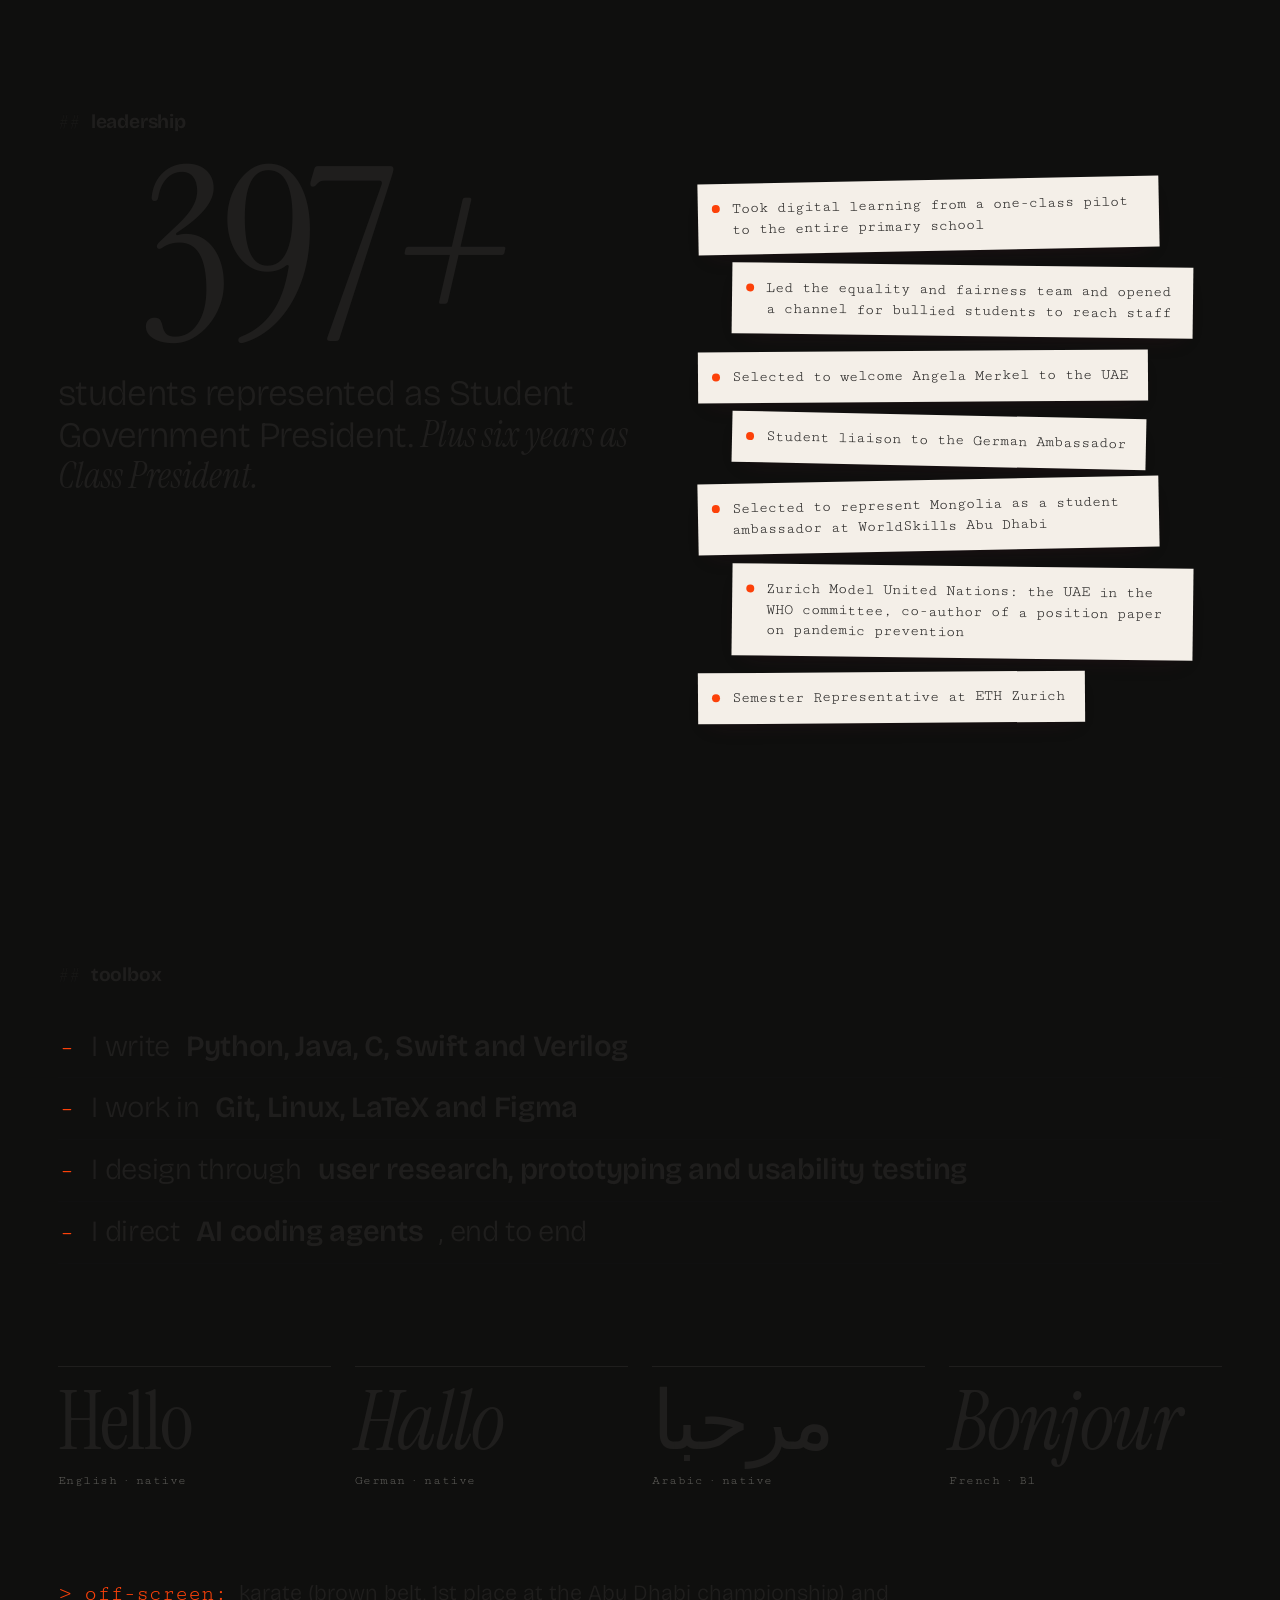
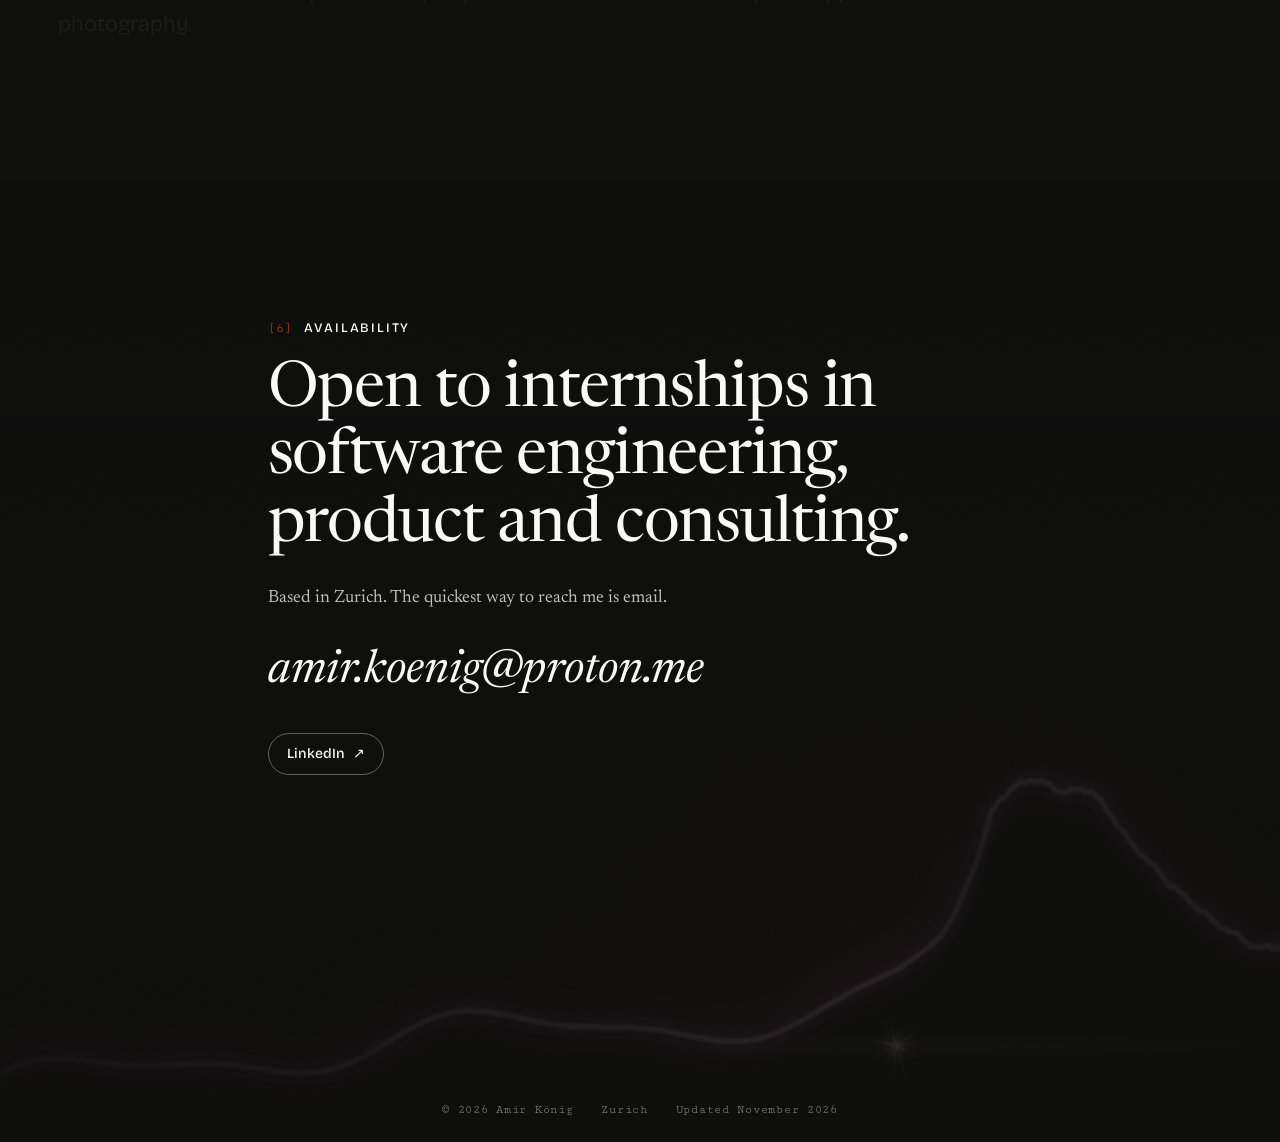
==== commit 08b240ae: "Add the Matterhorn, an Abu Dhabi skyline and ETH - Hero ridge: the mountain side is now the Matterho" ====
--- a/index.html
+++ b/index.html
@@ -15,7 +15,7 @@
   <link rel="preconnect" href="https://fonts.googleapis.com">
   <link rel="preconnect" href="https://fonts.gstatic.com" crossorigin>
   <link rel="stylesheet" href="https://fonts.googleapis.com/css2?family=Bricolage+Grotesque:opsz,wght@12..96,300..800&family=Cutive+Mono&family=Instrument+Serif:ital@0;1&family=Newsreader:ital,opsz,wght@0,6..72,300..600;1,6..72,300..600&display=swap">
-  <link rel="stylesheet" href="assets/site.css?v=3">
+  <link rel="stylesheet" href="assets/site.css?v=4">
   <script type="application/ld+json">
   {
     "@context": "https://schema.org",
@@ -228,6 +228,7 @@
       <div class="pin-stage">
         <p class="md-h"><span class="hash">##</span> hello</p>
         <h2 class="hello-big">Hello<span class="dot">.</span></h2>
+        <figure class="ad-art"><svg viewBox="0 0 600 560" role="img" aria-label="Abu Dhabi on a plate: Etihad Towers, Nation Towers, Capital Gate, the round Aldar headquarters and the Grand Mosque"><defs><linearGradient id="adGlass" x1="0" y1="0" x2="0" y2="1"><stop offset="0" stop-color="#d9f0fb"/><stop offset="1" stop-color="#8fbfe6"/></linearGradient><linearGradient id="adGlassSh" x1="0" y1="0" x2="0" y2="1"><stop offset="0" stop-color="#9cc8ea"/><stop offset="1" stop-color="#5f8fca"/></linearGradient><linearGradient id="adTeal" x1="0" y1="0" x2="1" y2="1"><stop offset="0" stop-color="#c9eef2"/><stop offset="1" stop-color="#6cb7cf"/></linearGradient><linearGradient id="adDiscG" x1="0" y1="0" x2="1" y2="1"><stop offset="0" stop-color="#eef4f8"/><stop offset="1" stop-color="#9db6cd"/></linearGradient><linearGradient id="adSand" x1="0" y1="0" x2="0" y2="1"><stop offset="0" stop-color="#f6e4b9"/><stop offset="1" stop-color="#e8cd95"/></linearGradient><linearGradient id="adWater" x1="0" y1="0" x2="0" y2="1"><stop offset="0" stop-color="#5fc7cc"/><stop offset="1" stop-color="#8fdcdc"/></linearGradient><clipPath id="adCG"><path d="M384 468 C386 408 398 352 414 304 L438 309 C424 352 412 410 408 468 Z"/></clipPath><clipPath id="adAld"><circle cx="374" cy="440" r="39"/></clipPath></defs><g class="ad-sun"><circle cx="474" cy="198" r="44" fill="#fc4109" opacity=".22"/><circle cx="474" cy="198" r="28" fill="#fc4109"/></g><use href="#plate"/><ellipse cx="300" cy="484" rx="182" ry="31" fill="url(#adWater)"/><path d="M170 492 q9 -3 18 0 M404 496 q9 -3 18 0 M236 503 q8 -2 16 0 M352 504 q8 -2 16 0" stroke="#eafcfb" stroke-opacity=".8" stroke-width="2" fill="none" stroke-linecap="round"/><ellipse cx="298" cy="479" rx="142" ry="21" fill="#dcbd84"/><ellipse cx="298" cy="475" rx="140" ry="18" fill="url(#adSand)"/><g class="ad-b"><path d="M176 470 V284 C176 266 183 256 189 256 C193.2 256 196 265 196 278 V470 Z" fill="url(#adGlass)"/><path d="M188.4 470 V256.6 C193.2 256 196 265 196 278 V470 Z" fill="url(#adGlassSh)"/><path d="M178 292 H194 M178 303 H194 M178 314 H194 M178 325 H194 M178 336 H194 M178 347 H194 M178 358 H194 M178 369 H194 M178 380 H194 M178 391 H194 M178 402 H194 M178 413 H194 M178 424 H194 M178 435 H194 M178 446 H194 M178 457 H194" stroke="#ffffff" stroke-opacity=".35" stroke-width="1"/><path d="M178.5 286 V470" stroke="#ffffff" stroke-opacity=".6" stroke-width="1.4"/></g><g class="ad-b"><path d="M197 470 V260 C197 242 204 232 210 232 C214.2 232 217 241 217 254 V470 Z" fill="url(#adGlass)"/><path d="M209.4 470 V232.6 C214.2 232 217 241 217 254 V470 Z" fill="url(#adGlassSh)"/><path d="M199 268 H215 M199 279 H215 M199 290 H215 M199 301 H215 M199 312 H215 M199 323 H215 M199 334 H215 M199 345 H215 M199 356 H215 M199 367 H215 M199 378 H215 M199 389 H215 M199 400 H215 M199 411 H215 M199 422 H215 M199 433 H215 M199 444 H215 M199 455 H215 M199 466 H215" stroke="#ffffff" stroke-opacity=".35" stroke-width="1"/><path d="M199.5 262 V470" stroke="#ffffff" stroke-opacity=".6" stroke-width="1.4"/></g><g class="ad-b"><path d="M218 470 V274 C218 256 225.3 246 231.7 246 C236.1 246 239 255 239 268 V470 Z" fill="url(#adGlass)"/><path d="M231 470 V246.6 C236.1 246 239 255 239 268 V470 Z" fill="url(#adGlassSh)"/><path d="M220 282 H237 M220 293 H237 M220 304 H237 M220 315 H237 M220 326 H237 M220 337 H237 M220 348 H237 M220 359 H237 M220 370 H237 M220 381 H237 M220 392 H237 M220 403 H237 M220 414 H237 M220 425 H237 M220 436 H237 M220 447 H237 M220 458 H237" stroke="#ffffff" stroke-opacity=".35" stroke-width="1"/><path d="M220.5 276 V470" stroke="#ffffff" stroke-opacity=".6" stroke-width="1.4"/></g><g class="ad-b"><path d="M240 470 V296 C240 278 247 268 253 268 C257.2 268 260 277 260 290 V470 Z" fill="url(#adGlass)"/><path d="M252.4 470 V268.6 C257.2 268 260 277 260 290 V470 Z" fill="url(#adGlassSh)"/><path d="M242 304 H258 M242 315 H258 M242 326 H258 M242 337 H258 M242 348 H258 M242 359 H258 M242 370 H258 M242 381 H258 M242 392 H258 M242 403 H258 M242 414 H258 M242 425 H258 M242 436 H258 M242 447 H258 M242 458 H258" stroke="#ffffff" stroke-opacity=".35" stroke-width="1"/><path d="M242.5 298 V470" stroke="#ffffff" stroke-opacity=".6" stroke-width="1.4"/></g><g class="ad-b"><path d="M261 470 V314 C261 296 267.6 286 273.4 286 C277.3 286 280 295 280 308 V470 Z" fill="url(#adGlass)"/><path d="M272.8 470 V286.6 C277.3 286 280 295 280 308 V470 Z" fill="url(#adGlassSh)"/><path d="M263 322 H278 M263 333 H278 M263 344 H278 M263 355 H278 M263 366 H278 M263 377 H278 M263 388 H278 M263 399 H278 M263 410 H278 M263 421 H278 M263 432 H278 M263 443 H278 M263 454 H278 M263 465 H278" stroke="#ffffff" stroke-opacity=".35" stroke-width="1"/><path d="M263.5 316 V470" stroke="#ffffff" stroke-opacity=".6" stroke-width="1.4"/></g><g class="ad-b"><path d="M294 470 V236 L320 222 V470 Z" fill="#fbf7ef"/><path d="M310 470 V227.4 L320 222 V470 Z" fill="#e4dccd"/><path d="M298 238 V470 M303 238 V470 M308 238 V470 M313 238 V470" stroke="#cdbfa5" stroke-opacity=".55" stroke-width="1"/><path d="M334 470 V240 L360 254 V470 Z" fill="#fbf7ef"/><path d="M350 470 V248.6 L360 254 V470 Z" fill="#e4dccd"/><path d="M338 256 V470 M343 256 V470 M348 256 V470 M353 256 V470" stroke="#cdbfa5" stroke-opacity=".55" stroke-width="1"/><rect x="320" y="258" width="14" height="11" fill="#fbf7ef"/><path d="M321 263.5 H333" stroke="#9cc8ea" stroke-width="2"/></g><g class="ad-b"><path d="M384 468 C386 408 398 352 414 304 L438 309 C424 352 412 410 408 468 Z" fill="url(#adTeal)"/><g clip-path="url(#adCG)"><path d="M294 470 L374 300 M536 470 L456 300 M305 470 L385 300 M525 470 L445 300 M316 470 L396 300 M514 470 L434 300 M327 470 L407 300 M503 470 L423 300 M338 470 L418 300 M492 470 L412 300 M349 470 L429 300 M481 470 L401 300 M360 470 L440 300 M470 470 L390 300 M371 470 L451 300 M459 470 L379 300 M382 470 L462 300 M448 470 L368 300 M393 470 L473 300 M437 470 L357 300 M404 470 L484 300 M426 470 L346 300 M415 470 L495 300 M415 470 L335 300 M426 470 L506 300 M404 470 L324 300 M437 470 L517 300 M393 470 L313 300 M448 470 L528 300 M382 470 L302 300 M459 470 L539 300 M371 470 L291 300 M470 470 L550 300 M360 470 L280 300 M481 470 L561 300 M349 470 L269 300" stroke="#ffffff" stroke-opacity=".55" stroke-width="1"/></g><path d="M406 424 C418 414 432 416 442 428 C430 423 419 424 408 432 Z" fill="#ffffff" fill-opacity=".92"/></g><g class="ad-b"><rect x="178" y="424" width="6" height="52" fill="#fbf7ef"/><rect x="181.0" y="424" width="3.0" height="52" fill="#e4dccd"/><rect x="176.5" y="444" width="9" height="3" fill="#e4dccd"/><rect x="176.5" y="468" width="9" height="3" fill="#e4dccd"/><path d="M177.5 424 L181.0 411 L184.5 424 Z" fill="#f2b632"/><rect x="250" y="424" width="6" height="52" fill="#fbf7ef"/><rect x="253.0" y="424" width="3.0" height="52" fill="#e4dccd"/><rect x="248.5" y="444" width="9" height="3" fill="#e4dccd"/><rect x="248.5" y="468" width="9" height="3" fill="#e4dccd"/><path d="M249.5 424 L253.0 411 L256.5 424 Z" fill="#f2b632"/><rect x="158" y="471" width="126" height="16" rx="2" fill="#fbf7ef"/><rect x="158" y="483" width="126" height="4" fill="#e4dccd"/><path d="M166 484 v-6 a3 3 0 0 1 6 0 v6 Z M177 484 v-6 a3 3 0 0 1 6 0 v6 Z M188 484 v-6 a3 3 0 0 1 6 0 v6 Z M199 484 v-6 a3 3 0 0 1 6 0 v6 Z M210 484 v-6 a3 3 0 0 1 6 0 v6 Z M221 484 v-6 a3 3 0 0 1 6 0 v6 Z M232 484 v-6 a3 3 0 0 1 6 0 v6 Z M243 484 v-6 a3 3 0 0 1 6 0 v6 Z M254 484 v-6 a3 3 0 0 1 6 0 v6 Z M265 484 v-6 a3 3 0 0 1 6 0 v6 Z M276 484 v-6 a3 3 0 0 1 6 0 v6 Z" fill="#d9cfbd"/><rect x="179" y="464" width="18" height="8" fill="#fbf7ef"/><path d="M178 464 C178 452 184 448 188 446 C192 448 198 452 198 464 Z" fill="#fbf7ef"/><path d="M188 464 V446 C192 448 198 452 198 464 Z" fill="#e4dccd"/><path d="M188 446 V439" stroke="#f2b632" stroke-width="1.6"/><rect x="245" y="464" width="18" height="8" fill="#fbf7ef"/><path d="M244 464 C244 452 250 448 254 446 C258 448 264 452 264 464 Z" fill="#fbf7ef"/><path d="M254 464 V446 C258 448 264 452 264 464 Z" fill="#e4dccd"/><path d="M254 446 V439" stroke="#f2b632" stroke-width="1.6"/><rect x="205" y="452" width="32" height="20" fill="#fbf7ef"/><path d="M209 466 v-7 a2.5 2.5 0 0 1 5 0 v7 Z M219 466 v-7 a2.5 2.5 0 0 1 5 0 v7 Z M229 466 v-7 a2.5 2.5 0 0 1 5 0 v7 Z" fill="#d9cfbd"/><path d="M201 454 C197 432 211 422 221 410 C231 422 245 432 241 454 Z" fill="#fbf7ef"/><path d="M221 454 V410 C231 422 245 432 241 454 Z" fill="#e4dccd"/><path d="M221 410 V397" stroke="#f2b632" stroke-width="2"/><circle cx="221" cy="395" r="2.4" fill="#f2b632"/><rect x="156" y="398" width="7" height="78" fill="#fbf7ef"/><rect x="159.5" y="398" width="3.5" height="78" fill="#e4dccd"/><rect x="154.5" y="418" width="10" height="3" fill="#e4dccd"/><rect x="154.5" y="442" width="10" height="3" fill="#e4dccd"/><path d="M155.5 398 L159.5 385 L163.5 398 Z" fill="#f2b632"/><rect x="279" y="398" width="7" height="78" fill="#fbf7ef"/><rect x="282.5" y="398" width="3.5" height="78" fill="#e4dccd"/><rect x="277.5" y="418" width="10" height="3" fill="#e4dccd"/><rect x="277.5" y="442" width="10" height="3" fill="#e4dccd"/><path d="M278.5 398 L282.5 385 L286.5 398 Z" fill="#f2b632"/></g><g class="ad-b"><path d="M298 492 Q302 477.0 299 462" stroke="#9a7448" stroke-width="3.4" fill="none" stroke-linecap="round"/><path d="M299 462 Q310 459 321 468 Q308.9 465 299 462 Z" fill="#3f9a6b"/><path d="M299 462 Q288 459 277 468 Q289.1 465 299 462 Z" fill="#3f9a6b"/><path d="M299 462 Q307.5 444 316 453 Q306.6 450 299 462 Z" fill="#57b07d"/><path d="M299 462 Q290.5 444 282 453 Q291.4 450 299 462 Z" fill="#57b07d"/><path d="M299 462 Q300 437 301 446 Q299.9 443 299 462 Z" fill="#4ea676"/></g><g class="ad-b"><rect x="354" y="478" width="40" height="9" rx="2" fill="#e8e0d0"/><circle cx="374" cy="440" r="39" fill="url(#adDiscG)"/><g clip-path="url(#adAld)"><path d="M244 500 L364 380 M504 500 L384 380 M254 500 L374 380 M494 500 L374 380 M264 500 L384 380 M484 500 L364 380 M274 500 L394 380 M474 500 L354 380 M284 500 L404 380 M464 500 L344 380 M294 500 L414 380 M454 500 L334 380 M304 500 L424 380 M444 500 L324 380 M314 500 L434 380 M434 500 L314 380 M324 500 L444 380 M424 500 L304 380 M334 500 L454 380 M414 500 L294 380 M344 500 L464 380 M404 500 L284 380 M354 500 L474 380 M394 500 L274 380 M364 500 L484 380 M384 500 L264 380 M374 500 L494 380 M374 500 L254 380 M384 500 L504 380 M364 500 L244 380" stroke="#ffffff" stroke-opacity=".75" stroke-width="1.2"/></g><circle cx="374" cy="440" r="39" fill="none" stroke="#6f8eab" stroke-width="3"/><path d="M350 418 A33 33 0 0 1 380 407" stroke="#ffffff" stroke-opacity=".9" stroke-width="3" fill="none" stroke-linecap="round"/></g><g class="ad-b"><path d="M420 488 Q424 475.5 421 463" stroke="#9a7448" stroke-width="3.4" fill="none" stroke-linecap="round"/><path d="M421 463 Q432 460 443 469 Q430.9 466 421 463 Z" fill="#3f9a6b"/><path d="M421 463 Q410 460 399 469 Q411.1 466 421 463 Z" fill="#3f9a6b"/><path d="M421 463 Q429.5 445 438 454 Q428.6 451 421 463 Z" fill="#57b07d"/><path d="M421 463 Q412.5 445 404 454 Q413.4 451 421 463 Z" fill="#57b07d"/><path d="M421 463 Q422 438 423 447 Q421.9 444 421 463 Z" fill="#4ea676"/></g><g class="ad-plane" transform="translate(432 470) rotate(-4)"><path d="M-2 -1 L-11 -13 L-7 -13 L7 -1 Z" fill="#e4dccd"/><path d="M-17 0 C-17 -3 -13 -4.5 -7 -4.5 H12 C17 -4.5 21 -2.5 21 0 C21 2.5 17 3.5 12 3.5 H-7 C-13 3.5 -17 2.5 -17 0 Z" fill="#faf9f5"/><path d="M-15 -1 L-19 -10 L-15.5 -10 L-10 -2 Z" fill="#fc4109"/><path d="M-2 1 L-10 12 L-6 12 L7 1 Z" fill="#faf9f5" stroke="#e4dccd" stroke-width=".8"/><path d="M-6 -1.3 H11" stroke="#1d3fbf" stroke-width="1.6" stroke-dasharray="1.6 2.2"/></g></svg></figure>
         <p class="hello-copy" data-words>I’m Amir. I take ideas from user research to <em>live systems.</em> Twelve years of school in Abu Dhabi, now computer science in Zurich. Native in English, German and Arabic.</p>
       </div>
     </section>
@@ -309,10 +310,13 @@
 
     <!-- [3] Record -->
     <section class="reading" id="record" data-bg="#faf9f5" data-tone="dark" data-label="record" data-name="Record" data-hash="##">
+      <div class="record-head">
       <div class="col">
         <p class="eyebrow-n rv"><span class="num">[3]</span> Record</p>
         <h2 class="rv">Education and experience</h2>
         <p class="lede rv">Computer science at ETH Zurich, after a German International Abitur in Abu Dhabi. Teaching in between.</p>
+      </div>
+      <figure class="eth-art rv"><svg viewBox="0 0 600 560" role="img" aria-label="The ETH Zurich main building with its dome on a plate, and the red Polybahn climbing up to it"><defs><linearGradient id="ethDome" x1="0" y1="0" x2="1" y2="1"><stop offset="0" stop-color="#bcd8cb"/><stop offset="1" stop-color="#7aa293"/></linearGradient></defs><use href="#plate"/><ellipse cx="306" cy="481" rx="172" ry="25" fill="#7fa865"/><ellipse cx="306" cy="477" rx="170" ry="22" fill="#9cc27e"/><ellipse cx="300" cy="478" rx="112" ry="10" fill="#e9dfc9"/><g class="eth-b"><rect x="122" y="458" width="4" height="16" fill="#8a6a45"/><circle cx="124" cy="452" r="15" fill="#5a9a62"/><circle cx="117.2" cy="448" r="10.5" fill="#6fae72"/><circle cx="130.0" cy="444" r="9.0" fill="#7dbb7c"/><rect x="476" y="458" width="4" height="16" fill="#8a6a45"/><circle cx="478" cy="452" r="15" fill="#5a9a62"/><circle cx="471.2" cy="448" r="10.5" fill="#6fae72"/><circle cx="484.0" cy="444" r="9.0" fill="#7dbb7c"/><path d="M146 370 L153 360 H447 L454 370 Z" fill="#b9b2a6"/><rect x="142" y="368" width="316" height="9" fill="#cfc3aa"/><rect x="146" y="377" width="308" height="93" fill="#f1e6cf"/><rect x="146" y="452" width="308" height="18" fill="#e2d4b7"/><rect x="144" y="356" width="38" height="9" fill="#cfc3aa"/><rect x="146" y="365" width="34" height="105" fill="#f5ecda"/><rect x="158" y="384" width="10" height="13" rx="1.5" fill="#7d93ad"/><rect x="158" y="408" width="10" height="13" rx="1.5" fill="#7d93ad"/><rect x="158" y="432" width="10" height="13" rx="1.5" fill="#7d93ad"/><rect x="418" y="356" width="38" height="9" fill="#cfc3aa"/><rect x="420" y="365" width="34" height="105" fill="#f5ecda"/><rect x="432" y="384" width="10" height="13" rx="1.5" fill="#7d93ad"/><rect x="432" y="408" width="10" height="13" rx="1.5" fill="#7d93ad"/><rect x="432" y="432" width="10" height="13" rx="1.5" fill="#7d93ad"/><rect x="190" y="388" width="8" height="12" rx="1.5" fill="#7d93ad"/><rect x="204" y="388" width="8" height="12" rx="1.5" fill="#7d93ad"/><rect x="218" y="388" width="8" height="12" rx="1.5" fill="#7d93ad"/><rect x="368" y="388" width="8" height="12" rx="1.5" fill="#7d93ad"/><rect x="382" y="388" width="8" height="12" rx="1.5" fill="#7d93ad"/><rect x="396" y="388" width="8" height="12" rx="1.5" fill="#7d93ad"/><rect x="410" y="388" width="8" height="12" rx="1.5" fill="#7d93ad"/><rect x="190" y="412" width="8" height="12" rx="1.5" fill="#7d93ad"/><rect x="204" y="412" width="8" height="12" rx="1.5" fill="#7d93ad"/><rect x="218" y="412" width="8" height="12" rx="1.5" fill="#7d93ad"/><rect x="368" y="412" width="8" height="12" rx="1.5" fill="#7d93ad"/><rect x="382" y="412" width="8" height="12" rx="1.5" fill="#7d93ad"/><rect x="396" y="412" width="8" height="12" rx="1.5" fill="#7d93ad"/><rect x="410" y="412" width="8" height="12" rx="1.5" fill="#7d93ad"/><rect x="190" y="436" width="8" height="12" rx="1.5" fill="#7d93ad"/><rect x="204" y="436" width="8" height="12" rx="1.5" fill="#7d93ad"/><rect x="218" y="436" width="8" height="12" rx="1.5" fill="#7d93ad"/><rect x="368" y="436" width="8" height="12" rx="1.5" fill="#7d93ad"/><rect x="382" y="436" width="8" height="12" rx="1.5" fill="#7d93ad"/><rect x="396" y="436" width="8" height="12" rx="1.5" fill="#7d93ad"/><rect x="410" y="436" width="8" height="12" rx="1.5" fill="#7d93ad"/><path d="M146 400 H454 M146 424 H454" stroke="#e2d4b7" stroke-width="1.2"/><rect x="238" y="346" width="124" height="124" fill="#f7eedc"/><rect x="234" y="342" width="132" height="8" fill="#cfc3aa"/><rect x="252" y="352" width="96" height="12" rx="2" fill="#efe3c8"/><rect x="238" y="366" width="124" height="10" fill="#e5d7bb"/><rect x="248" y="378" width="8" height="74" fill="#fffaf0"/><rect x="254" y="378" width="2" height="74" fill="#e6dcc6"/><rect x="268" y="378" width="8" height="74" fill="#fffaf0"/><rect x="274" y="378" width="2" height="74" fill="#e6dcc6"/><rect x="288" y="378" width="8" height="74" fill="#fffaf0"/><rect x="294" y="378" width="2" height="74" fill="#e6dcc6"/><rect x="308" y="378" width="8" height="74" fill="#fffaf0"/><rect x="314" y="378" width="2" height="74" fill="#e6dcc6"/><rect x="328" y="378" width="8" height="74" fill="#fffaf0"/><rect x="334" y="378" width="2" height="74" fill="#e6dcc6"/><rect x="348" y="378" width="8" height="74" fill="#fffaf0"/><rect x="354" y="378" width="2" height="74" fill="#e6dcc6"/><path d="M259 452 v-18 a4.5 4.5 0 0 1 9 0 v18 Z" fill="#8a7f6c"/><path d="M279 452 v-18 a4.5 4.5 0 0 1 9 0 v18 Z" fill="#8a7f6c"/><path d="M299 452 v-18 a4.5 4.5 0 0 1 9 0 v18 Z" fill="#8a7f6c"/><path d="M319 452 v-18 a4.5 4.5 0 0 1 9 0 v18 Z" fill="#8a7f6c"/><path d="M339 452 v-18 a4.5 4.5 0 0 1 9 0 v18 Z" fill="#8a7f6c"/><path d="M250 470 L258 452 H342 L350 470 Z" fill="#e9dcc0"/><path d="M255 464 H345 M253 468 H347 M257 458 H343" stroke="#d6c7a8" stroke-width="1"/><rect x="262" y="306" width="76" height="40" fill="#efe3c8"/><rect x="258" y="302" width="84" height="6" fill="#cfc3aa"/><path d="M270 336 v-14 a3.5 3.5 0 0 1 7 0 v14 Z" fill="#7d93ad"/><path d="M284 336 v-14 a3.5 3.5 0 0 1 7 0 v14 Z" fill="#7d93ad"/><path d="M298 336 v-14 a3.5 3.5 0 0 1 7 0 v14 Z" fill="#7d93ad"/><path d="M312 336 v-14 a3.5 3.5 0 0 1 7 0 v14 Z" fill="#7d93ad"/><path d="M326 336 v-14 a3.5 3.5 0 0 1 7 0 v14 Z" fill="#7d93ad"/><path d="M256 304 C256 268 278 252 300 250 C322 252 344 268 344 304 Z" fill="url(#ethDome)"/><path d="M279 303 C281 279 290 262 300 251 M321 303 C319 279 310 262 300 251 M300 251 V303" stroke="#6b9184" stroke-opacity=".55" stroke-width="1.4" fill="none"/><rect x="293" y="235" width="14" height="17" fill="#efe3c8"/><path d="M291 236 C291 229 296 226 300 225 C304 226 309 229 309 236 Z" fill="#8fb5a7"/><path d="M300 225 V214" stroke="#c9a227" stroke-width="1.8"/><circle cx="300" cy="212" r="2.2" fill="#c9a227"/><path d="M444 356 V318" stroke="#8a8378" stroke-width="2"/><rect x="445" y="318" width="20" height="20" fill="#e3242b"/><rect x="453" y="321" width="4" height="14" fill="#ffffff"/><rect x="448" y="326" width="14" height="4" fill="#ffffff"/></g><path d="M98 525 L186 466" stroke="#6f6a62" stroke-width="2.2"/><path d="M103 532 L191 473" stroke="#6f6a62" stroke-width="2.2"/><path d="M100 528 l5 7.4 M108.8 522.1 l5 7.4 M117.6 516.2 l5 7.4 M126.4 510.3 l5 7.4 M135.2 504.4 l5 7.4 M144 498.5 l5 7.4 M152.8 492.6 l5 7.4 M161.6 486.7 l5 7.4 M170.4 480.8 l5 7.4 M179.2 474.9 l5 7.4" stroke="#9b958a" stroke-width="1.6"/><rect x="176" y="450" width="26" height="16" fill="#e2d8c6"/><path d="M173 451 L189 442 L205 451 Z" fill="#b9b2a6"/><g class="poly-car" transform="translate(150 492) rotate(-33.8)"><rect x="-16" y="-17" width="32" height="15" rx="3.5" fill="#e3242b"/><rect x="-12" y="-14" width="6" height="6" rx="1" fill="#fbf3e4"/><rect x="-3" y="-14" width="6" height="6" rx="1" fill="#fbf3e4"/><rect x="6" y="-14" width="6" height="6" rx="1" fill="#fbf3e4"/><rect x="-16" y="-6" width="32" height="2.5" fill="#b81c22"/><circle cx="-9" cy="-1.5" r="2.2" fill="#2a2a2a"/><circle cx="9" cy="-1.5" r="2.2" fill="#2a2a2a"/></g></svg></figure>
       </div>
       <figure class="bench-wrap rv">
         <table class="bench">
@@ -420,6 +424,6 @@
     </ol>
   </div>
 
-  <script src="assets/site.js?v=3" defer></script>
+  <script src="assets/site.js?v=4" defer></script>
 </body>
 </html>
--- a/assets/site.css
+++ b/assets/site.css
@@ -619,6 +619,40 @@
 /* Night falls into the closing section */
 .js .outro .sky { opacity: var(--op, 1); }
 
+/* Abu Dhabi on a plate, beside "Hello." */
+.ad-art { margin: 0; }
+.ad-art svg { width: 100%; height: auto; overflow: visible; }
+.ad-b, .ad-sun { transform-box: fill-box; transform-origin: 50% 100%; }
+@media (min-width: 900px) {
+  .pin-stage {
+    display: grid; align-content: center; column-gap: 3vw;
+    grid-template-columns: minmax(0, 1.1fr) minmax(0, .9fr);
+    grid-template-areas: "h art" "big art" "copy copy";
+  }
+  .pin-stage > .md-h { grid-area: h; align-self: end; }
+  .pin-stage > .hello-big { grid-area: big; align-self: start; }
+  .pin-stage > .ad-art { grid-area: art; align-self: end; justify-self: end; width: min(100%, 56vh); margin-bottom: 1vh; }
+  .pin-stage > .hello-copy { grid-area: copy; }
+}
+@media (max-width: 899px) {
+  .ad-art { order: -1; align-self: center; width: min(76vw, 30svh); margin-bottom: 1vh; }
+  .hello-big { font-size: clamp(96px, 26vw, 160px); }
+}
+
+/* ETH beside the record heading */
+.record-head {
+  max-width: 1040px; margin: 0 auto;
+  display: grid; grid-template-columns: minmax(0, 1fr) minmax(0, 400px);
+  column-gap: clamp(24px, 4vw, 64px); align-items: center;
+}
+.record-head .col { margin: 0; }
+.eth-art { margin: 0; }
+.eth-art svg { width: 100%; height: auto; overflow: visible; }
+@media (max-width: 899px) {
+  .record-head { grid-template-columns: minmax(0, 1fr); }
+  .eth-art { order: -1; width: min(86vw, 380px); margin: 0 auto 8px; }
+}
+
 /* 400+ counts up */
 .count { display: inline-block; text-align: right; }
 
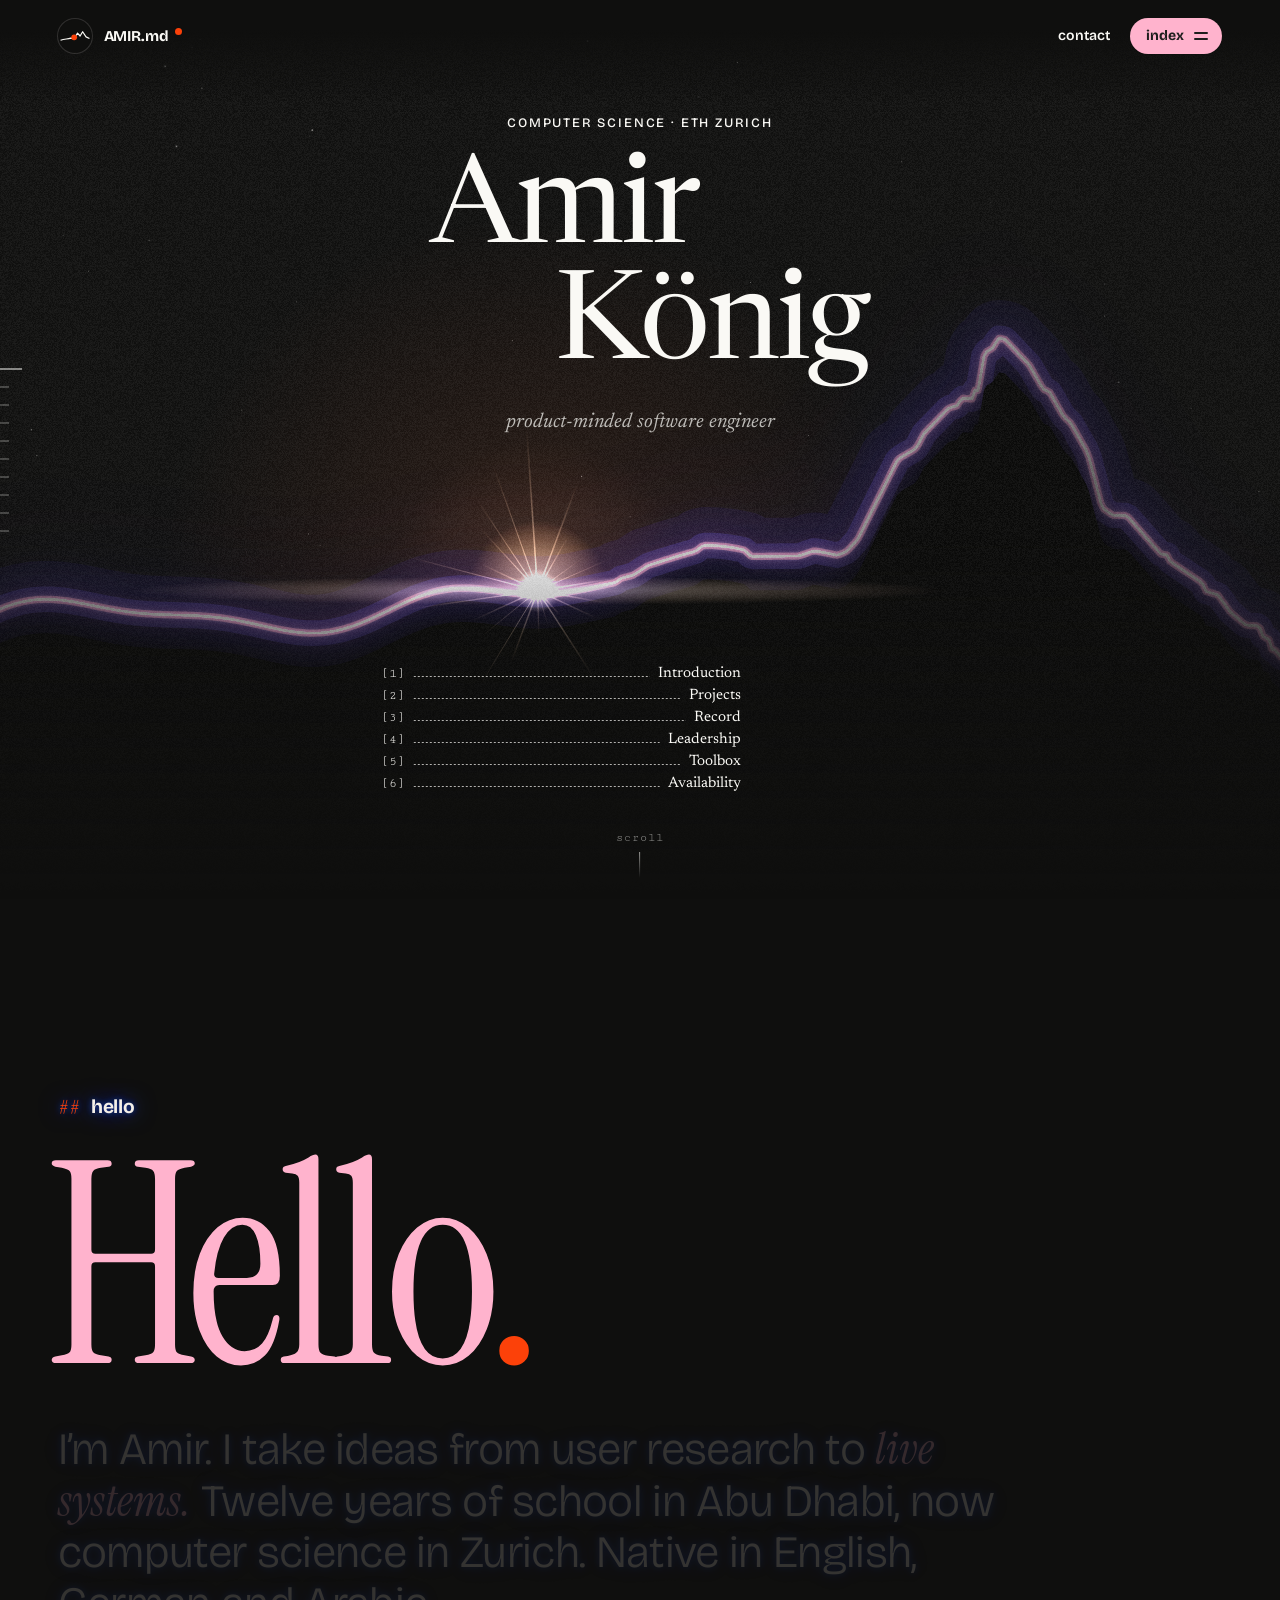
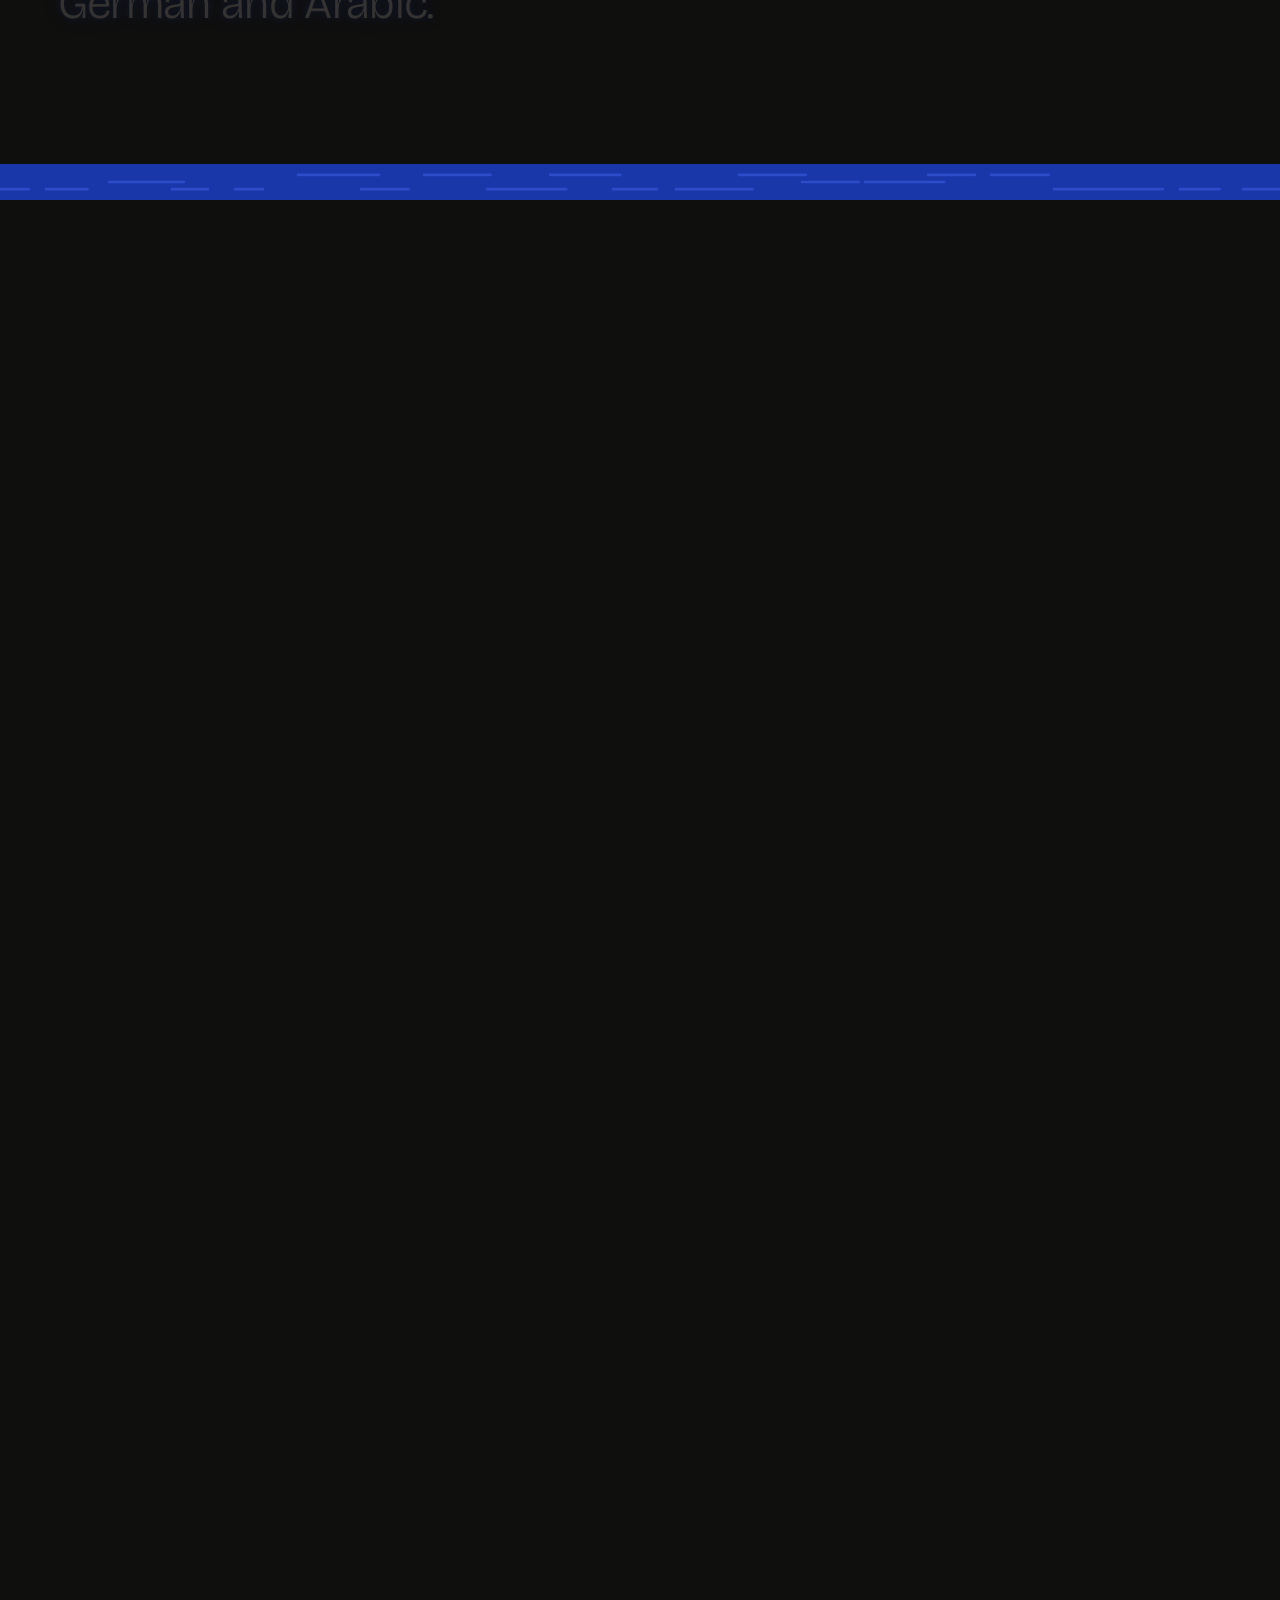
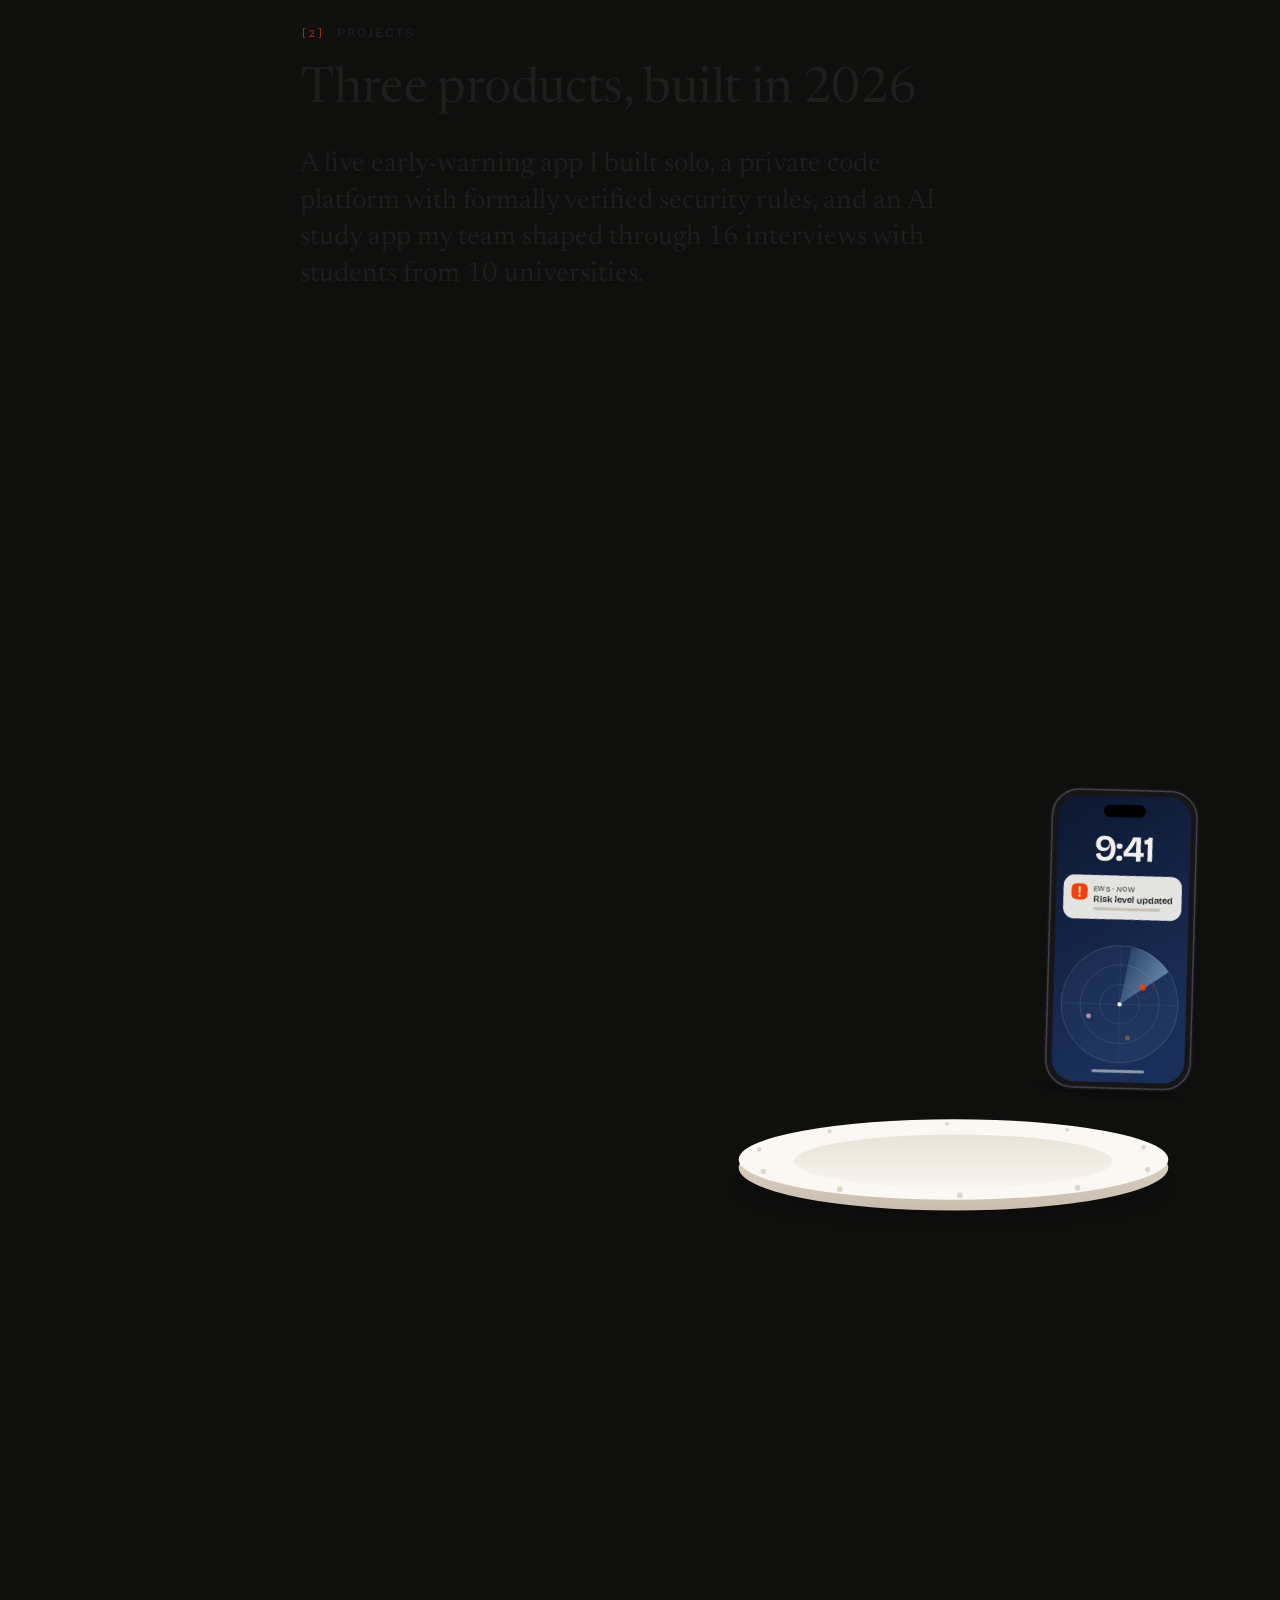
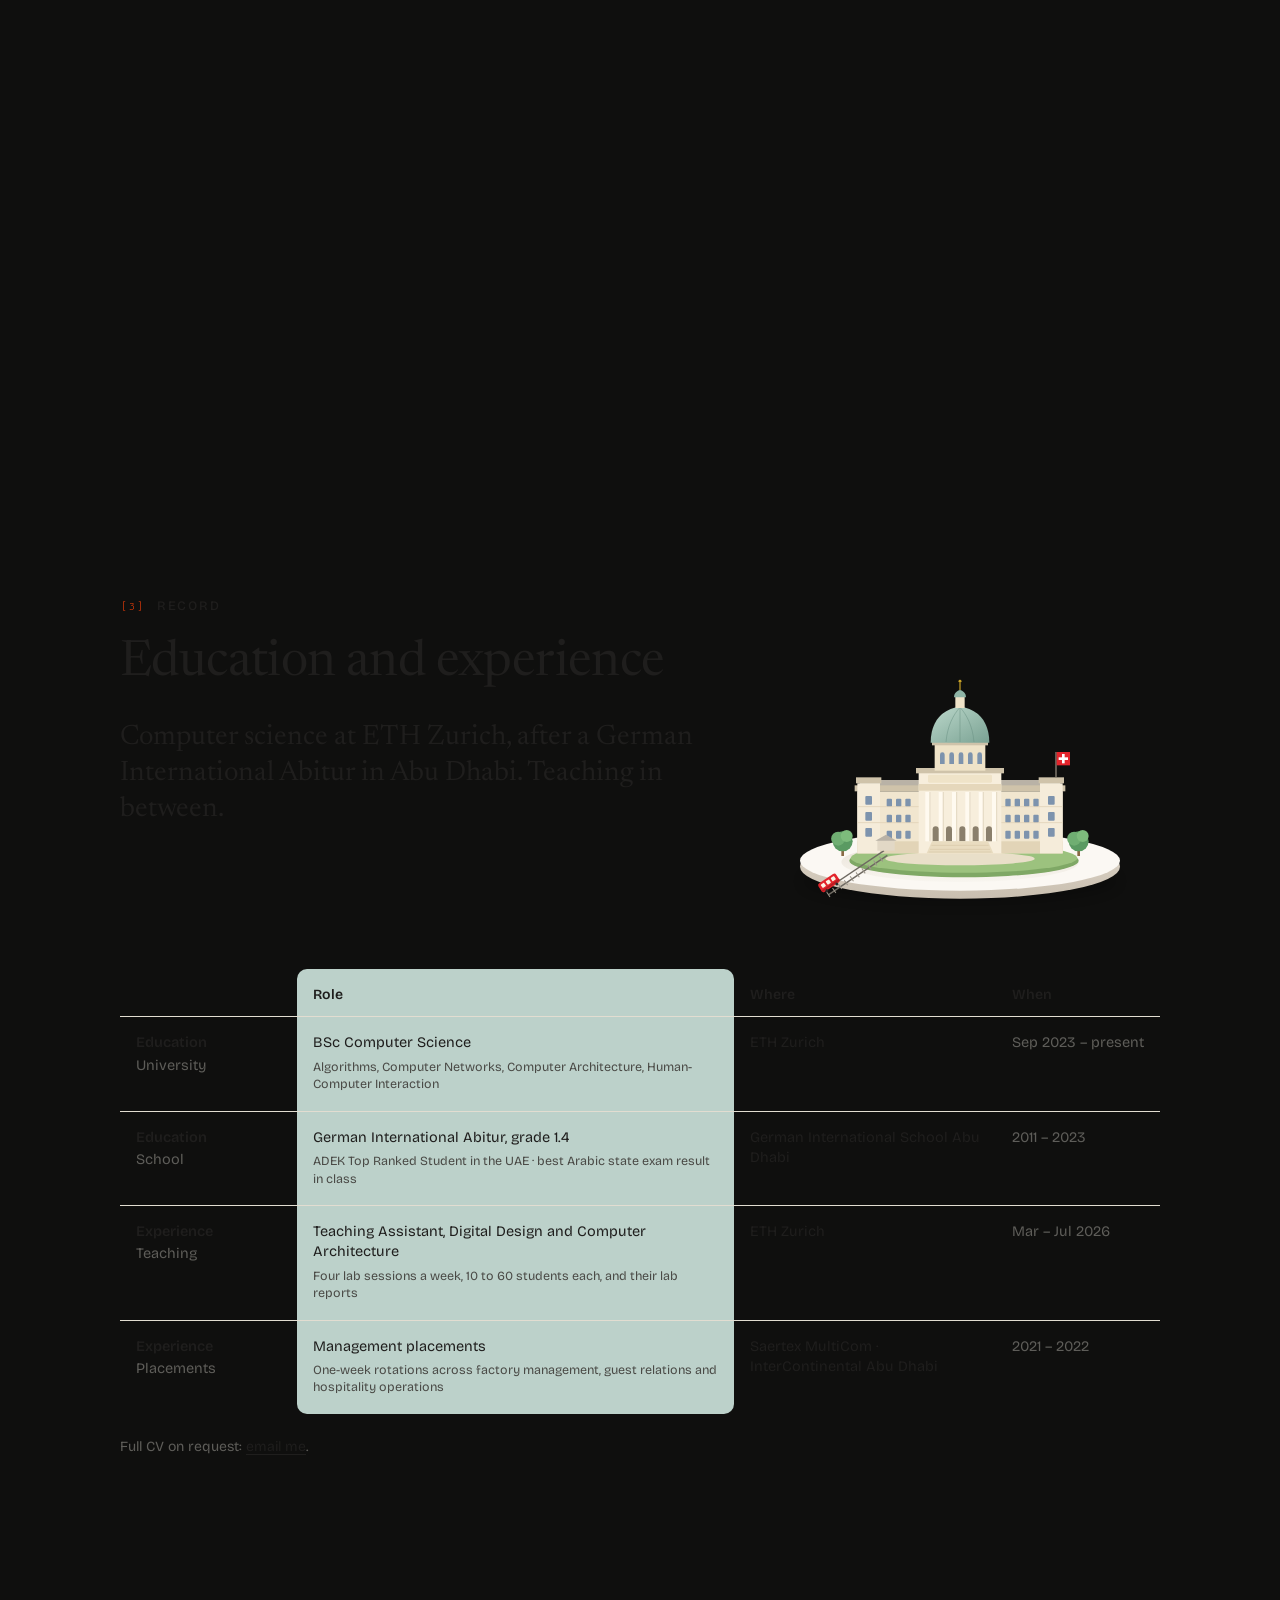
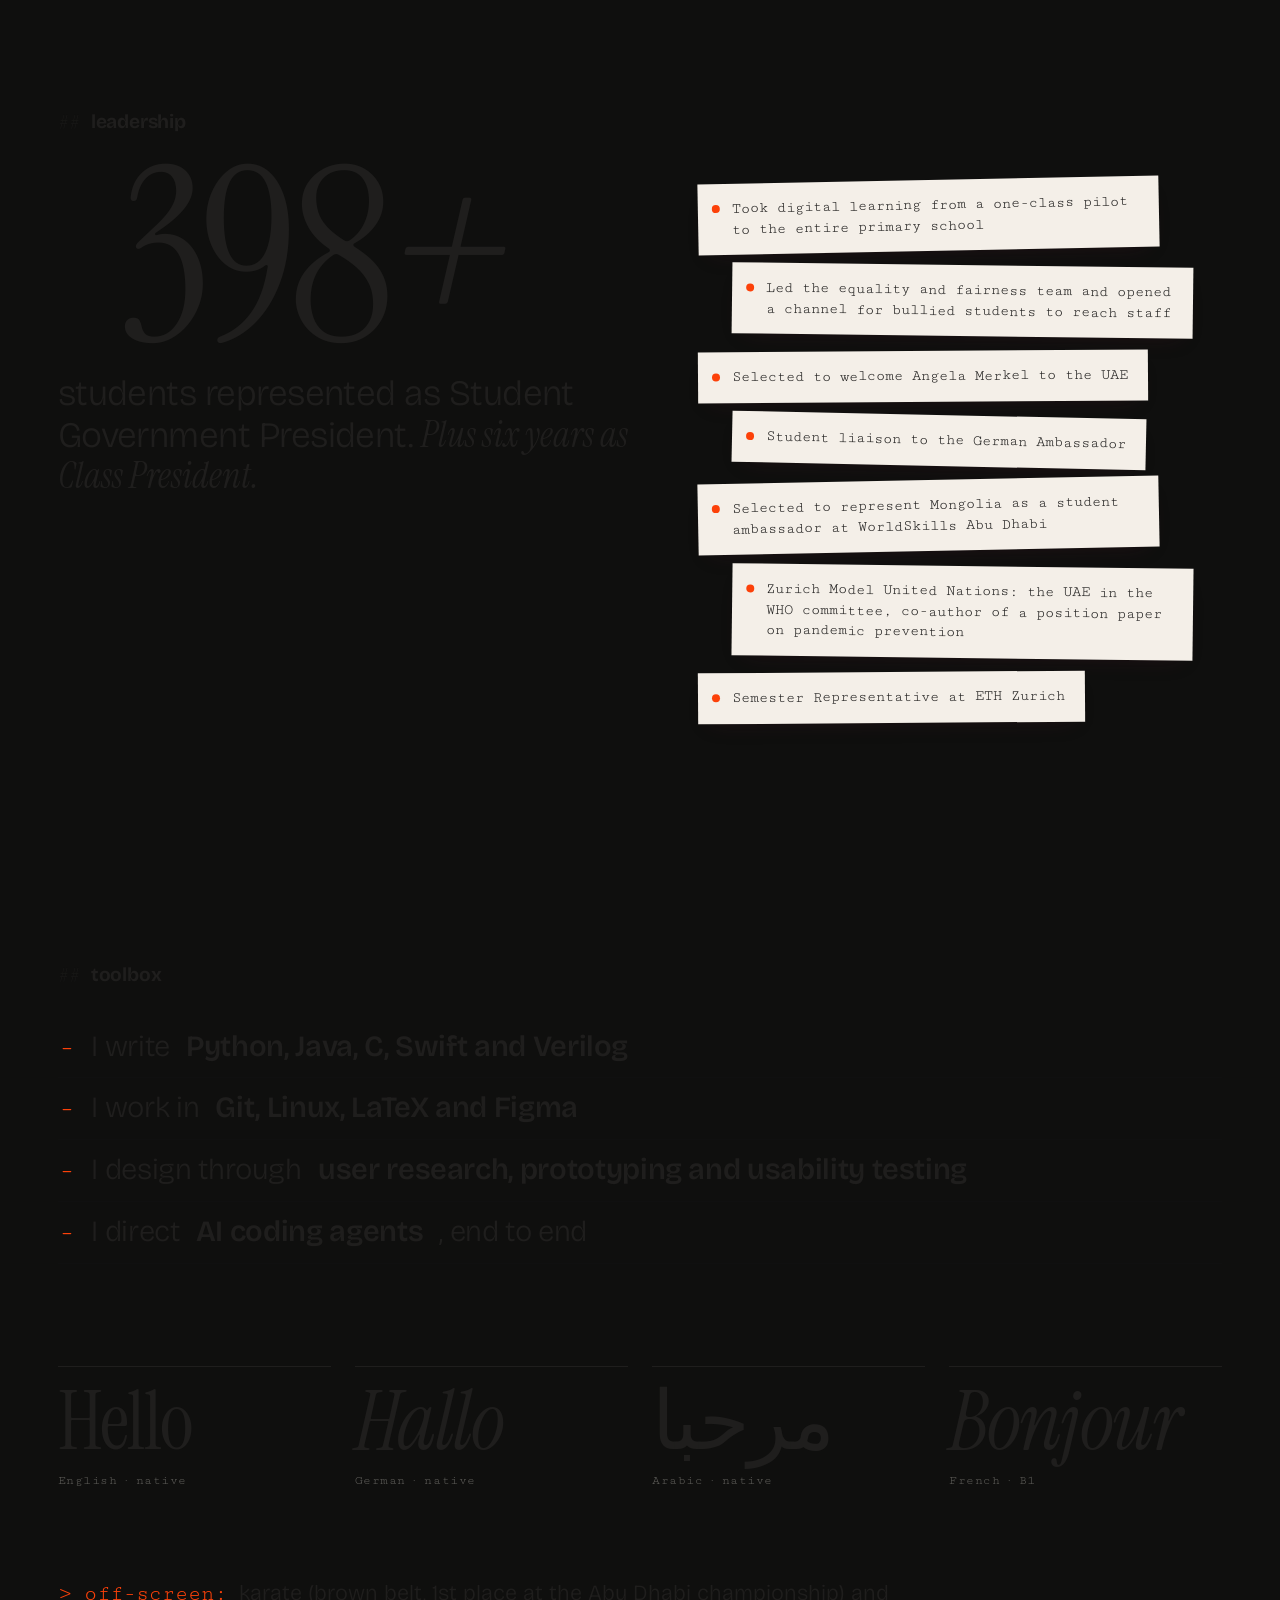
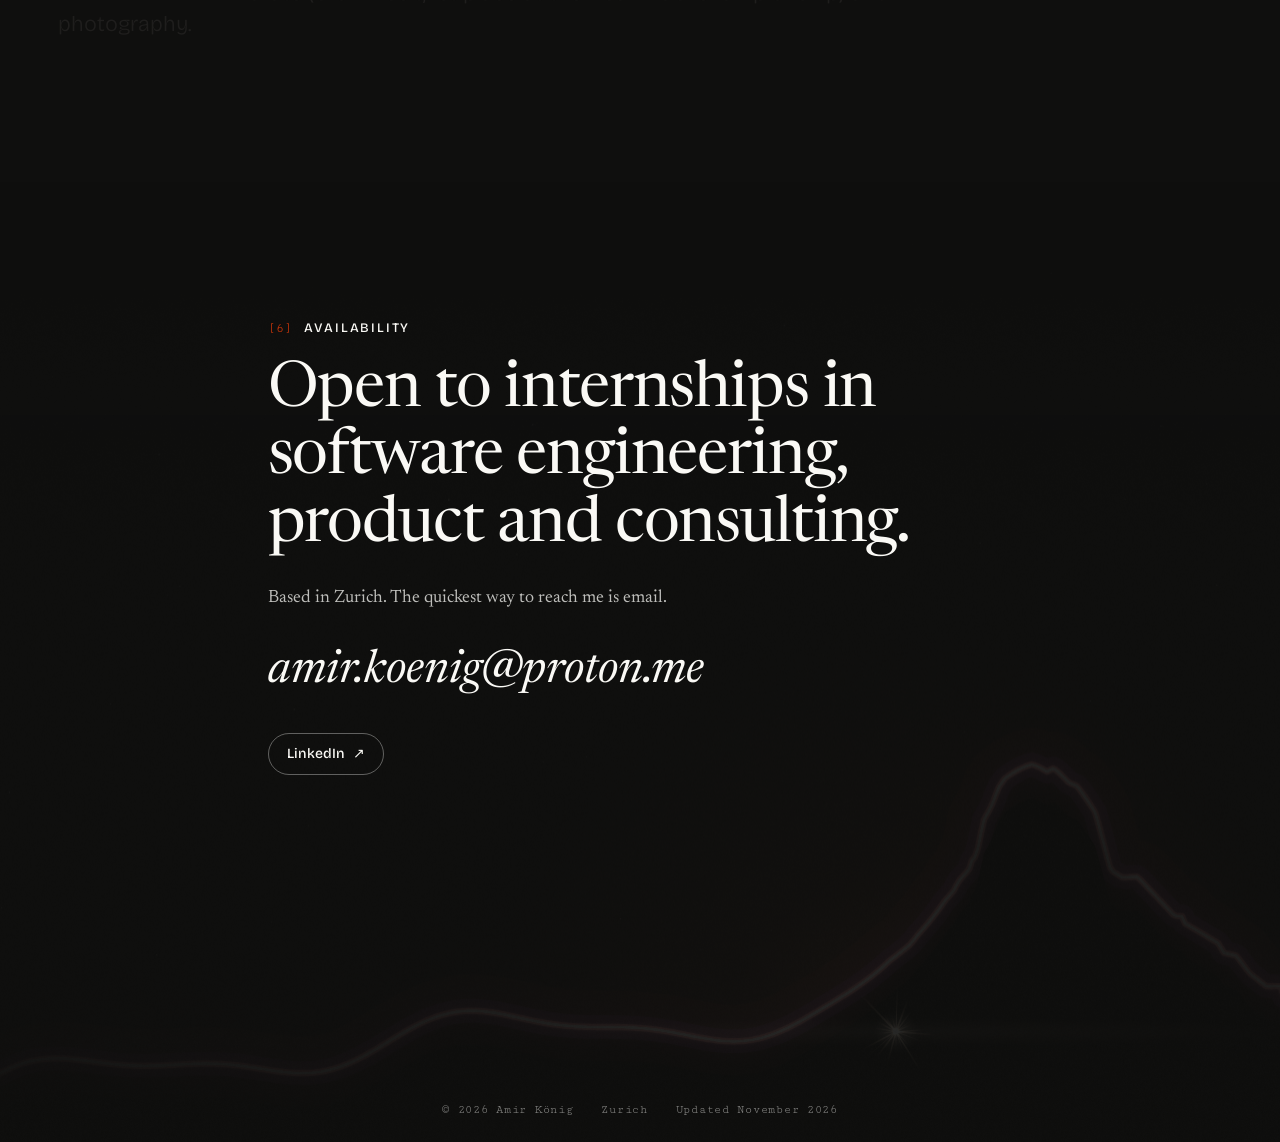
==== commit 48e25c40: "Trace the Matterhorn from a photo; Abu Dhabi skyline as a rising backdrop - Hero ridge uses a Matter" ====
--- a/index.html
+++ b/index.html
@@ -15,7 +15,7 @@
   <link rel="preconnect" href="https://fonts.googleapis.com">
   <link rel="preconnect" href="https://fonts.gstatic.com" crossorigin>
   <link rel="stylesheet" href="https://fonts.googleapis.com/css2?family=Bricolage+Grotesque:opsz,wght@12..96,300..800&family=Cutive+Mono&family=Instrument+Serif:ital@0;1&family=Newsreader:ital,opsz,wght@0,6..72,300..600;1,6..72,300..600&display=swap">
-  <link rel="stylesheet" href="assets/site.css?v=4">
+  <link rel="stylesheet" href="assets/site.css?v=5">
   <script type="application/ld+json">
   {
     "@context": "https://schema.org",
@@ -228,7 +228,7 @@
       <div class="pin-stage">
         <p class="md-h"><span class="hash">##</span> hello</p>
         <h2 class="hello-big">Hello<span class="dot">.</span></h2>
-        <figure class="ad-art"><svg viewBox="0 0 600 560" role="img" aria-label="Abu Dhabi on a plate: Etihad Towers, Nation Towers, Capital Gate, the round Aldar headquarters and the Grand Mosque"><defs><linearGradient id="adGlass" x1="0" y1="0" x2="0" y2="1"><stop offset="0" stop-color="#d9f0fb"/><stop offset="1" stop-color="#8fbfe6"/></linearGradient><linearGradient id="adGlassSh" x1="0" y1="0" x2="0" y2="1"><stop offset="0" stop-color="#9cc8ea"/><stop offset="1" stop-color="#5f8fca"/></linearGradient><linearGradient id="adTeal" x1="0" y1="0" x2="1" y2="1"><stop offset="0" stop-color="#c9eef2"/><stop offset="1" stop-color="#6cb7cf"/></linearGradient><linearGradient id="adDiscG" x1="0" y1="0" x2="1" y2="1"><stop offset="0" stop-color="#eef4f8"/><stop offset="1" stop-color="#9db6cd"/></linearGradient><linearGradient id="adSand" x1="0" y1="0" x2="0" y2="1"><stop offset="0" stop-color="#f6e4b9"/><stop offset="1" stop-color="#e8cd95"/></linearGradient><linearGradient id="adWater" x1="0" y1="0" x2="0" y2="1"><stop offset="0" stop-color="#5fc7cc"/><stop offset="1" stop-color="#8fdcdc"/></linearGradient><clipPath id="adCG"><path d="M384 468 C386 408 398 352 414 304 L438 309 C424 352 412 410 408 468 Z"/></clipPath><clipPath id="adAld"><circle cx="374" cy="440" r="39"/></clipPath></defs><g class="ad-sun"><circle cx="474" cy="198" r="44" fill="#fc4109" opacity=".22"/><circle cx="474" cy="198" r="28" fill="#fc4109"/></g><use href="#plate"/><ellipse cx="300" cy="484" rx="182" ry="31" fill="url(#adWater)"/><path d="M170 492 q9 -3 18 0 M404 496 q9 -3 18 0 M236 503 q8 -2 16 0 M352 504 q8 -2 16 0" stroke="#eafcfb" stroke-opacity=".8" stroke-width="2" fill="none" stroke-linecap="round"/><ellipse cx="298" cy="479" rx="142" ry="21" fill="#dcbd84"/><ellipse cx="298" cy="475" rx="140" ry="18" fill="url(#adSand)"/><g class="ad-b"><path d="M176 470 V284 C176 266 183 256 189 256 C193.2 256 196 265 196 278 V470 Z" fill="url(#adGlass)"/><path d="M188.4 470 V256.6 C193.2 256 196 265 196 278 V470 Z" fill="url(#adGlassSh)"/><path d="M178 292 H194 M178 303 H194 M178 314 H194 M178 325 H194 M178 336 H194 M178 347 H194 M178 358 H194 M178 369 H194 M178 380 H194 M178 391 H194 M178 402 H194 M178 413 H194 M178 424 H194 M178 435 H194 M178 446 H194 M178 457 H194" stroke="#ffffff" stroke-opacity=".35" stroke-width="1"/><path d="M178.5 286 V470" stroke="#ffffff" stroke-opacity=".6" stroke-width="1.4"/></g><g class="ad-b"><path d="M197 470 V260 C197 242 204 232 210 232 C214.2 232 217 241 217 254 V470 Z" fill="url(#adGlass)"/><path d="M209.4 470 V232.6 C214.2 232 217 241 217 254 V470 Z" fill="url(#adGlassSh)"/><path d="M199 268 H215 M199 279 H215 M199 290 H215 M199 301 H215 M199 312 H215 M199 323 H215 M199 334 H215 M199 345 H215 M199 356 H215 M199 367 H215 M199 378 H215 M199 389 H215 M199 400 H215 M199 411 H215 M199 422 H215 M199 433 H215 M199 444 H215 M199 455 H215 M199 466 H215" stroke="#ffffff" stroke-opacity=".35" stroke-width="1"/><path d="M199.5 262 V470" stroke="#ffffff" stroke-opacity=".6" stroke-width="1.4"/></g><g class="ad-b"><path d="M218 470 V274 C218 256 225.3 246 231.7 246 C236.1 246 239 255 239 268 V470 Z" fill="url(#adGlass)"/><path d="M231 470 V246.6 C236.1 246 239 255 239 268 V470 Z" fill="url(#adGlassSh)"/><path d="M220 282 H237 M220 293 H237 M220 304 H237 M220 315 H237 M220 326 H237 M220 337 H237 M220 348 H237 M220 359 H237 M220 370 H237 M220 381 H237 M220 392 H237 M220 403 H237 M220 414 H237 M220 425 H237 M220 436 H237 M220 447 H237 M220 458 H237" stroke="#ffffff" stroke-opacity=".35" stroke-width="1"/><path d="M220.5 276 V470" stroke="#ffffff" stroke-opacity=".6" stroke-width="1.4"/></g><g class="ad-b"><path d="M240 470 V296 C240 278 247 268 253 268 C257.2 268 260 277 260 290 V470 Z" fill="url(#adGlass)"/><path d="M252.4 470 V268.6 C257.2 268 260 277 260 290 V470 Z" fill="url(#adGlassSh)"/><path d="M242 304 H258 M242 315 H258 M242 326 H258 M242 337 H258 M242 348 H258 M242 359 H258 M242 370 H258 M242 381 H258 M242 392 H258 M242 403 H258 M242 414 H258 M242 425 H258 M242 436 H258 M242 447 H258 M242 458 H258" stroke="#ffffff" stroke-opacity=".35" stroke-width="1"/><path d="M242.5 298 V470" stroke="#ffffff" stroke-opacity=".6" stroke-width="1.4"/></g><g class="ad-b"><path d="M261 470 V314 C261 296 267.6 286 273.4 286 C277.3 286 280 295 280 308 V470 Z" fill="url(#adGlass)"/><path d="M272.8 470 V286.6 C277.3 286 280 295 280 308 V470 Z" fill="url(#adGlassSh)"/><path d="M263 322 H278 M263 333 H278 M263 344 H278 M263 355 H278 M263 366 H278 M263 377 H278 M263 388 H278 M263 399 H278 M263 410 H278 M263 421 H278 M263 432 H278 M263 443 H278 M263 454 H278 M263 465 H278" stroke="#ffffff" stroke-opacity=".35" stroke-width="1"/><path d="M263.5 316 V470" stroke="#ffffff" stroke-opacity=".6" stroke-width="1.4"/></g><g class="ad-b"><path d="M294 470 V236 L320 222 V470 Z" fill="#fbf7ef"/><path d="M310 470 V227.4 L320 222 V470 Z" fill="#e4dccd"/><path d="M298 238 V470 M303 238 V470 M308 238 V470 M313 238 V470" stroke="#cdbfa5" stroke-opacity=".55" stroke-width="1"/><path d="M334 470 V240 L360 254 V470 Z" fill="#fbf7ef"/><path d="M350 470 V248.6 L360 254 V470 Z" fill="#e4dccd"/><path d="M338 256 V470 M343 256 V470 M348 256 V470 M353 256 V470" stroke="#cdbfa5" stroke-opacity=".55" stroke-width="1"/><rect x="320" y="258" width="14" height="11" fill="#fbf7ef"/><path d="M321 263.5 H333" stroke="#9cc8ea" stroke-width="2"/></g><g class="ad-b"><path d="M384 468 C386 408 398 352 414 304 L438 309 C424 352 412 410 408 468 Z" fill="url(#adTeal)"/><g clip-path="url(#adCG)"><path d="M294 470 L374 300 M536 470 L456 300 M305 470 L385 300 M525 470 L445 300 M316 470 L396 300 M514 470 L434 300 M327 470 L407 300 M503 470 L423 300 M338 470 L418 300 M492 470 L412 300 M349 470 L429 300 M481 470 L401 300 M360 470 L440 300 M470 470 L390 300 M371 470 L451 300 M459 470 L379 300 M382 470 L462 300 M448 470 L368 300 M393 470 L473 300 M437 470 L357 300 M404 470 L484 300 M426 470 L346 300 M415 470 L495 300 M415 470 L335 300 M426 470 L506 300 M404 470 L324 300 M437 470 L517 300 M393 470 L313 300 M448 470 L528 300 M382 470 L302 300 M459 470 L539 300 M371 470 L291 300 M470 470 L550 300 M360 470 L280 300 M481 470 L561 300 M349 470 L269 300" stroke="#ffffff" stroke-opacity=".55" stroke-width="1"/></g><path d="M406 424 C418 414 432 416 442 428 C430 423 419 424 408 432 Z" fill="#ffffff" fill-opacity=".92"/></g><g class="ad-b"><rect x="178" y="424" width="6" height="52" fill="#fbf7ef"/><rect x="181.0" y="424" width="3.0" height="52" fill="#e4dccd"/><rect x="176.5" y="444" width="9" height="3" fill="#e4dccd"/><rect x="176.5" y="468" width="9" height="3" fill="#e4dccd"/><path d="M177.5 424 L181.0 411 L184.5 424 Z" fill="#f2b632"/><rect x="250" y="424" width="6" height="52" fill="#fbf7ef"/><rect x="253.0" y="424" width="3.0" height="52" fill="#e4dccd"/><rect x="248.5" y="444" width="9" height="3" fill="#e4dccd"/><rect x="248.5" y="468" width="9" height="3" fill="#e4dccd"/><path d="M249.5 424 L253.0 411 L256.5 424 Z" fill="#f2b632"/><rect x="158" y="471" width="126" height="16" rx="2" fill="#fbf7ef"/><rect x="158" y="483" width="126" height="4" fill="#e4dccd"/><path d="M166 484 v-6 a3 3 0 0 1 6 0 v6 Z M177 484 v-6 a3 3 0 0 1 6 0 v6 Z M188 484 v-6 a3 3 0 0 1 6 0 v6 Z M199 484 v-6 a3 3 0 0 1 6 0 v6 Z M210 484 v-6 a3 3 0 0 1 6 0 v6 Z M221 484 v-6 a3 3 0 0 1 6 0 v6 Z M232 484 v-6 a3 3 0 0 1 6 0 v6 Z M243 484 v-6 a3 3 0 0 1 6 0 v6 Z M254 484 v-6 a3 3 0 0 1 6 0 v6 Z M265 484 v-6 a3 3 0 0 1 6 0 v6 Z M276 484 v-6 a3 3 0 0 1 6 0 v6 Z" fill="#d9cfbd"/><rect x="179" y="464" width="18" height="8" fill="#fbf7ef"/><path d="M178 464 C178 452 184 448 188 446 C192 448 198 452 198 464 Z" fill="#fbf7ef"/><path d="M188 464 V446 C192 448 198 452 198 464 Z" fill="#e4dccd"/><path d="M188 446 V439" stroke="#f2b632" stroke-width="1.6"/><rect x="245" y="464" width="18" height="8" fill="#fbf7ef"/><path d="M244 464 C244 452 250 448 254 446 C258 448 264 452 264 464 Z" fill="#fbf7ef"/><path d="M254 464 V446 C258 448 264 452 264 464 Z" fill="#e4dccd"/><path d="M254 446 V439" stroke="#f2b632" stroke-width="1.6"/><rect x="205" y="452" width="32" height="20" fill="#fbf7ef"/><path d="M209 466 v-7 a2.5 2.5 0 0 1 5 0 v7 Z M219 466 v-7 a2.5 2.5 0 0 1 5 0 v7 Z M229 466 v-7 a2.5 2.5 0 0 1 5 0 v7 Z" fill="#d9cfbd"/><path d="M201 454 C197 432 211 422 221 410 C231 422 245 432 241 454 Z" fill="#fbf7ef"/><path d="M221 454 V410 C231 422 245 432 241 454 Z" fill="#e4dccd"/><path d="M221 410 V397" stroke="#f2b632" stroke-width="2"/><circle cx="221" cy="395" r="2.4" fill="#f2b632"/><rect x="156" y="398" width="7" height="78" fill="#fbf7ef"/><rect x="159.5" y="398" width="3.5" height="78" fill="#e4dccd"/><rect x="154.5" y="418" width="10" height="3" fill="#e4dccd"/><rect x="154.5" y="442" width="10" height="3" fill="#e4dccd"/><path d="M155.5 398 L159.5 385 L163.5 398 Z" fill="#f2b632"/><rect x="279" y="398" width="7" height="78" fill="#fbf7ef"/><rect x="282.5" y="398" width="3.5" height="78" fill="#e4dccd"/><rect x="277.5" y="418" width="10" height="3" fill="#e4dccd"/><rect x="277.5" y="442" width="10" height="3" fill="#e4dccd"/><path d="M278.5 398 L282.5 385 L286.5 398 Z" fill="#f2b632"/></g><g class="ad-b"><path d="M298 492 Q302 477.0 299 462" stroke="#9a7448" stroke-width="3.4" fill="none" stroke-linecap="round"/><path d="M299 462 Q310 459 321 468 Q308.9 465 299 462 Z" fill="#3f9a6b"/><path d="M299 462 Q288 459 277 468 Q289.1 465 299 462 Z" fill="#3f9a6b"/><path d="M299 462 Q307.5 444 316 453 Q306.6 450 299 462 Z" fill="#57b07d"/><path d="M299 462 Q290.5 444 282 453 Q291.4 450 299 462 Z" fill="#57b07d"/><path d="M299 462 Q300 437 301 446 Q299.9 443 299 462 Z" fill="#4ea676"/></g><g class="ad-b"><rect x="354" y="478" width="40" height="9" rx="2" fill="#e8e0d0"/><circle cx="374" cy="440" r="39" fill="url(#adDiscG)"/><g clip-path="url(#adAld)"><path d="M244 500 L364 380 M504 500 L384 380 M254 500 L374 380 M494 500 L374 380 M264 500 L384 380 M484 500 L364 380 M274 500 L394 380 M474 500 L354 380 M284 500 L404 380 M464 500 L344 380 M294 500 L414 380 M454 500 L334 380 M304 500 L424 380 M444 500 L324 380 M314 500 L434 380 M434 500 L314 380 M324 500 L444 380 M424 500 L304 380 M334 500 L454 380 M414 500 L294 380 M344 500 L464 380 M404 500 L284 380 M354 500 L474 380 M394 500 L274 380 M364 500 L484 380 M384 500 L264 380 M374 500 L494 380 M374 500 L254 380 M384 500 L504 380 M364 500 L244 380" stroke="#ffffff" stroke-opacity=".75" stroke-width="1.2"/></g><circle cx="374" cy="440" r="39" fill="none" stroke="#6f8eab" stroke-width="3"/><path d="M350 418 A33 33 0 0 1 380 407" stroke="#ffffff" stroke-opacity=".9" stroke-width="3" fill="none" stroke-linecap="round"/></g><g class="ad-b"><path d="M420 488 Q424 475.5 421 463" stroke="#9a7448" stroke-width="3.4" fill="none" stroke-linecap="round"/><path d="M421 463 Q432 460 443 469 Q430.9 466 421 463 Z" fill="#3f9a6b"/><path d="M421 463 Q410 460 399 469 Q411.1 466 421 463 Z" fill="#3f9a6b"/><path d="M421 463 Q429.5 445 438 454 Q428.6 451 421 463 Z" fill="#57b07d"/><path d="M421 463 Q412.5 445 404 454 Q413.4 451 421 463 Z" fill="#57b07d"/><path d="M421 463 Q422 438 423 447 Q421.9 444 421 463 Z" fill="#4ea676"/></g><g class="ad-plane" transform="translate(432 470) rotate(-4)"><path d="M-2 -1 L-11 -13 L-7 -13 L7 -1 Z" fill="#e4dccd"/><path d="M-17 0 C-17 -3 -13 -4.5 -7 -4.5 H12 C17 -4.5 21 -2.5 21 0 C21 2.5 17 3.5 12 3.5 H-7 C-13 3.5 -17 2.5 -17 0 Z" fill="#faf9f5"/><path d="M-15 -1 L-19 -10 L-15.5 -10 L-10 -2 Z" fill="#fc4109"/><path d="M-2 1 L-10 12 L-6 12 L7 1 Z" fill="#faf9f5" stroke="#e4dccd" stroke-width=".8"/><path d="M-6 -1.3 H11" stroke="#1d3fbf" stroke-width="1.6" stroke-dasharray="1.6 2.2"/></g></svg></figure>
+        <div class="skyline" aria-hidden="true"><svg viewBox="0 0 1600 600" preserveAspectRatio="xMidYMax slice"><defs><pattern id="skWin" width="9" height="13" patternUnits="userSpaceOnUse"><rect x="2" y="3" width="4" height="6" rx=".8" fill="#5a7bec" fill-opacity=".55"/></pattern><pattern id="skWinFar" width="10" height="14" patternUnits="userSpaceOnUse"><rect x="3" y="4" width="3" height="5" fill="#3554d2" fill-opacity=".8"/></pattern><clipPath id="skCG"><path d="M500 560 C504 470 524 360 560 252 L598 262 C566 370 546 474 542 560 Z"/></clipPath><clipPath id="skAld"><circle cx="412" cy="462" r="64"/></clipPath></defs><g class="sk-sun"><circle cx="1268" cy="190" r="70" fill="#fc4109" opacity=".18"/><circle cx="1268" cy="190" r="46" fill="#fc4109"/></g><g class="sk-far"><path d="M-10 560 V306 H-4 V288 H38 V306 H44 V560 Z" fill="#2646c6"/><rect x="-5" y="312" width="44" height="242" fill="url(#skWinFar)"/><path d="M37 560 V405 H43 V387 H69 V405 H75 V560 Z" fill="#2646c6"/><rect x="42" y="411" width="28" height="143" fill="url(#skWinFar)"/><path d="M85 560 V397 H91 V379 H116 V397 H122 V560 Z" fill="#2646c6"/><rect x="90" y="403" width="27" height="151" fill="url(#skWinFar)"/><path d="M116 560 V375 H122 V357 H171 V375 H177 V560 Z" fill="#2646c6"/><rect x="121" y="381" width="51" height="173" fill="url(#skWinFar)"/><path d="M171 560 V376 H177 V358 H234 V376 H240 V560 Z" fill="#2646c6"/><rect x="176" y="382" width="59" height="172" fill="url(#skWinFar)"/><rect x="250" y="307" width="41" height="253" fill="#2646c6"/><rect x="255" y="331" width="31" height="223" fill="url(#skWinFar)"/><rect x="301" y="397" width="37" height="163" fill="#2646c6"/><rect x="306" y="421" width="27" height="133" fill="url(#skWinFar)"/><rect x="331" y="261" width="48" height="299" fill="#2646c6"/><rect x="336" y="285" width="38" height="269" fill="url(#skWinFar)"/><path d="M375 560 V375 H381 V357 H421 V375 H427 V560 Z" fill="#2646c6"/><rect x="380" y="381" width="42" height="173" fill="url(#skWinFar)"/><rect x="422" y="328" width="70" height="232" fill="#2646c6"/><rect x="427" y="352" width="60" height="202" fill="url(#skWinFar)"/><rect x="489" y="398" width="40" height="162" fill="#2646c6"/><rect x="494" y="422" width="30" height="132" fill="url(#skWinFar)"/><rect x="527" y="274" width="57" height="286" fill="#2646c6"/><rect x="532" y="298" width="47" height="256" fill="url(#skWinFar)"/><rect x="578" y="265" width="70" height="295" fill="#2646c6"/><rect x="583" y="289" width="60" height="265" fill="url(#skWinFar)"/><rect x="655" y="359" width="68" height="201" fill="#2646c6"/><rect x="660" y="383" width="58" height="171" fill="url(#skWinFar)"/><path d="M729 560 V360 H735 V342 H786 V360 H792 V560 Z" fill="#2646c6"/><rect x="734" y="366" width="53" height="188" fill="url(#skWinFar)"/><rect x="789" y="270" width="49" height="290" fill="#2646c6"/><rect x="794" y="294" width="39" height="260" fill="url(#skWinFar)"/><rect x="846" y="337" width="65" height="223" fill="#2646c6"/><rect x="851" y="361" width="55" height="193" fill="url(#skWinFar)"/><rect x="912" y="280" width="38" height="280" fill="#2646c6"/><rect x="917" y="304" width="28" height="250" fill="url(#skWinFar)"/><rect x="947" y="288" width="55" height="272" fill="#2646c6"/><rect x="952" y="312" width="45" height="242" fill="url(#skWinFar)"/><path d="M1007 560 V439 H1013 V421 H1037 V439 H1043 V560 Z" fill="#2646c6"/><rect x="1012" y="445" width="26" height="109" fill="url(#skWinFar)"/><path d="M1052 560 V348 H1058 V330 H1116 V348 H1122 V560 Z" fill="#2646c6"/><rect x="1057" y="354" width="60" height="200" fill="url(#skWinFar)"/><rect x="1125" y="398" width="65" height="162" fill="#2646c6"/><rect x="1130" y="422" width="55" height="132" fill="url(#skWinFar)"/><rect x="1184" y="319" width="39" height="241" fill="#2646c6"/><rect x="1189" y="343" width="29" height="211" fill="url(#skWinFar)"/><path d="M1217 560 V447 H1223 V429 H1248 V447 H1254 V560 Z" fill="#2646c6"/><rect x="1222" y="453" width="27" height="101" fill="url(#skWinFar)"/><rect x="1264" y="322" width="62" height="238" fill="#2646c6"/><rect x="1269" y="346" width="52" height="208" fill="url(#skWinFar)"/><path d="M1329 560 V386 H1335 V368 H1358 V386 H1364 V560 Z" fill="#2646c6"/><rect x="1334" y="392" width="25" height="162" fill="url(#skWinFar)"/><path d="M1359 560 V283 H1365 V265 H1418 V283 H1424 V560 Z" fill="#2646c6"/><rect x="1364" y="289" width="55" height="265" fill="url(#skWinFar)"/><path d="M1425 560 V331 H1431 V313 H1461 V331 H1467 V560 Z" fill="#2646c6"/><rect x="1430" y="337" width="32" height="217" fill="url(#skWinFar)"/><rect x="1474" y="292" width="39" height="268" fill="#2646c6"/><rect x="1479" y="316" width="29" height="238" fill="url(#skWinFar)"/><rect x="1522" y="285" width="51" height="275" fill="#2646c6"/><rect x="1527" y="309" width="41" height="245" fill="url(#skWinFar)"/><rect x="1582" y="430" width="51" height="130" fill="#2646c6"/><rect x="1587" y="454" width="41" height="100" fill="url(#skWinFar)"/></g><g class="sk-b" data-c="0.9"><rect x="20" y="300" width="56" height="260" fill="#3557d9"/><rect x="54.7" y="300" width="21.3" height="260" fill="#2d4dcf"/><rect x="24" y="314" width="48" height="240" fill="url(#skWin)"/><path d="M21 300 V560" stroke="#5f80ee" stroke-width="1.4"/><rect x="46.0" y="278" width="4" height="22" fill="#3557d9"/><rect x="65" y="471" width="4" height="6" rx=".8" fill="#ffd27a" fill-opacity=".85"/><rect x="29" y="367" width="4" height="6" rx=".8" fill="#ffd27a" fill-opacity=".85"/></g><g class="sk-b" data-c="0.9"><rect x="80" y="250" width="48" height="310" fill="#3557d9"/><rect x="109.8" y="250" width="18.2" height="310" fill="#2d4dcf"/><rect x="84" y="264" width="40" height="290" fill="url(#skWin)"/><path d="M81 250 V560" stroke="#5f80ee" stroke-width="1.4"/><rect x="83" y="328" width="4" height="6" rx=".8" fill="#ffd27a" fill-opacity=".85"/><rect x="92" y="354" width="4" height="6" rx=".8" fill="#ffd27a" fill-opacity=".85"/></g><g class="sk-b" data-c="0.8"><rect x="132" y="330" width="40" height="230" fill="#3557d9"/><rect x="156.8" y="330" width="15.2" height="230" fill="#2d4dcf"/><rect x="136" y="344" width="32" height="210" fill="url(#skWin)"/><path d="M133 330 V560" stroke="#5f80ee" stroke-width="1.4"/><rect x="155" y="432" width="4" height="6" rx=".8" fill="#ffd27a" fill-opacity=".85"/><rect x="137" y="536" width="4" height="6" rx=".8" fill="#ffd27a" fill-opacity=".85"/></g><g class="sk-b" data-c="1"><rect x="1540" y="290" width="50" height="270" fill="#3557d9"/><rect x="1571" y="290" width="19" height="270" fill="#2d4dcf"/><rect x="1544" y="304" width="42" height="250" fill="url(#skWin)"/><path d="M1541 290 V560" stroke="#5f80ee" stroke-width="1.4"/><rect x="1577" y="367" width="4" height="6" rx=".8" fill="#ffd27a" fill-opacity=".85"/><rect x="1559" y="419" width="4" height="6" rx=".8" fill="#ffd27a" fill-opacity=".85"/></g><g class="sk-b" data-c="0.9"><rect x="1494" y="360" width="44" height="200" fill="#3557d9"/><rect x="1521.3" y="360" width="16.7" height="200" fill="#2d4dcf"/><rect x="1498" y="374" width="36" height="180" fill="url(#skWin)"/><path d="M1495 360 V560" stroke="#5f80ee" stroke-width="1.4"/><rect x="1496" y="406" width="4" height="6" rx=".8" fill="#ffd27a" fill-opacity=".85"/><rect x="1523" y="484" width="4" height="6" rx=".8" fill="#ffd27a" fill-opacity=".85"/></g><g class="sk-b" data-c="0.7"><rect x="186" y="430" width="9" height="130" fill="#4466e2"/><rect x="190.5" y="430" width="4.5" height="130" fill="#3a5bdb"/><rect x="184" y="464" width="13" height="4" fill="#3a5bdb"/><rect x="184" y="506" width="13" height="4" fill="#3a5bdb"/><path d="M185 430 L190.5 410 L196 430 Z" fill="#ffd27a" fill-opacity=".9"/><rect x="292" y="430" width="9" height="130" fill="#4466e2"/><rect x="296.5" y="430" width="4.5" height="130" fill="#3a5bdb"/><rect x="290" y="464" width="13" height="4" fill="#3a5bdb"/><rect x="290" y="506" width="13" height="4" fill="#3a5bdb"/><path d="M291 430 L296.5 410 L302 430 Z" fill="#ffd27a" fill-opacity=".9"/><rect x="160" y="516" width="168" height="44" rx="3" fill="#4466e2"/><rect x="160" y="548" width="168" height="12" fill="#3a5bdb"/><path d="M178 556 v-14 a5 5 0 0 1 10 0 v14 Z M194 556 v-14 a5 5 0 0 1 10 0 v14 Z M210 556 v-14 a5 5 0 0 1 10 0 v14 Z M226 556 v-14 a5 5 0 0 1 10 0 v14 Z M242 556 v-14 a5 5 0 0 1 10 0 v14 Z M258 556 v-14 a5 5 0 0 1 10 0 v14 Z M274 556 v-14 a5 5 0 0 1 10 0 v14 Z M290 556 v-14 a5 5 0 0 1 10 0 v14 Z M306 556 v-14 a5 5 0 0 1 10 0 v14 Z" fill="#2d4dcf"/><rect x="222" y="492" width="44" height="26" fill="#4466e2"/><path d="M178 518 C172 496.0 189.7 486.0 196 478 C202.3 486.0 220 496.0 214 518 Z" fill="#4466e2"/><path d="M196 518 V478 C202.3 486.0 220 496.0 214 518 Z" fill="#3a5bdb"/><path d="M196 478 V462" stroke="#ffd27a" stroke-width="2.4"/><path d="M274 518 C268 496.0 285.7 486.0 292 478 C298.3 486.0 316 496.0 310 518 Z" fill="#4466e2"/><path d="M292 518 V478 C298.3 486.0 316 496.0 310 518 Z" fill="#3a5bdb"/><path d="M292 478 V462" stroke="#ffd27a" stroke-width="2.4"/><path d="M214 494 C208 457.7 233.5 441.2 244 428 C254.5 441.2 280 457.7 274 494 Z" fill="#4466e2"/><path d="M244 494 V428 C254.5 441.2 280 457.7 274 494 Z" fill="#3a5bdb"/><path d="M244 428 V412" stroke="#ffd27a" stroke-width="2.4"/><rect x="160" y="388" width="10" height="172" fill="#4466e2"/><rect x="165.0" y="388" width="5.0" height="172" fill="#3a5bdb"/><rect x="158" y="422" width="14" height="4" fill="#3a5bdb"/><rect x="158" y="464" width="14" height="4" fill="#3a5bdb"/><path d="M159 388 L165.0 368 L171 388 Z" fill="#ffd27a" fill-opacity=".9"/><rect x="318" y="388" width="10" height="172" fill="#4466e2"/><rect x="323.0" y="388" width="5.0" height="172" fill="#3a5bdb"/><rect x="316" y="422" width="14" height="4" fill="#3a5bdb"/><rect x="316" y="464" width="14" height="4" fill="#3a5bdb"/><path d="M317 388 L323.0 368 L329 388 Z" fill="#ffd27a" fill-opacity=".9"/></g><g class="sk-b" data-c="0.5"><rect x="384" y="526" width="56" height="34" fill="#3a5bdb"/><circle cx="412" cy="462" r="64" fill="#4466e2"/><g clip-path="url(#skAld)"><path d="M264 540 L392 390 M560 540 L432 390 M278 540 L406 390 M546 540 L418 390 M292 540 L420 390 M532 540 L404 390 M306 540 L434 390 M518 540 L390 390 M320 540 L448 390 M504 540 L376 390 M334 540 L462 390 M490 540 L362 390 M348 540 L476 390 M476 540 L348 390 M362 540 L490 390 M462 540 L334 390 M376 540 L504 390 M448 540 L320 390 M390 540 L518 390 M434 540 L306 390 M404 540 L532 390 M420 540 L292 390 M418 540 L546 390 M406 540 L278 390 M432 540 L560 390 M392 540 L264 390" stroke="#7d98f2" stroke-opacity=".7" stroke-width="1.6"/></g><circle cx="412" cy="462" r="64" fill="none" stroke="#5f80ee" stroke-width="3.5"/></g><g class="sk-b" data-c="0.3"><path d="M500 560 C504 470 524 360 560 252 L598 262 C566 370 546 474 542 560 Z" fill="#3f62df"/><g clip-path="url(#skCG)"><path d="M396 560 L536 250 M704 560 L564 250 M412 560 L552 250 M688 560 L548 250 M428 560 L568 250 M672 560 L532 250 M444 560 L584 250 M656 560 L516 250 M460 560 L600 250 M640 560 L500 250 M476 560 L616 250 M624 560 L484 250 M492 560 L632 250 M608 560 L468 250 M508 560 L648 250 M592 560 L452 250 M524 560 L664 250 M576 560 L436 250 M540 560 L680 250 M560 560 L420 250 M556 560 L696 250 M544 560 L404 250 M572 560 L712 250 M528 560 L388 250 M588 560 L728 250 M512 560 L372 250 M604 560 L744 250 M496 560 L356 250" stroke="#7d98f2" stroke-opacity=".6" stroke-width="1.4"/></g><path d="M540 420 C560 404 584 408 598 426 C580 418 562 420 544 432 Z" fill="#7d98f2" fill-opacity=".8"/></g><g class="sk-b" data-c="0.2"><path d="M596 560 V258 C596 230 609.3 214 621.1 214 C629.4 214 634 228 634 248 V560 Z" fill="#4466e2"/><path d="M618.8 560 V215 C629.4 214 634 228 634 248 V560 Z" fill="#3a5bdb"/><path d="M599 266 H631 M599 278 H631 M599 290 H631 M599 302 H631 M599 314 H631 M599 326 H631 M599 338 H631 M599 350 H631 M599 362 H631 M599 374 H631 M599 386 H631 M599 398 H631 M599 410 H631 M599 422 H631 M599 434 H631 M599 446 H631 M599 458 H631 M599 470 H631 M599 482 H631 M599 494 H631 M599 506 H631 M599 518 H631 M599 530 H631 M599 542 H631 M599 554 H631" stroke="#6f8cf0" stroke-opacity=".55" stroke-width="1.2"/><path d="M599 258 V560" stroke="#8aa3f4" stroke-width="1.6"/><rect x="605" y="523" width="4" height="6" rx=".8" fill="#ffd27a" fill-opacity=".85"/><rect x="614" y="406" width="4" height="6" rx=".8" fill="#ffd27a" fill-opacity=".85"/></g><g class="sk-b" data-c="0.2"><path d="M638 560 V200 C638 172 651.3 156 663.1 156 C671.4 156 676 170 676 190 V560 Z" fill="#4466e2"/><path d="M660.8 560 V157 C671.4 156 676 170 676 190 V560 Z" fill="#3a5bdb"/><path d="M641 208 H673 M641 220 H673 M641 232 H673 M641 244 H673 M641 256 H673 M641 268 H673 M641 280 H673 M641 292 H673 M641 304 H673 M641 316 H673 M641 328 H673 M641 340 H673 M641 352 H673 M641 364 H673 M641 376 H673 M641 388 H673 M641 400 H673 M641 412 H673 M641 424 H673 M641 436 H673 M641 448 H673 M641 460 H673 M641 472 H673 M641 484 H673 M641 496 H673 M641 508 H673 M641 520 H673 M641 532 H673 M641 544 H673" stroke="#6f8cf0" stroke-opacity=".55" stroke-width="1.2"/><path d="M641 200 V560" stroke="#8aa3f4" stroke-width="1.6"/><rect x="641" y="510" width="4" height="6" rx=".8" fill="#ffd27a" fill-opacity=".85"/><rect x="659" y="471" width="4" height="6" rx=".8" fill="#ffd27a" fill-opacity=".85"/></g><g class="sk-b" data-c="0.1"><path d="M680 560 V162 C680 134 694 118 706.4 118 C715.2 118 720 132 720 152 V560 Z" fill="#4466e2"/><path d="M704 560 V119 C715.2 118 720 132 720 152 V560 Z" fill="#3a5bdb"/><path d="M683 170 H717 M683 182 H717 M683 194 H717 M683 206 H717 M683 218 H717 M683 230 H717 M683 242 H717 M683 254 H717 M683 266 H717 M683 278 H717 M683 290 H717 M683 302 H717 M683 314 H717 M683 326 H717 M683 338 H717 M683 350 H717 M683 362 H717 M683 374 H717 M683 386 H717 M683 398 H717 M683 410 H717 M683 422 H717 M683 434 H717 M683 446 H717 M683 458 H717 M683 470 H717 M683 482 H717 M683 494 H717 M683 506 H717 M683 518 H717 M683 530 H717 M683 542 H717 M683 554 H717" stroke="#6f8cf0" stroke-opacity=".55" stroke-width="1.2"/><path d="M683 162 V560" stroke="#8aa3f4" stroke-width="1.6"/><rect x="704" y="458" width="4" height="6" rx=".8" fill="#ffd27a" fill-opacity=".85"/><rect x="704" y="198" width="4" height="6" rx=".8" fill="#ffd27a" fill-opacity=".85"/></g><g class="sk-b" data-c="0.1"><path d="M724 560 V216 C724 188 737.3 172 749.1 172 C757.4 172 762 186 762 206 V560 Z" fill="#4466e2"/><path d="M746.8 560 V173 C757.4 172 762 186 762 206 V560 Z" fill="#3a5bdb"/><path d="M727 224 H759 M727 236 H759 M727 248 H759 M727 260 H759 M727 272 H759 M727 284 H759 M727 296 H759 M727 308 H759 M727 320 H759 M727 332 H759 M727 344 H759 M727 356 H759 M727 368 H759 M727 380 H759 M727 392 H759 M727 404 H759 M727 416 H759 M727 428 H759 M727 440 H759 M727 452 H759 M727 464 H759 M727 476 H759 M727 488 H759 M727 500 H759 M727 512 H759 M727 524 H759 M727 536 H759 M727 548 H759" stroke="#6f8cf0" stroke-opacity=".55" stroke-width="1.2"/><path d="M727 216 V560" stroke="#8aa3f4" stroke-width="1.6"/><rect x="740" y="510" width="4" height="6" rx=".8" fill="#ffd27a" fill-opacity=".85"/><rect x="749" y="393" width="4" height="6" rx=".8" fill="#ffd27a" fill-opacity=".85"/></g><g class="sk-b" data-c="0"><path d="M766 560 V248 C766 220 778.6 204 789.8 204 C797.7 204 802 218 802 238 V560 Z" fill="#4466e2"/><path d="M787.6 560 V205 C797.7 204 802 218 802 238 V560 Z" fill="#3a5bdb"/><path d="M769 256 H799 M769 268 H799 M769 280 H799 M769 292 H799 M769 304 H799 M769 316 H799 M769 328 H799 M769 340 H799 M769 352 H799 M769 364 H799 M769 376 H799 M769 388 H799 M769 400 H799 M769 412 H799 M769 424 H799 M769 436 H799 M769 448 H799 M769 460 H799 M769 472 H799 M769 484 H799 M769 496 H799 M769 508 H799 M769 520 H799 M769 532 H799 M769 544 H799" stroke="#6f8cf0" stroke-opacity=".55" stroke-width="1.2"/><path d="M769 248 V560" stroke="#8aa3f4" stroke-width="1.6"/><rect x="776" y="432" width="4" height="6" rx=".8" fill="#ffd27a" fill-opacity=".85"/><rect x="776" y="315" width="4" height="6" rx=".8" fill="#ffd27a" fill-opacity=".85"/></g><g class="sk-b" data-c="0.1"><path d="M832 560 V138 L878 118 V560 Z" fill="#4466e2"/><path d="M860 560 V125.8 L878 118 V560 Z" fill="#3a5bdb"/><path d="M906 560 V146 L952 166 V560 Z" fill="#4466e2"/><path d="M934 560 V158.2 L952 166 V560 Z" fill="#3a5bdb"/><rect x="836" y="152" width="38" height="400" fill="url(#skWin)"/><rect x="910" y="176" width="38" height="376" fill="url(#skWin)"/><rect x="878" y="176" width="28" height="18" fill="#4466e2"/><path d="M880 185 H904" stroke="#8aa3f4" stroke-width="3"/><rect x="848" y="458" width="4" height="6" rx=".8" fill="#ffd27a" fill-opacity=".85"/><rect x="848" y="211" width="4" height="6" rx=".8" fill="#ffd27a" fill-opacity=".85"/><rect x="911" y="237" width="4" height="6" rx=".8" fill="#ffd27a" fill-opacity=".85"/><rect x="911" y="393" width="4" height="6" rx=".8" fill="#ffd27a" fill-opacity=".85"/></g><g class="sk-b" data-c="0.3"><path d="M990 560 V96 C1004 80 1024 70 1046 66 V560 Z" fill="#4466e2"/><path d="M1026 560 V69.5 C1032 68 1040 66.5 1046 66 V560 Z" fill="#3a5bdb"/><rect x="995" y="110" width="46" height="442" fill="url(#skWin)"/><path d="M991 96 V560" stroke="#8aa3f4" stroke-width="1.6"/><rect x="1001" y="172" width="4" height="6" rx=".8" fill="#ffd27a" fill-opacity=".85"/><rect x="1010" y="380" width="4" height="6" rx=".8" fill="#ffd27a" fill-opacity=".85"/><rect x="992" y="172" width="4" height="6" rx=".8" fill="#ffd27a" fill-opacity=".85"/></g><g class="sk-b" data-c="0.3"><rect x="1058" y="330" width="30" height="230" fill="#3557d9"/><rect x="1076.6" y="330" width="11.4" height="230" fill="#2d4dcf"/><rect x="1062" y="344" width="22" height="210" fill="url(#skWin)"/><path d="M1059 330 V560" stroke="#5f80ee" stroke-width="1.4"/><rect x="1064" y="393" width="4" height="6" rx=".8" fill="#ffd27a" fill-opacity=".85"/><rect x="1064" y="484" width="4" height="6" rx=".8" fill="#ffd27a" fill-opacity=".85"/></g><g class="sk-b" data-c="0.5"><rect x="1104" y="168" width="46" height="392" fill="#4466e2"/><rect x="1132.5" y="168" width="17.5" height="392" fill="#3a5bdb"/><rect x="1108" y="182" width="38" height="372" fill="url(#skWin)"/><path d="M1105 168 V560" stroke="#5f80ee" stroke-width="1.4"/><rect x="1109" y="211" width="4" height="6" rx=".8" fill="#ffd27a" fill-opacity=".85"/><rect x="1118" y="432" width="4" height="6" rx=".8" fill="#ffd27a" fill-opacity=".85"/><rect x="1164" y="168" width="46" height="392" fill="#4466e2"/><rect x="1192.5" y="168" width="17.5" height="392" fill="#3a5bdb"/><rect x="1168" y="182" width="38" height="372" fill="url(#skWin)"/><path d="M1165 168 V560" stroke="#5f80ee" stroke-width="1.4"/><rect x="1190" y="237" width="4" height="6" rx=".8" fill="#ffd27a" fill-opacity=".85"/><rect x="1181" y="328" width="4" height="6" rx=".8" fill="#ffd27a" fill-opacity=".85"/><rect x="1224" y="168" width="46" height="392" fill="#4466e2"/><rect x="1252.5" y="168" width="17.5" height="392" fill="#3a5bdb"/><rect x="1228" y="182" width="38" height="372" fill="url(#skWin)"/><path d="M1225 168 V560" stroke="#5f80ee" stroke-width="1.4"/><rect x="1244" y="380" width="4" height="6" rx=".8" fill="#ffd27a" fill-opacity=".85"/><rect x="1226" y="224" width="4" height="6" rx=".8" fill="#ffd27a" fill-opacity=".85"/><path d="M1098 168 C1150 150 1222 150 1276 168 V194 C1222 178 1150 178 1098 194 Z" fill="#4466e2"/><path d="M1100 172 C1150 156 1222 156 1274 172" stroke="#8aa3f4" stroke-width="2" fill="none"/></g><g class="sk-b" data-c="0.6"><rect x="1292" y="112" width="48" height="448" fill="#4466e2"/><rect x="1321.8" y="112" width="18.2" height="448" fill="#3a5bdb"/><rect x="1296" y="126" width="40" height="428" fill="url(#skWin)"/><path d="M1293 112 V560" stroke="#5f80ee" stroke-width="1.4"/><path d="M1292 112 L1316 84 L1340 112 Z" fill="#4466e2"/><path d="M1316 84 V58" stroke="#5f80ee" stroke-width="2.4"/><rect x="1325" y="510" width="4" height="6" rx=".8" fill="#ffd27a" fill-opacity=".85"/><rect x="1325" y="523" width="4" height="6" rx=".8" fill="#ffd27a" fill-opacity=".85"/><rect x="1316" y="198" width="4" height="6" rx=".8" fill="#ffd27a" fill-opacity=".85"/></g><g class="sk-b" data-c="0.8"><rect x="1370" y="506" width="196" height="54" rx="3" fill="#4466e2"/><rect x="1370" y="548" width="196" height="12" fill="#3a5bdb"/><path d="M1382 552 v-20 a6 6 0 0 1 12 0 v20 Z" fill="#2d4dcf"/><path d="M1400 552 v-20 a6 6 0 0 1 12 0 v20 Z" fill="#2d4dcf"/><path d="M1418 552 v-20 a6 6 0 0 1 12 0 v20 Z" fill="#2d4dcf"/><path d="M1436 552 v-20 a6 6 0 0 1 12 0 v20 Z" fill="#2d4dcf"/><path d="M1454 552 v-20 a6 6 0 0 1 12 0 v20 Z" fill="#2d4dcf"/><path d="M1472 552 v-20 a6 6 0 0 1 12 0 v20 Z" fill="#2d4dcf"/><path d="M1490 552 v-20 a6 6 0 0 1 12 0 v20 Z" fill="#2d4dcf"/><path d="M1508 552 v-20 a6 6 0 0 1 12 0 v20 Z" fill="#2d4dcf"/><path d="M1526 552 v-20 a6 6 0 0 1 12 0 v20 Z" fill="#2d4dcf"/><path d="M1544 552 v-20 a6 6 0 0 1 12 0 v20 Z" fill="#2d4dcf"/><path d="M1436 508 C1430 473.9 1456.8 458.4 1468 446 C1479.2 458.4 1506 473.9 1500 508 Z" fill="#4466e2"/><path d="M1468 508 V446 C1479.2 458.4 1506 473.9 1500 508 Z" fill="#3a5bdb"/><path d="M1468 446 V430" stroke="#ffd27a" stroke-width="2.4"/><path d="M1386 508 C1380 491.5 1395.1 484.0 1400 478 C1404.9 484.0 1420 491.5 1414 508 Z" fill="#4466e2"/><path d="M1400 508 V478 C1404.9 484.0 1420 491.5 1414 508 Z" fill="#3a5bdb"/><path d="M1400 478 V462" stroke="#ffd27a" stroke-width="2.4"/><path d="M1522 508 C1516 491.5 1531.1 484.0 1536 478 C1540.9 484.0 1556 491.5 1550 508 Z" fill="#4466e2"/><path d="M1536 508 V478 C1540.9 484.0 1556 491.5 1550 508 Z" fill="#3a5bdb"/><path d="M1536 478 V462" stroke="#ffd27a" stroke-width="2.4"/></g><g class="sk-palms"><path d="M110 562 Q114 540 111 520" stroke="#2443c2" stroke-width="5" fill="none" stroke-linecap="round"/><path d="M111 520 Q125.0 516 140 528 Q123.5 524 111 520 Z" fill="#2443c2"/><path d="M111 520 Q95.0 516 80 528 Q96.5 524 111 520 Z" fill="#2443c2"/><path d="M111 520 Q121.0 496 132 508 Q119.9 504 111 520 Z" fill="#2443c2"/><path d="M111 520 Q99.0 496 88 508 Q100.1 504 111 520 Z" fill="#2443c2"/><path d="M111 520 Q111.0 486 112 498 Q110.9 494 111 520 Z" fill="#2443c2"/><path d="M350 562 Q354 540 351 520" stroke="#2443c2" stroke-width="5" fill="none" stroke-linecap="round"/><path d="M351 520 Q365.0 516 380 528 Q363.5 524 351 520 Z" fill="#2443c2"/><path d="M351 520 Q335.0 516 320 528 Q336.5 524 351 520 Z" fill="#2443c2"/><path d="M351 520 Q361.0 496 372 508 Q359.9 504 351 520 Z" fill="#2443c2"/><path d="M351 520 Q339.0 496 328 508 Q340.1 504 351 520 Z" fill="#2443c2"/><path d="M351 520 Q351.0 486 352 498 Q350.9 494 351 520 Z" fill="#2443c2"/><path d="M470 562 Q474 540 471 520" stroke="#2443c2" stroke-width="5" fill="none" stroke-linecap="round"/><path d="M471 520 Q485.0 516 500 528 Q483.5 524 471 520 Z" fill="#2443c2"/><path d="M471 520 Q455.0 516 440 528 Q456.5 524 471 520 Z" fill="#2443c2"/><path d="M471 520 Q481.0 496 492 508 Q479.9 504 471 520 Z" fill="#2443c2"/><path d="M471 520 Q459.0 496 448 508 Q460.1 504 471 520 Z" fill="#2443c2"/><path d="M471 520 Q471.0 486 472 498 Q470.9 494 471 520 Z" fill="#2443c2"/><path d="M1090 562 Q1094 540 1091 520" stroke="#2443c2" stroke-width="5" fill="none" stroke-linecap="round"/><path d="M1091 520 Q1105.0 516 1120 528 Q1103.5 524 1091 520 Z" fill="#2443c2"/><path d="M1091 520 Q1075.0 516 1060 528 Q1076.5 524 1091 520 Z" fill="#2443c2"/><path d="M1091 520 Q1101.0 496 1112 508 Q1099.9 504 1091 520 Z" fill="#2443c2"/><path d="M1091 520 Q1079.0 496 1068 508 Q1080.1 504 1091 520 Z" fill="#2443c2"/><path d="M1091 520 Q1091.0 486 1092 498 Q1090.9 494 1091 520 Z" fill="#2443c2"/><path d="M1360 562 Q1364 540 1361 520" stroke="#2443c2" stroke-width="5" fill="none" stroke-linecap="round"/><path d="M1361 520 Q1375.0 516 1390 528 Q1373.5 524 1361 520 Z" fill="#2443c2"/><path d="M1361 520 Q1345.0 516 1330 528 Q1346.5 524 1361 520 Z" fill="#2443c2"/><path d="M1361 520 Q1371.0 496 1382 508 Q1369.9 504 1361 520 Z" fill="#2443c2"/><path d="M1361 520 Q1349.0 496 1338 508 Q1350.1 504 1361 520 Z" fill="#2443c2"/><path d="M1361 520 Q1361.0 486 1362 498 Q1360.9 494 1361 520 Z" fill="#2443c2"/><path d="M1580 562 Q1584 540 1581 520" stroke="#2443c2" stroke-width="5" fill="none" stroke-linecap="round"/><path d="M1581 520 Q1595.0 516 1610 528 Q1593.5 524 1581 520 Z" fill="#2443c2"/><path d="M1581 520 Q1565.0 516 1550 528 Q1566.5 524 1581 520 Z" fill="#2443c2"/><path d="M1581 520 Q1591.0 496 1602 508 Q1589.9 504 1581 520 Z" fill="#2443c2"/><path d="M1581 520 Q1569.0 496 1558 508 Q1570.1 504 1581 520 Z" fill="#2443c2"/><path d="M1581 520 Q1581.0 486 1582 498 Q1580.9 494 1581 520 Z" fill="#2443c2"/></g><rect x="-20" y="560" width="1640" height="60" fill="#1a37aa"/><path d="M0 572 h36 M70 588 h51 M140 588 h46 M210 580 h83 M280 588 h40 M350 588 h31 M420 572 h90 M490 588 h53 M560 572 h74 M630 588 h88 M700 572 h78 M770 588 h49 M840 588 h85 M910 572 h74 M980 580 h63 M1050 580 h88 M1120 572 h52 M1190 572 h64 M1260 588 h79 M1330 588 h51 M1400 588 h44 M1470 588 h81 M1540 572 h81" stroke="#3456d8" stroke-width="3" stroke-linecap="round" opacity=".7"/><g class="sk-plane" transform="translate(260 430)"><g transform="scale(2.2)"><path d="M-2 -1 L-11 -13 L-7 -13 L7 -1 Z" fill="#c9d4fb"/><path d="M-17 0 C-17 -3 -13 -4.5 -7 -4.5 H12 C17 -4.5 21 -2.5 21 0 C21 2.5 17 3.5 12 3.5 H-7 C-13 3.5 -17 2.5 -17 0 Z" fill="#faf9f5"/><path d="M-15 -1 L-19 -10 L-15.5 -10 L-10 -2 Z" fill="#fc4109"/><path d="M-2 1 L-10 12 L-6 12 L7 1 Z" fill="#faf9f5"/><path d="M-6 -1.3 H11" stroke="#1d3fbf" stroke-width="1.6" stroke-dasharray="1.6 2.2"/></g></g></svg></div>
         <p class="hello-copy" data-words>I’m Amir. I take ideas from user research to <em>live systems.</em> Twelve years of school in Abu Dhabi, now computer science in Zurich. Native in English, German and Arabic.</p>
       </div>
     </section>
@@ -424,6 +424,6 @@
     </ol>
   </div>
 
-  <script src="assets/site.js?v=4" defer></script>
+  <script src="assets/site.js?v=5" defer></script>
 </body>
 </html>
--- a/assets/site.css
+++ b/assets/site.css
@@ -619,25 +619,18 @@
 /* Night falls into the closing section */
 .js .outro .sky { opacity: var(--op, 1); }
 
-/* Abu Dhabi on a plate, beside "Hello." */
-.ad-art { margin: 0; }
-.ad-art svg { width: 100%; height: auto; overflow: visible; }
-.ad-b, .ad-sun { transform-box: fill-box; transform-origin: 50% 100%; }
-@media (min-width: 900px) {
-  .pin-stage {
-    display: grid; align-content: center; column-gap: 3vw;
-    grid-template-columns: minmax(0, 1.1fr) minmax(0, .9fr);
-    grid-template-areas: "h art" "big art" "copy copy";
-  }
-  .pin-stage > .md-h { grid-area: h; align-self: end; }
-  .pin-stage > .hello-big { grid-area: big; align-self: start; }
-  .pin-stage > .ad-art { grid-area: art; align-self: end; justify-self: end; width: min(100%, 56vh); margin-bottom: 1vh; }
-  .pin-stage > .hello-copy { grid-area: copy; }
-}
-@media (max-width: 899px) {
-  .ad-art { order: -1; align-self: center; width: min(76vw, 30svh); margin-bottom: 1vh; }
-  .hello-big { font-size: clamp(96px, 26vw, 160px); }
-}
+/* Abu Dhabi skyline: full width behind the hello text, rising from the bottom edge */
+.pin-stage > :not(.skyline) { position: relative; z-index: 1; }
+.skyline {
+  position: absolute; z-index: 0; left: 50%; bottom: 0;
+  width: 100vw; height: clamp(260px, 60svh, 680px);
+  transform: translateX(-50%);
+  overflow: hidden; pointer-events: none;
+}
+.skyline svg { display: block; width: 100%; height: 100%; }
+/* a soft halo in the page blue keeps the text clear of the window grid behind it */
+.hello-copy, .pin-stage > .md-h { text-shadow: 0 0 22px rgba(29,63,191,.95), 0 0 6px rgba(29,63,191,.9); }
+.sk-b, .sk-far, .sk-sun, .sk-palms { transform-box: fill-box; transform-origin: 50% 100%; }
 
 /* ETH beside the record heading */
 .record-head {
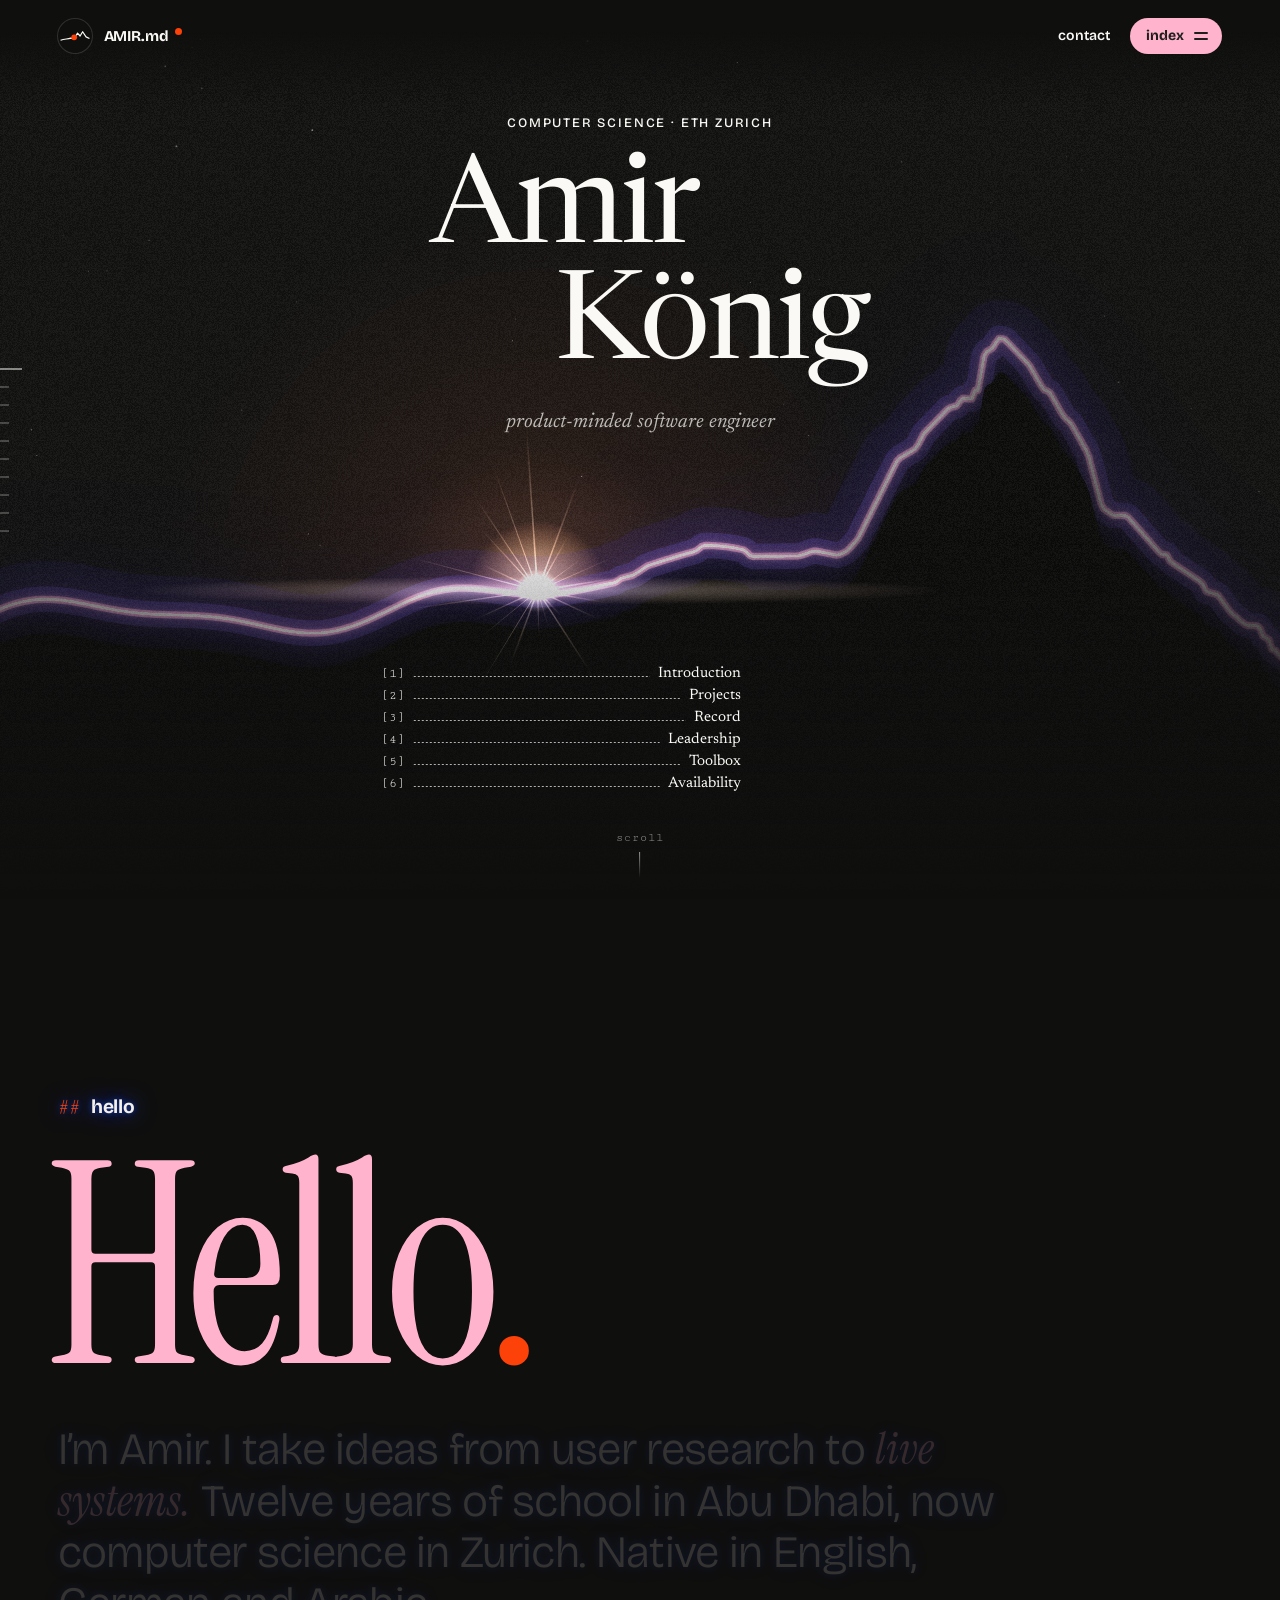
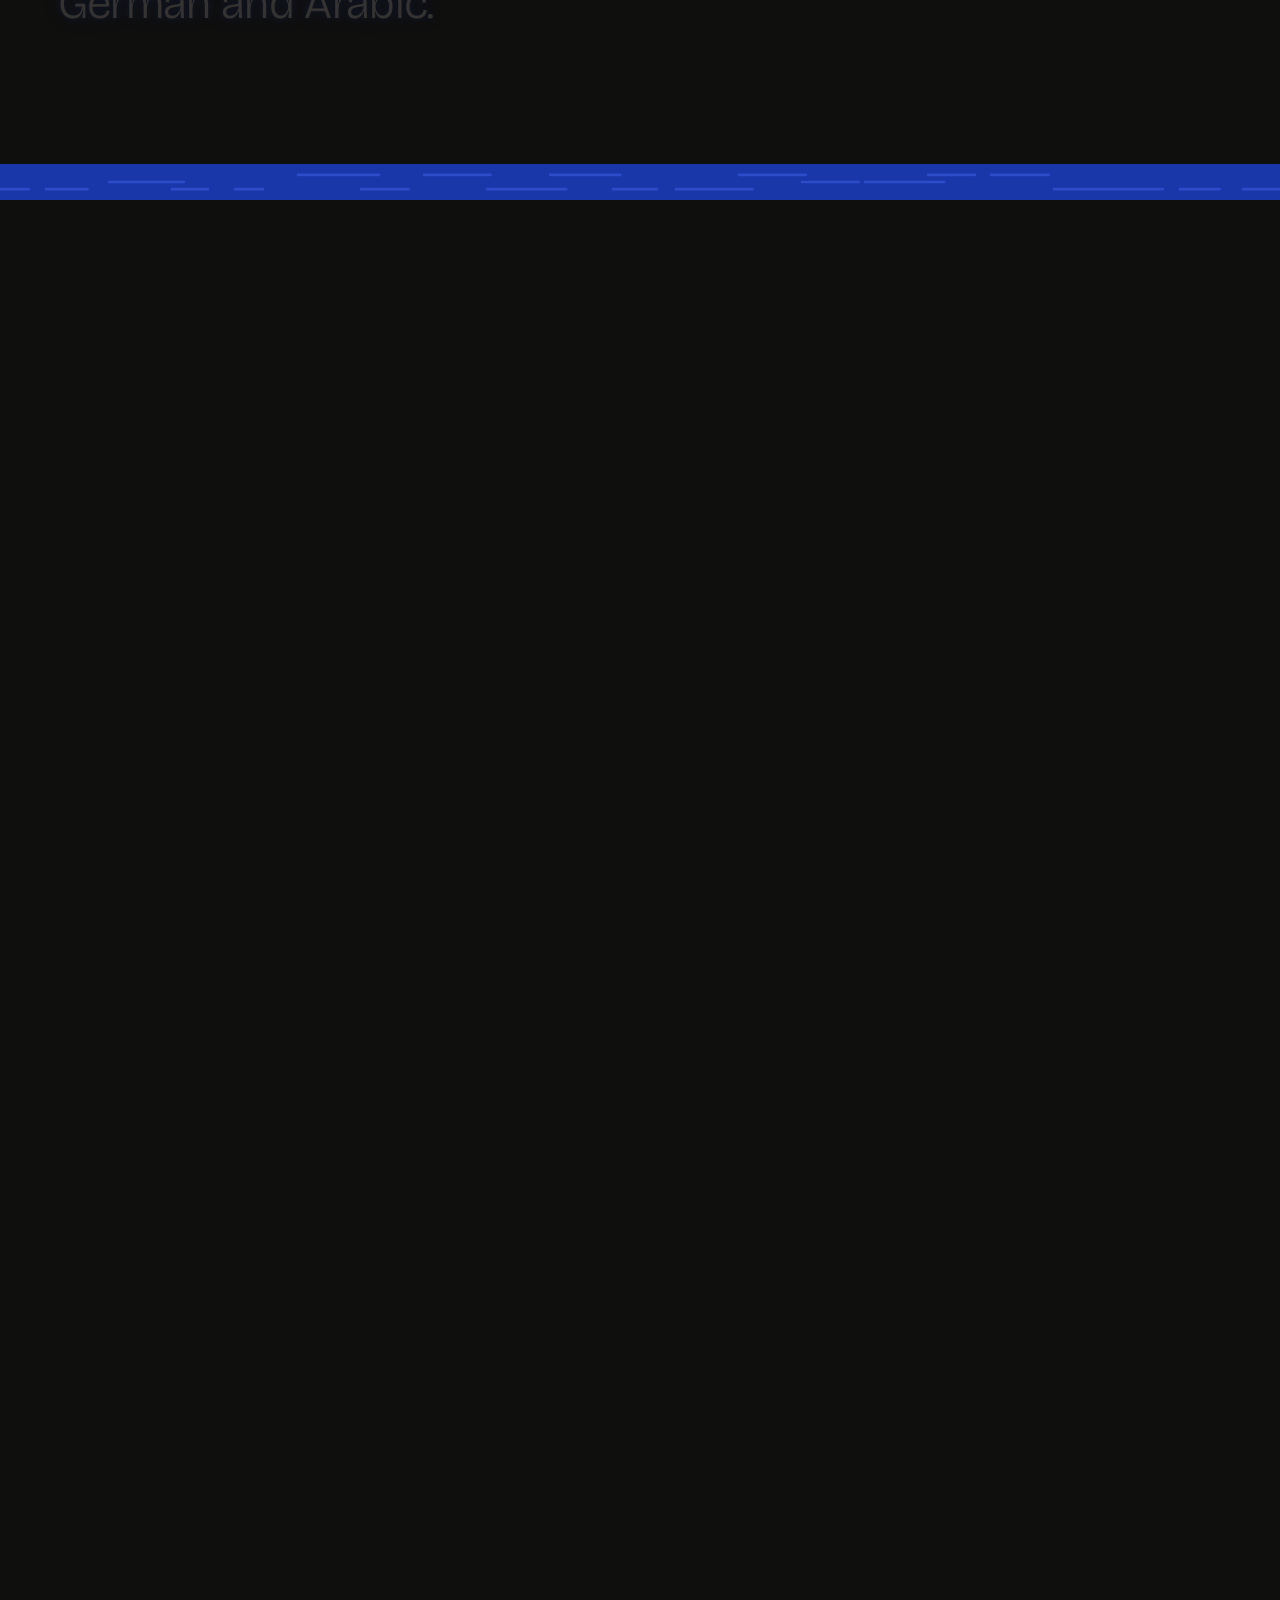
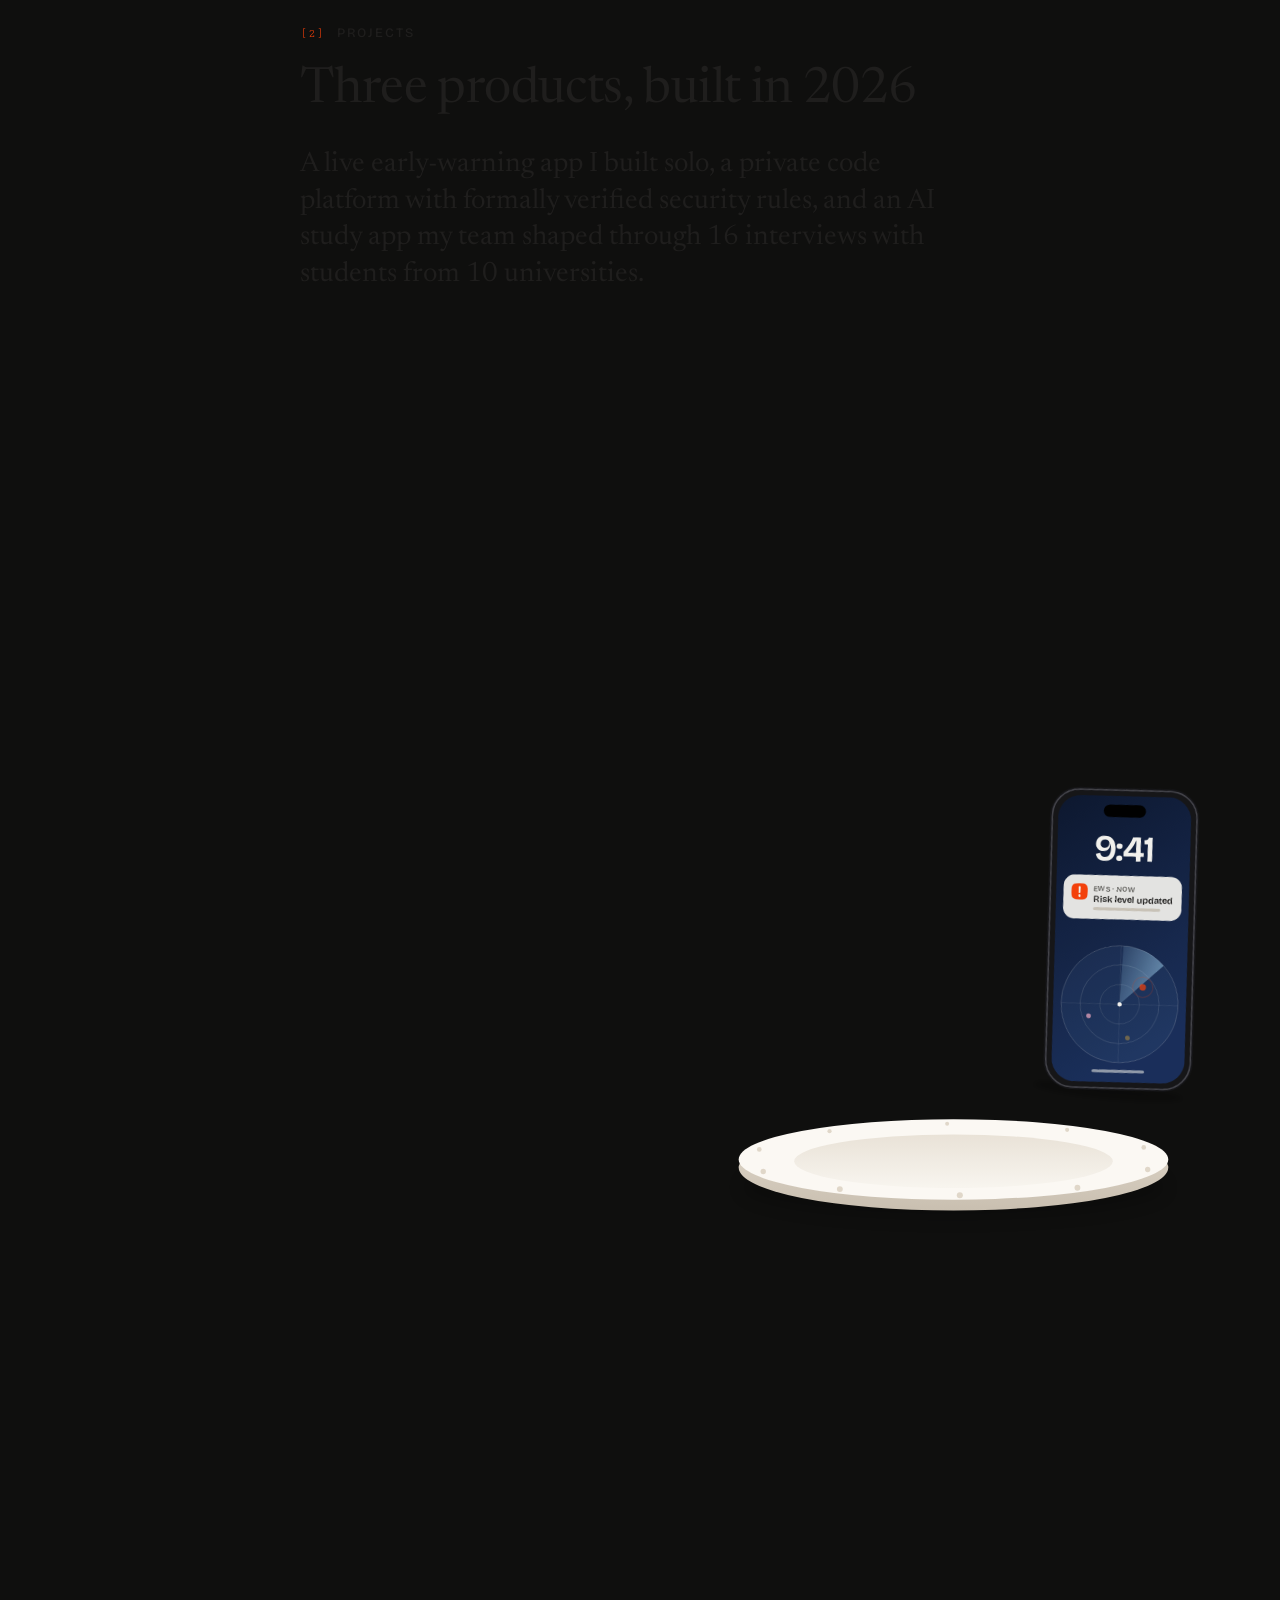
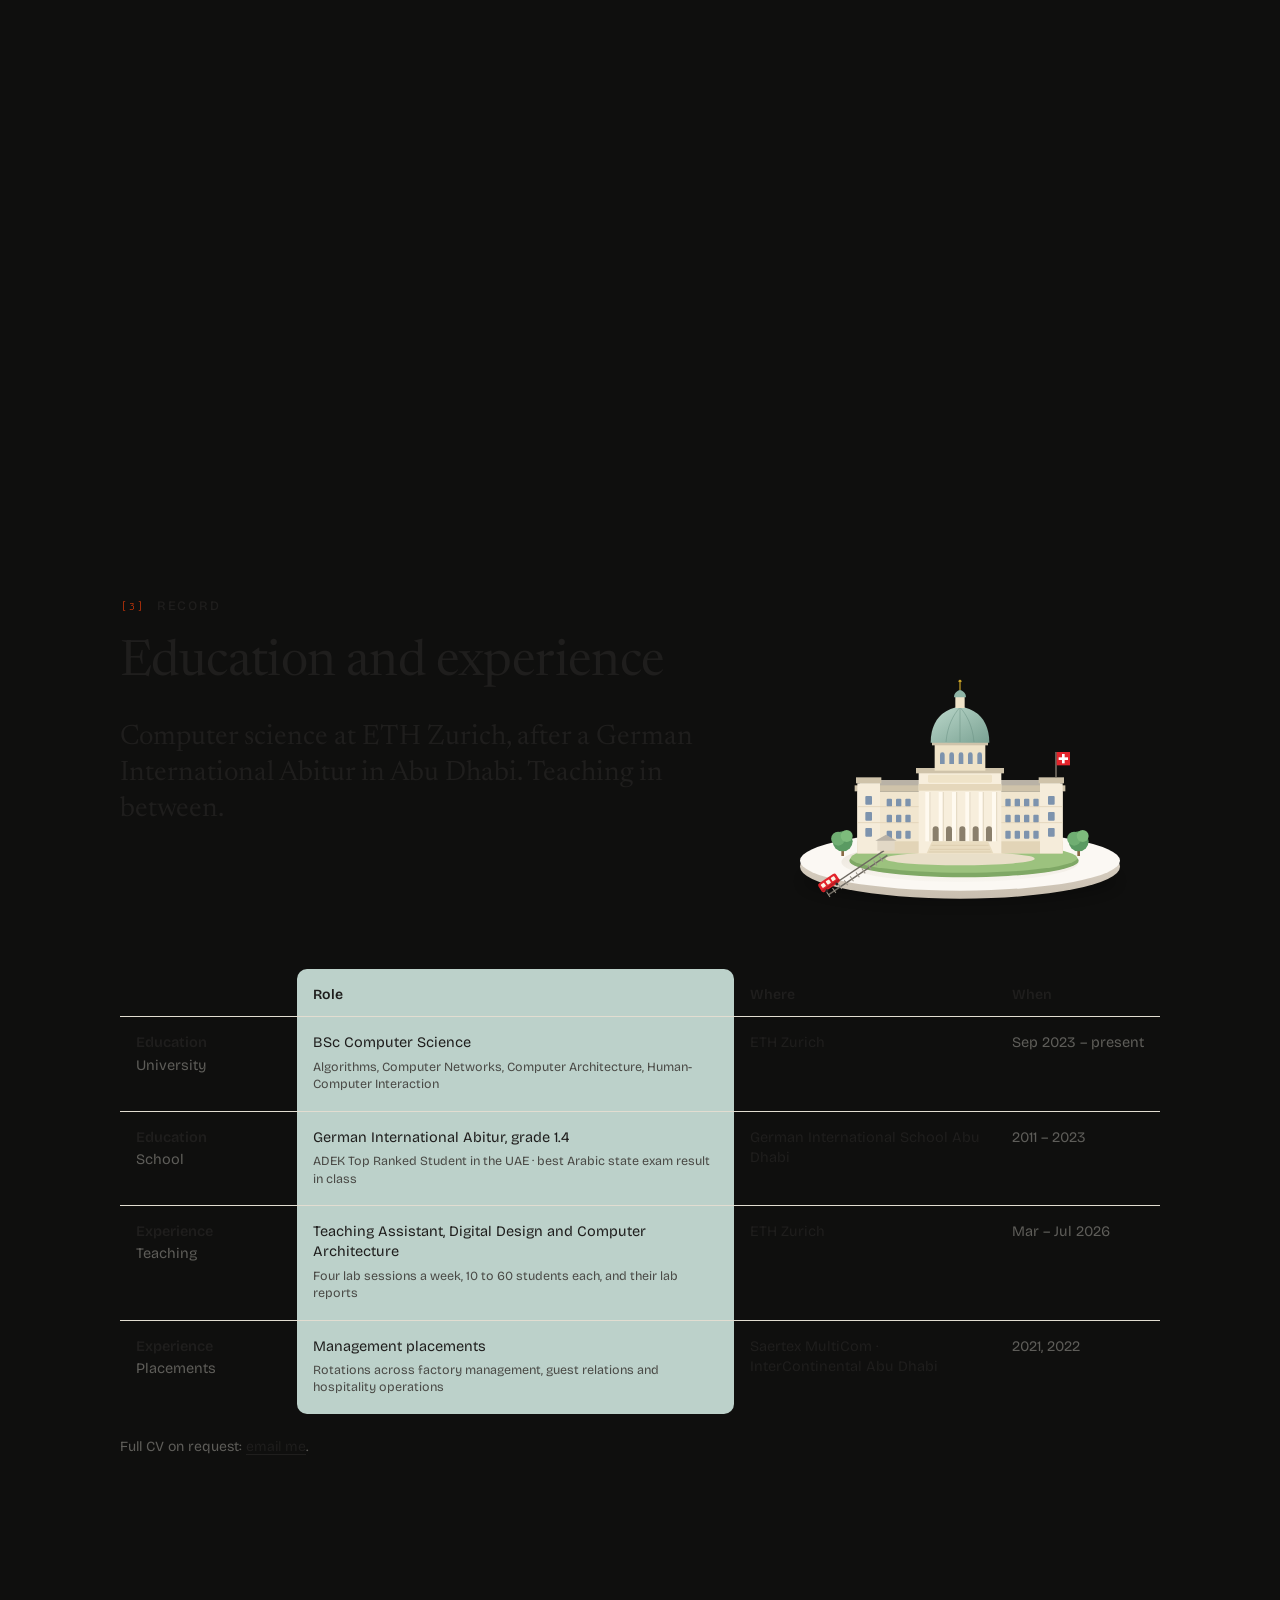
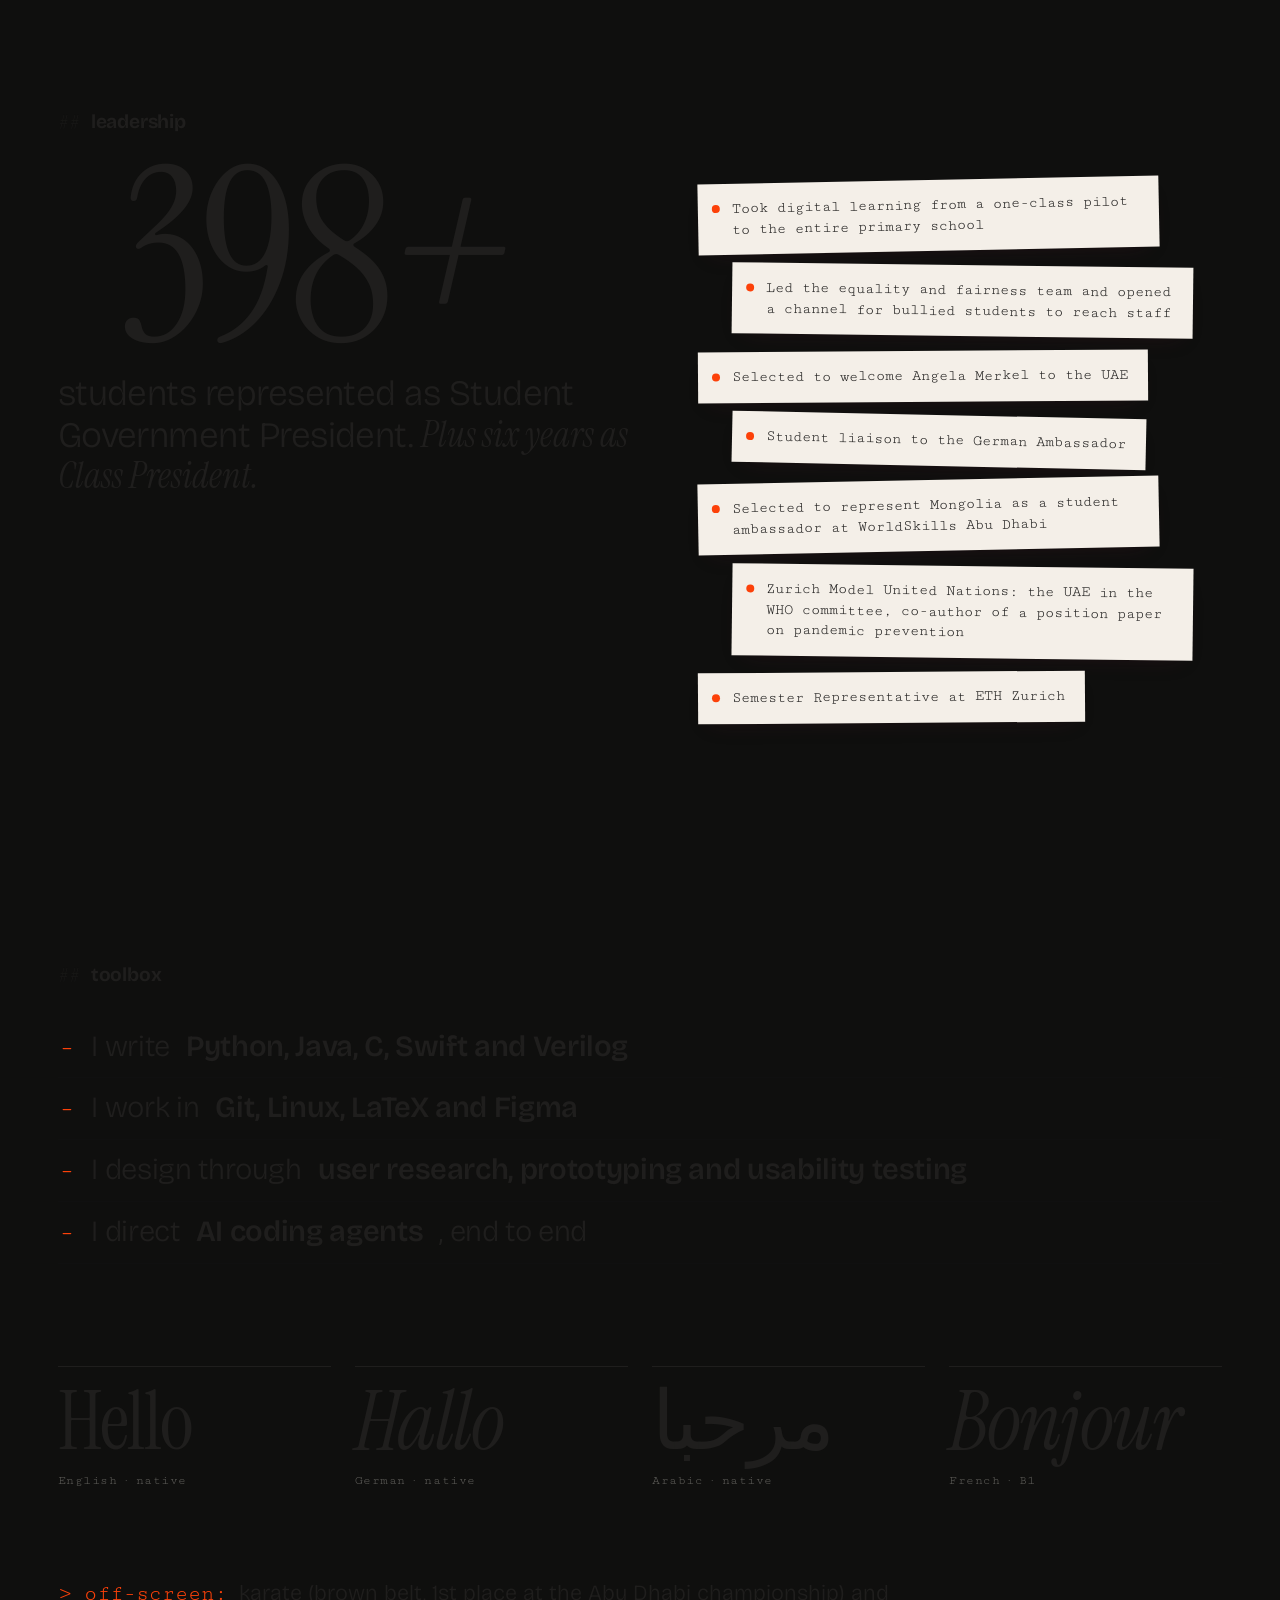
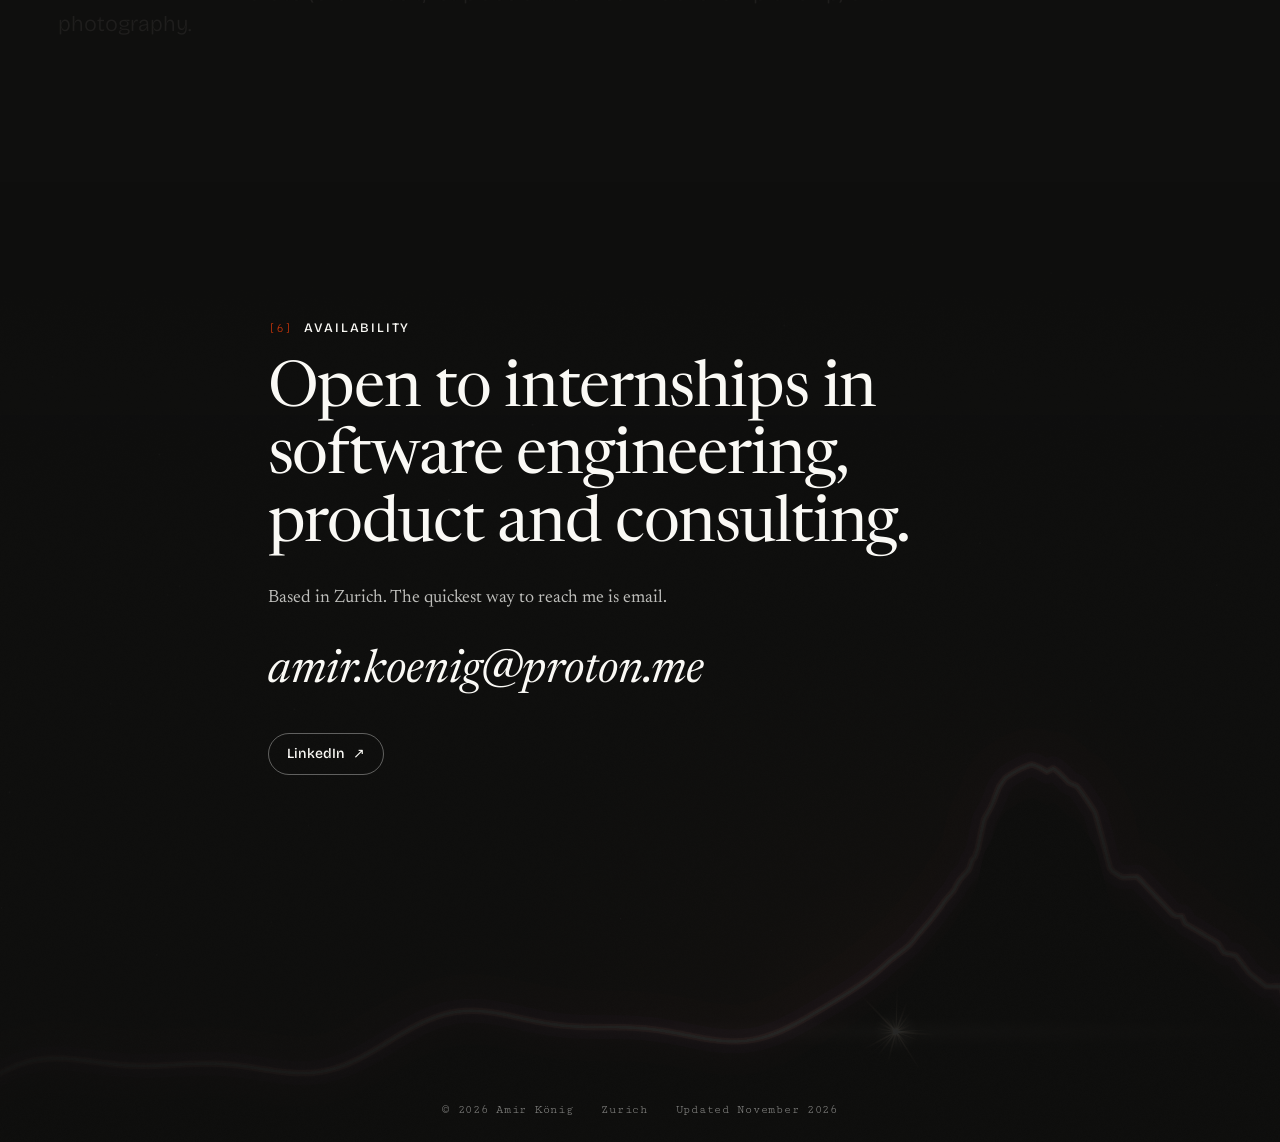
==== commit 64679745: "Drop placement duration from the experience table Co-Authored-By: Claude Opus 5.5 <noreply@anthropic" ====
--- a/index.html
+++ b/index.html
@@ -344,9 +344,9 @@
             </tr>
             <tr>
               <th scope="row"><span class="cat">Experience</span><span class="sub">Placements</span></th>
-              <td class="hl">Management placements<span class="q">One-week rotations across factory management, guest relations and hospitality operations</span></td>
+              <td class="hl">Management placements<span class="q">Rotations across factory management, guest relations and hospitality operations</span></td>
               <td>Saertex MultiCom · InterContinental Abu Dhabi</td>
-              <td class="when">2021 – 2022</td>
+              <td class="when">2021, 2022</td>
             </tr>
           </tbody>
         </table>
